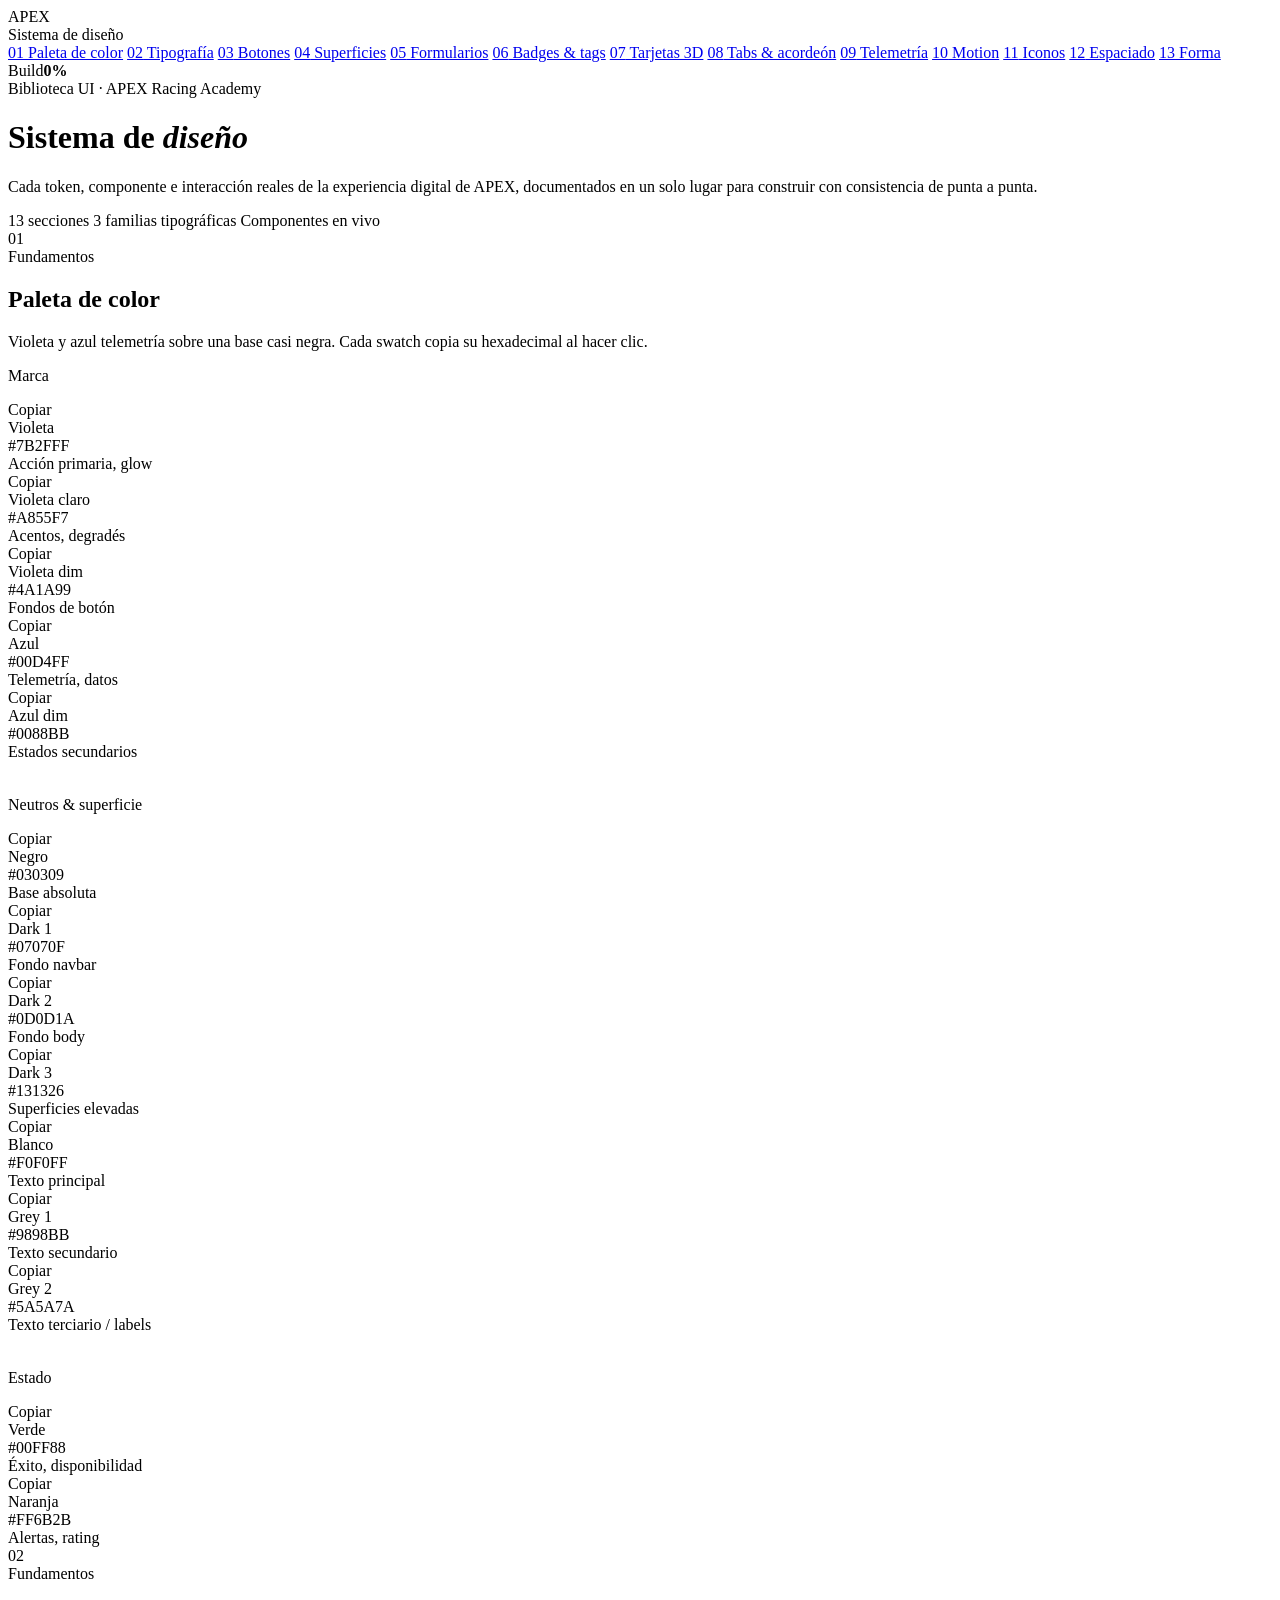
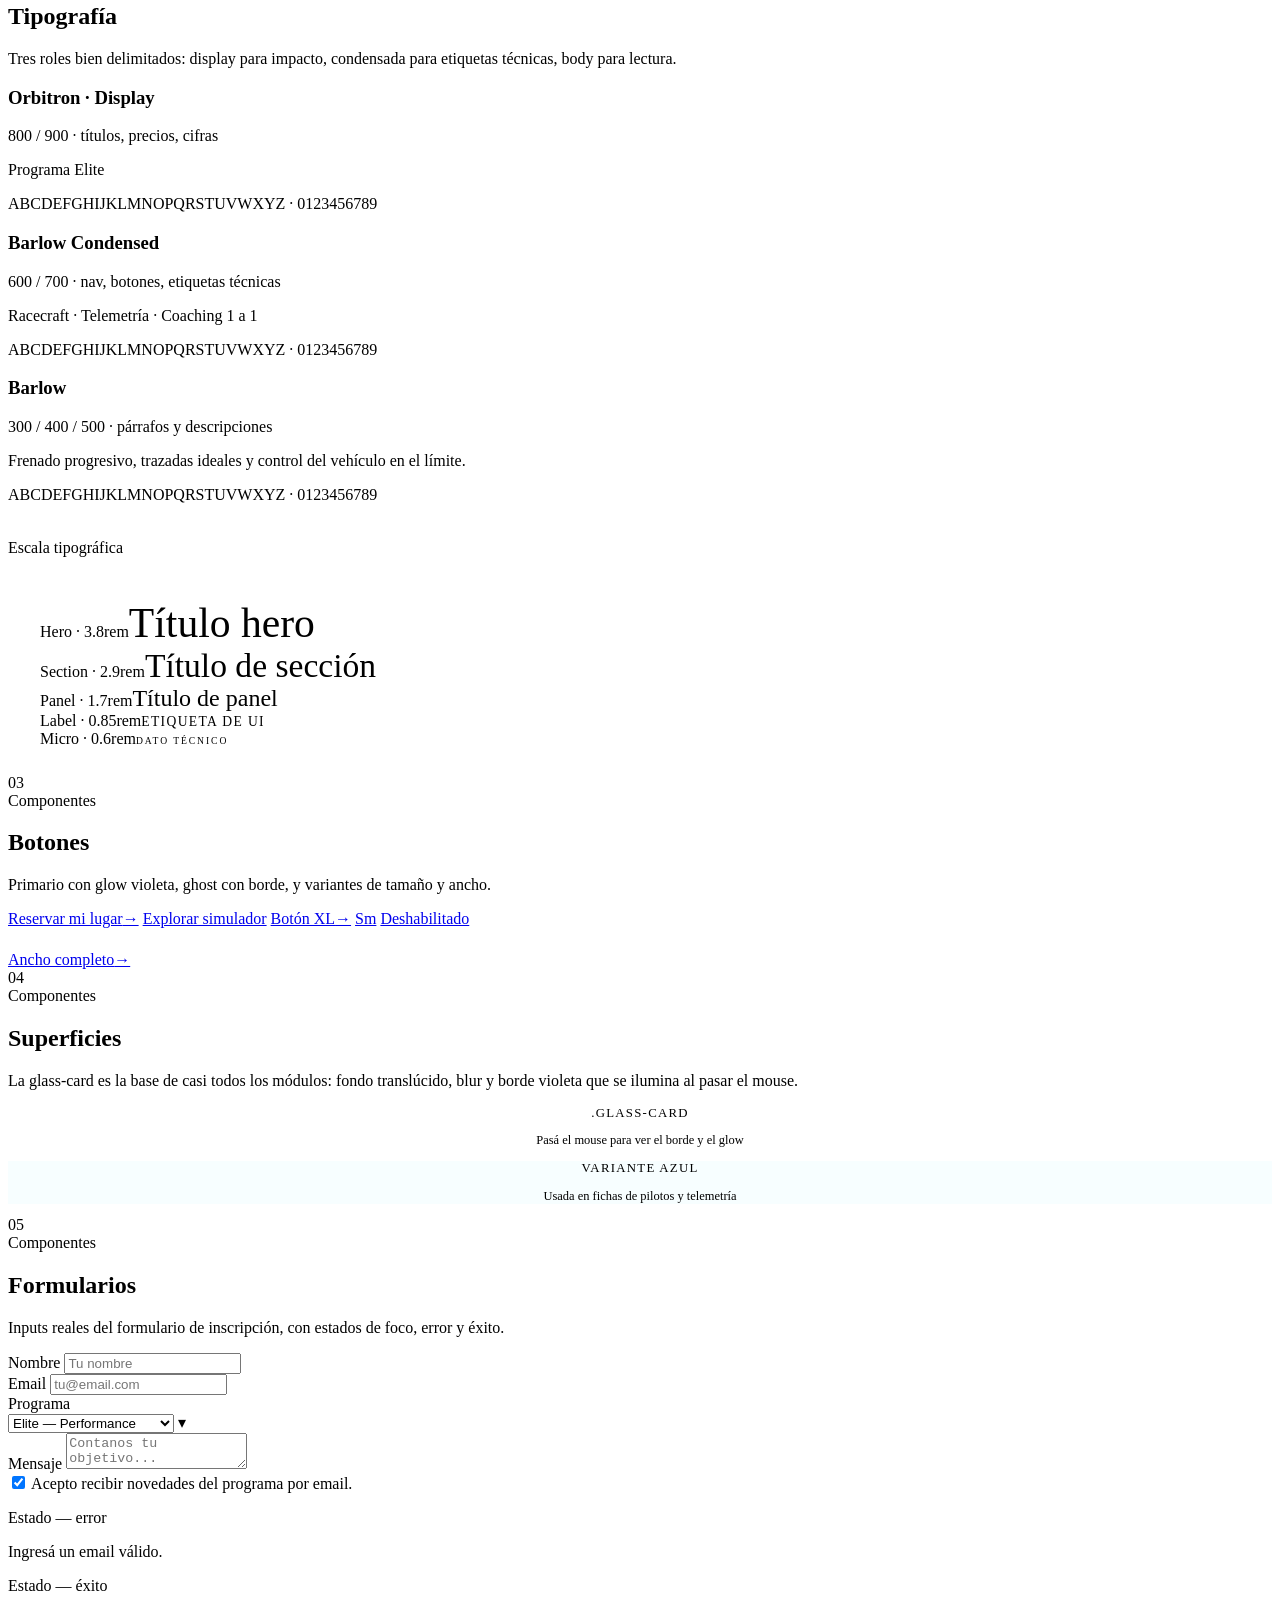
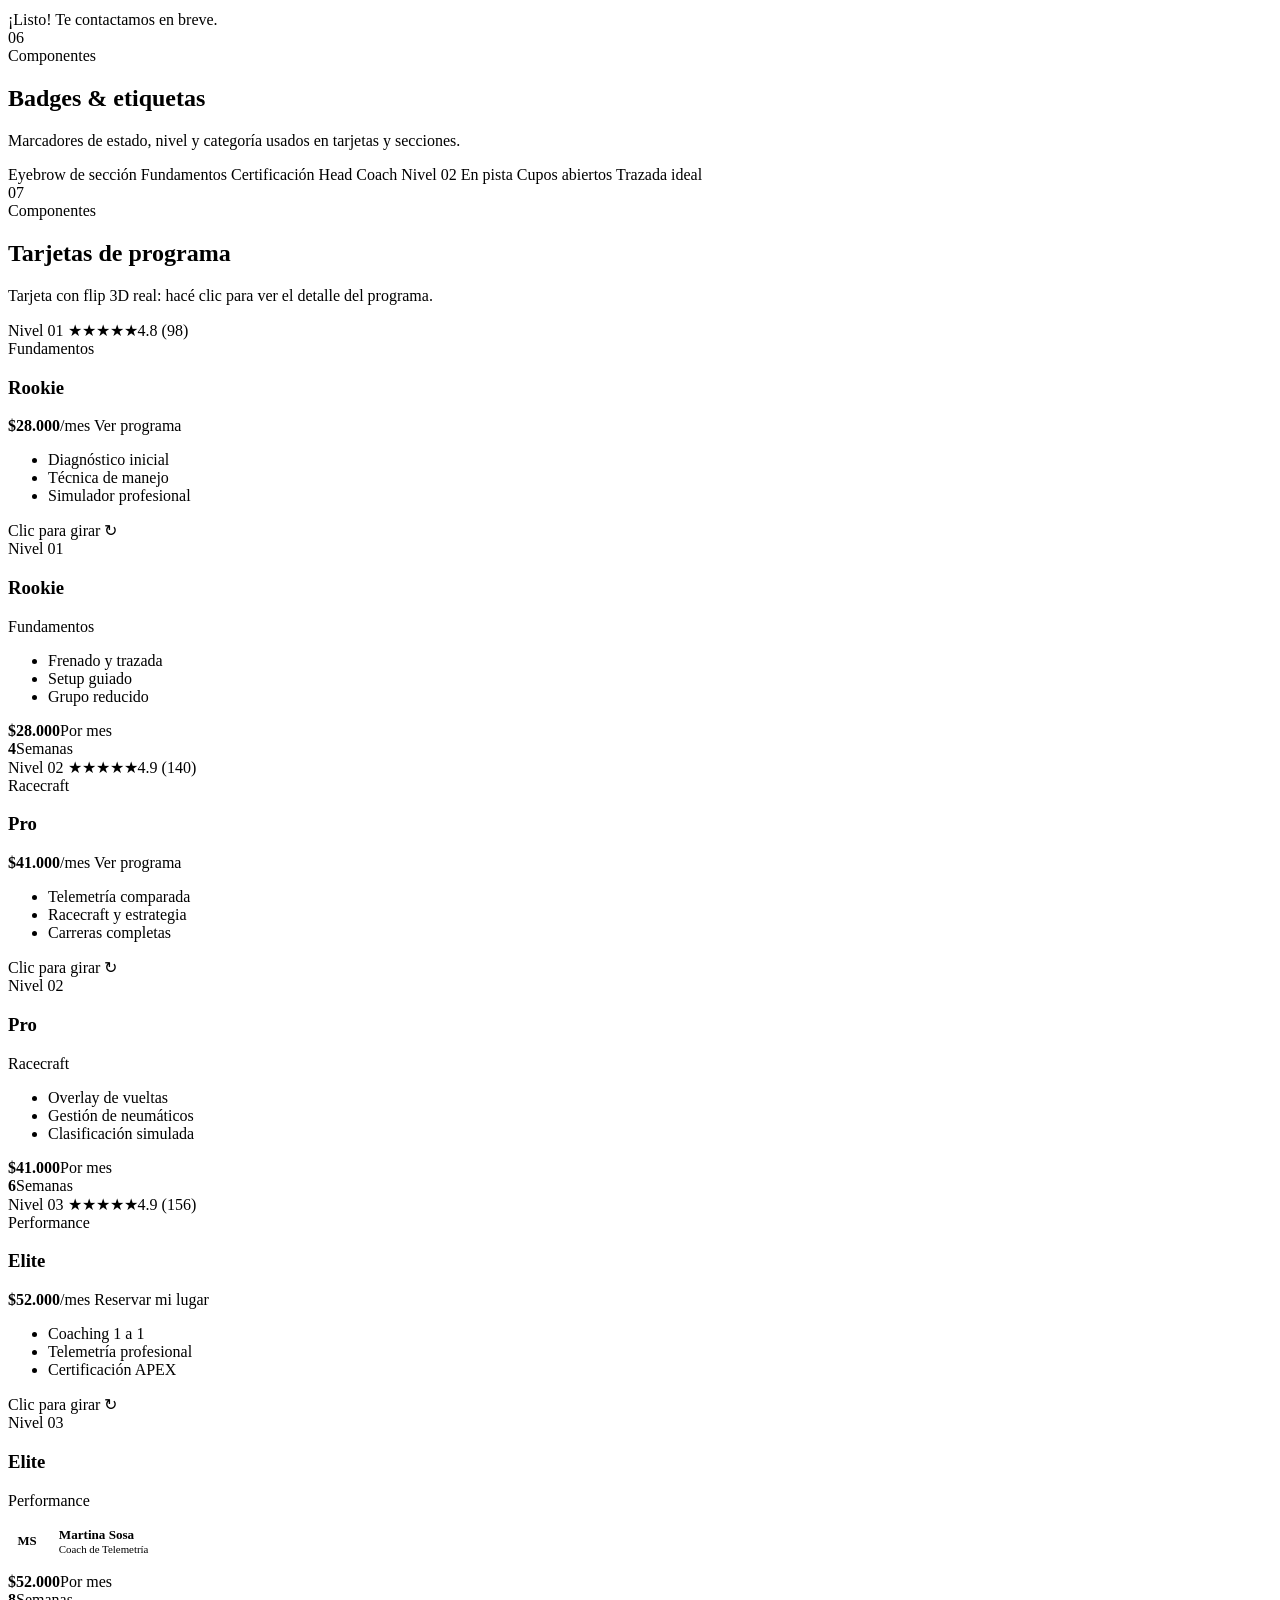
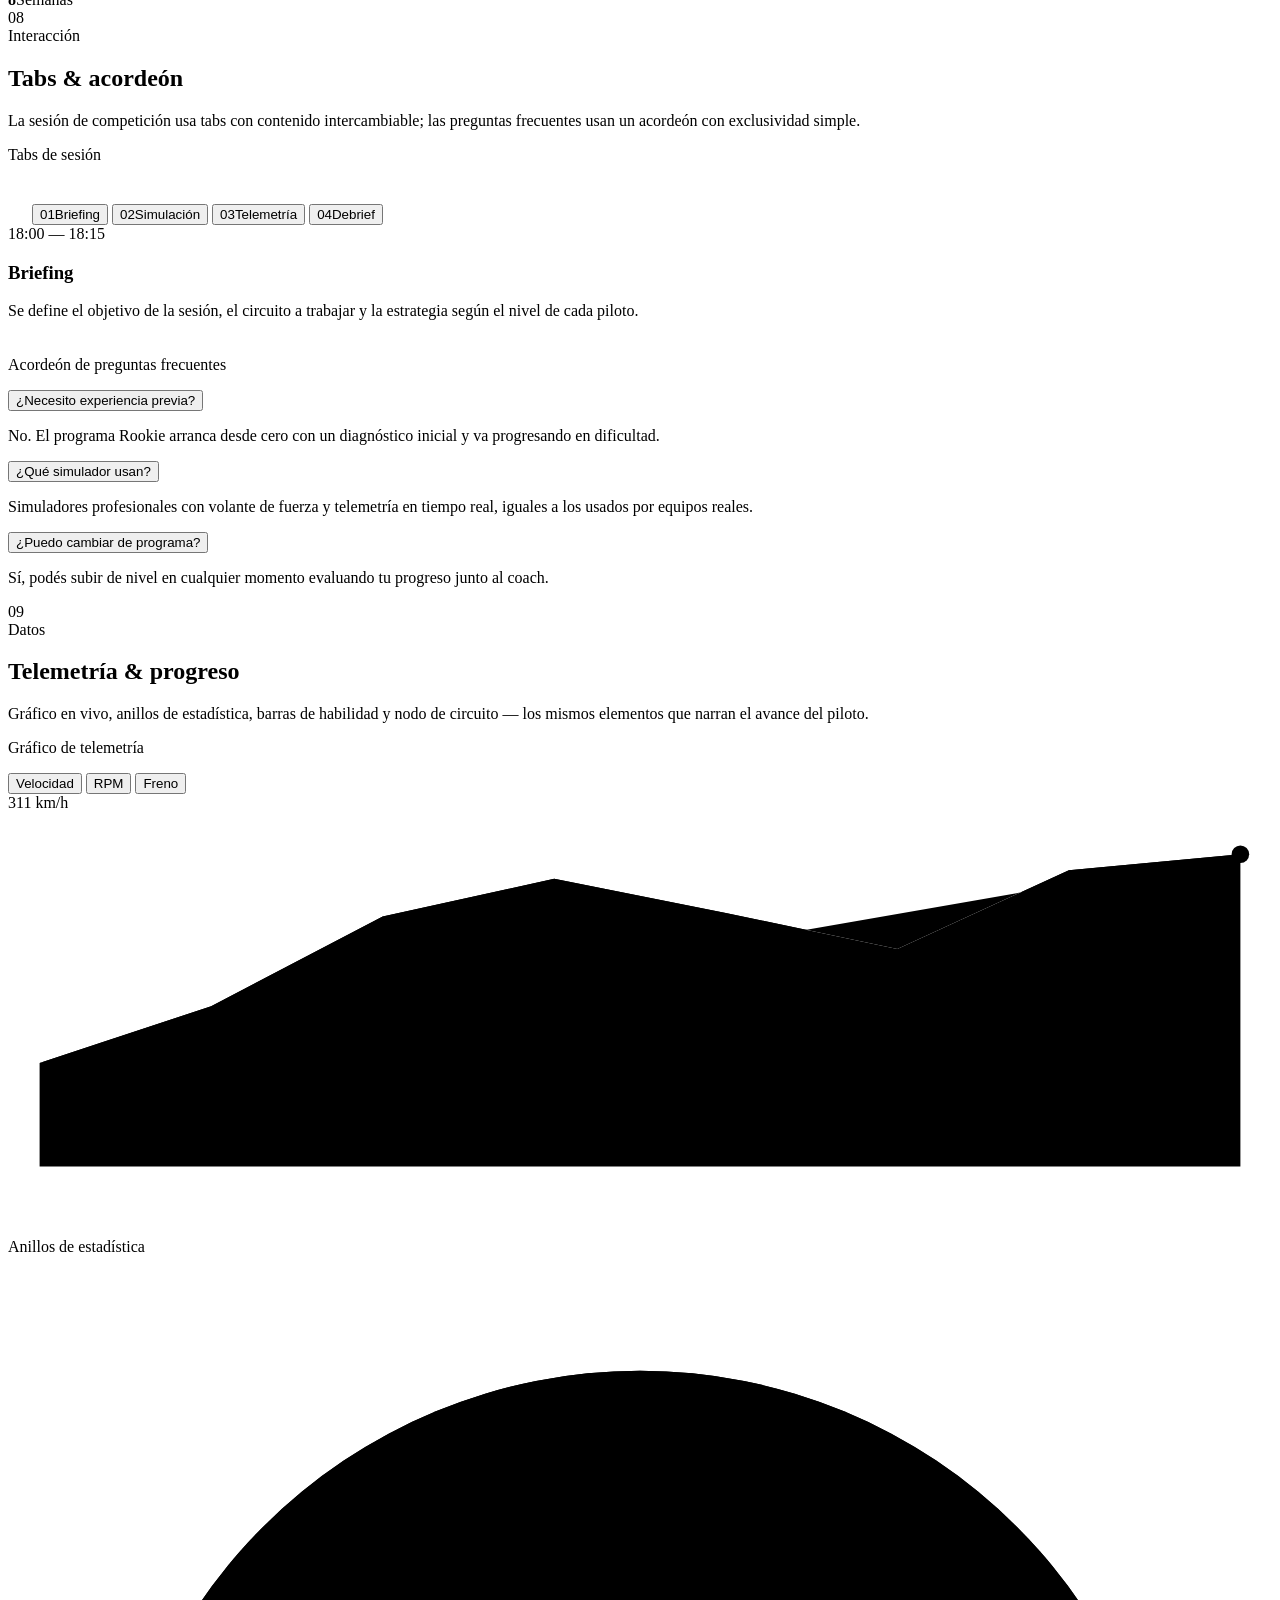
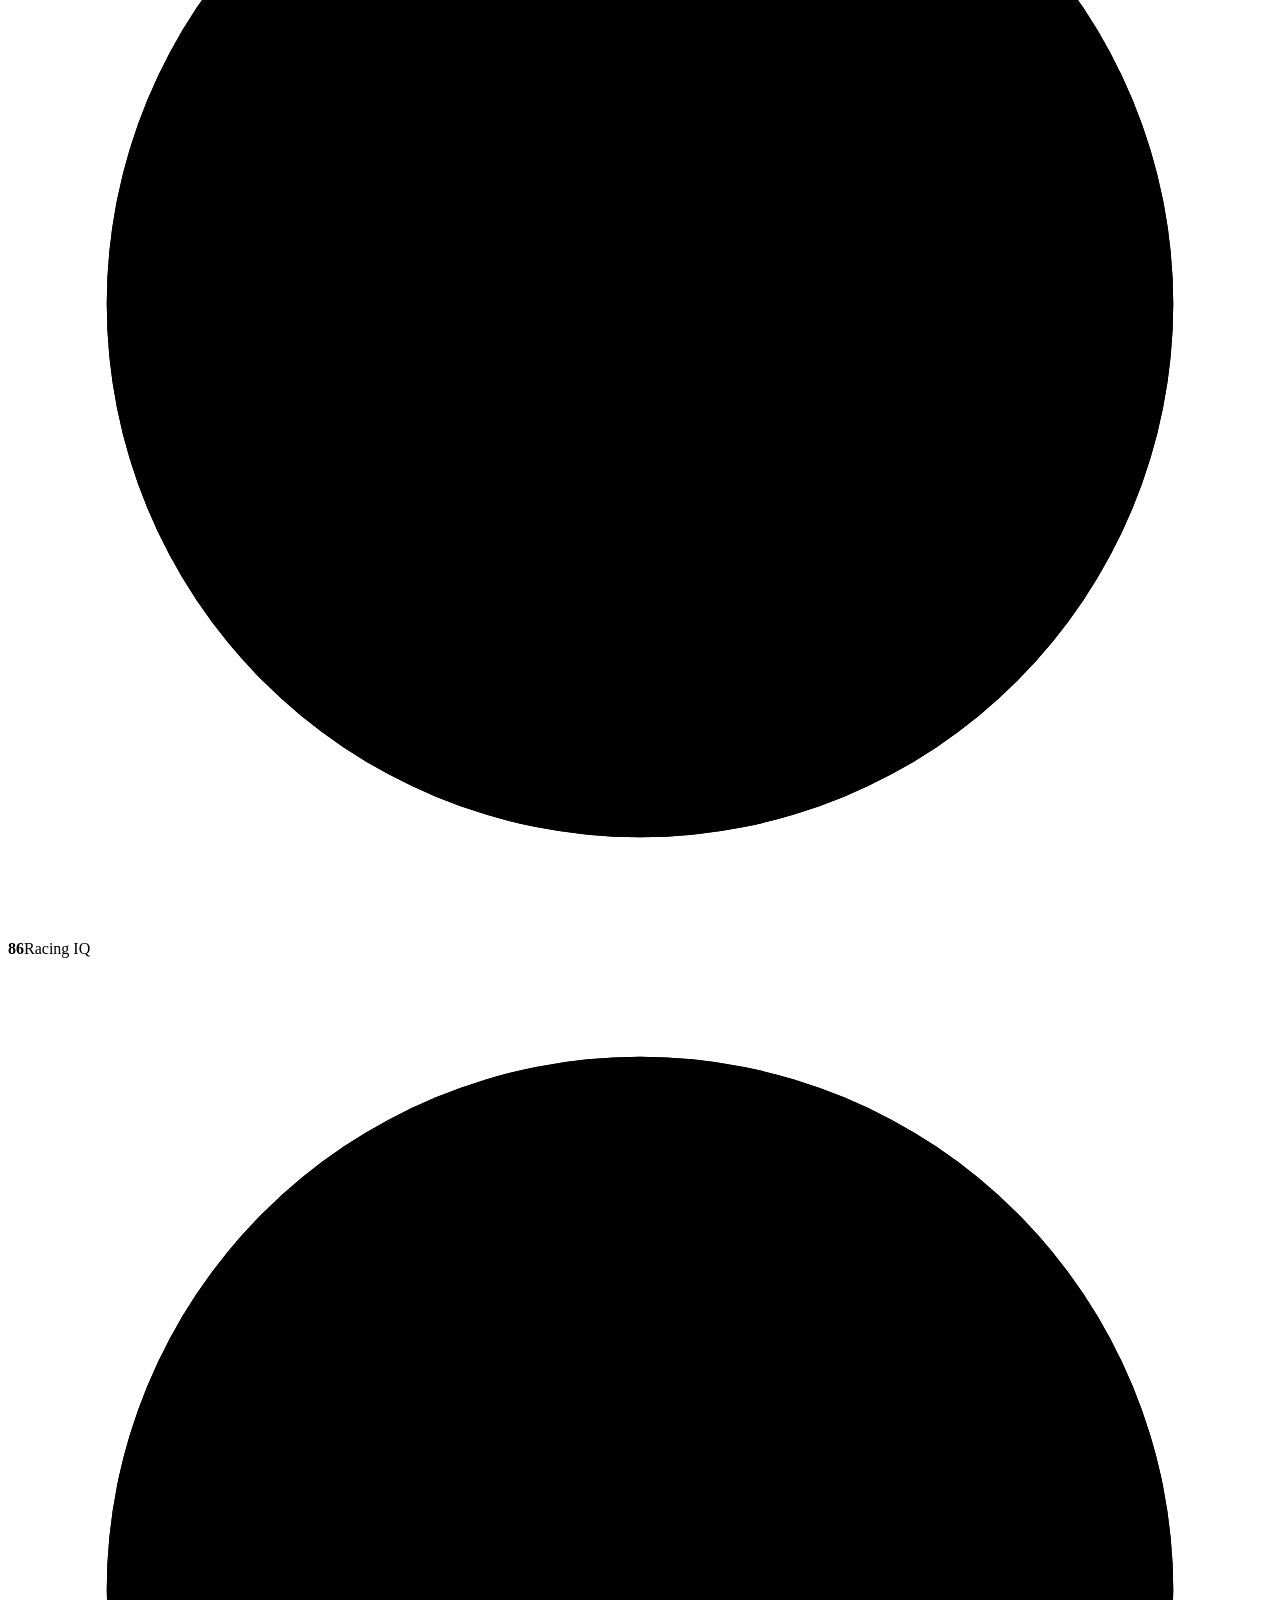
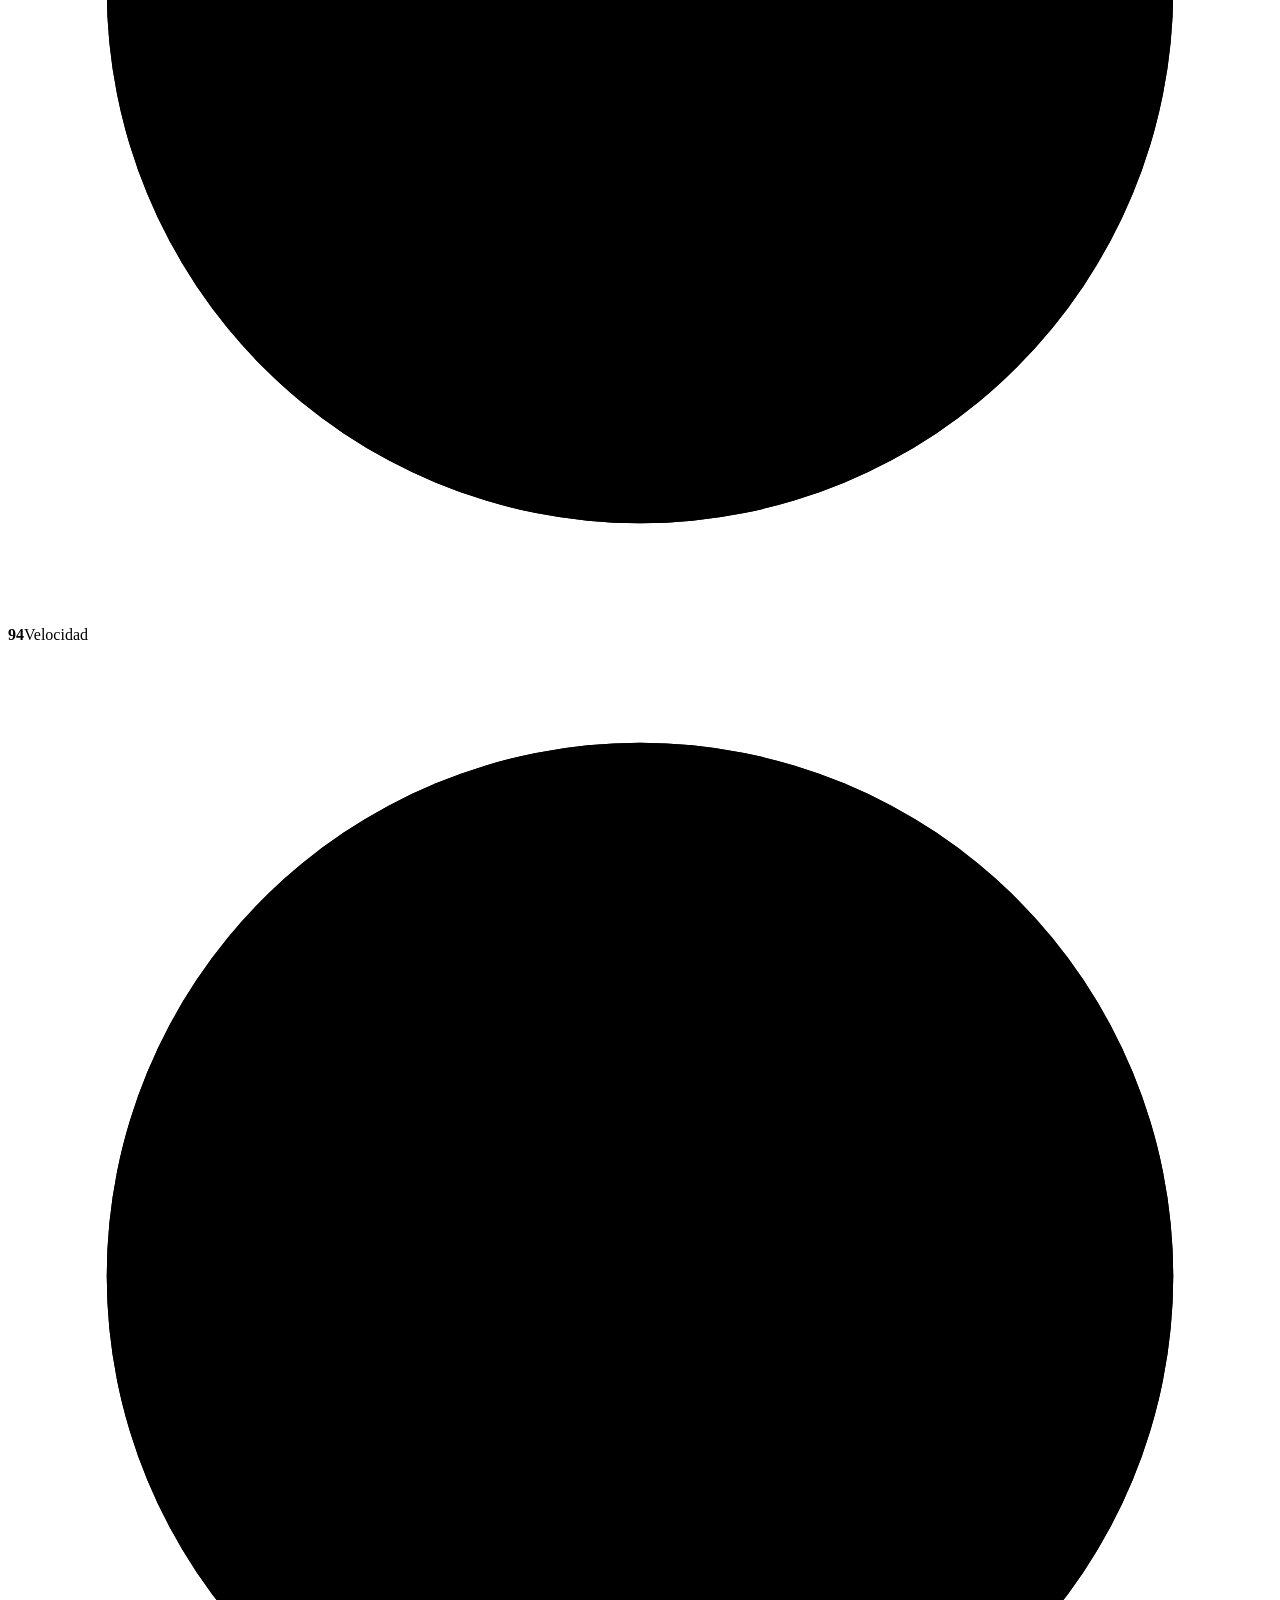
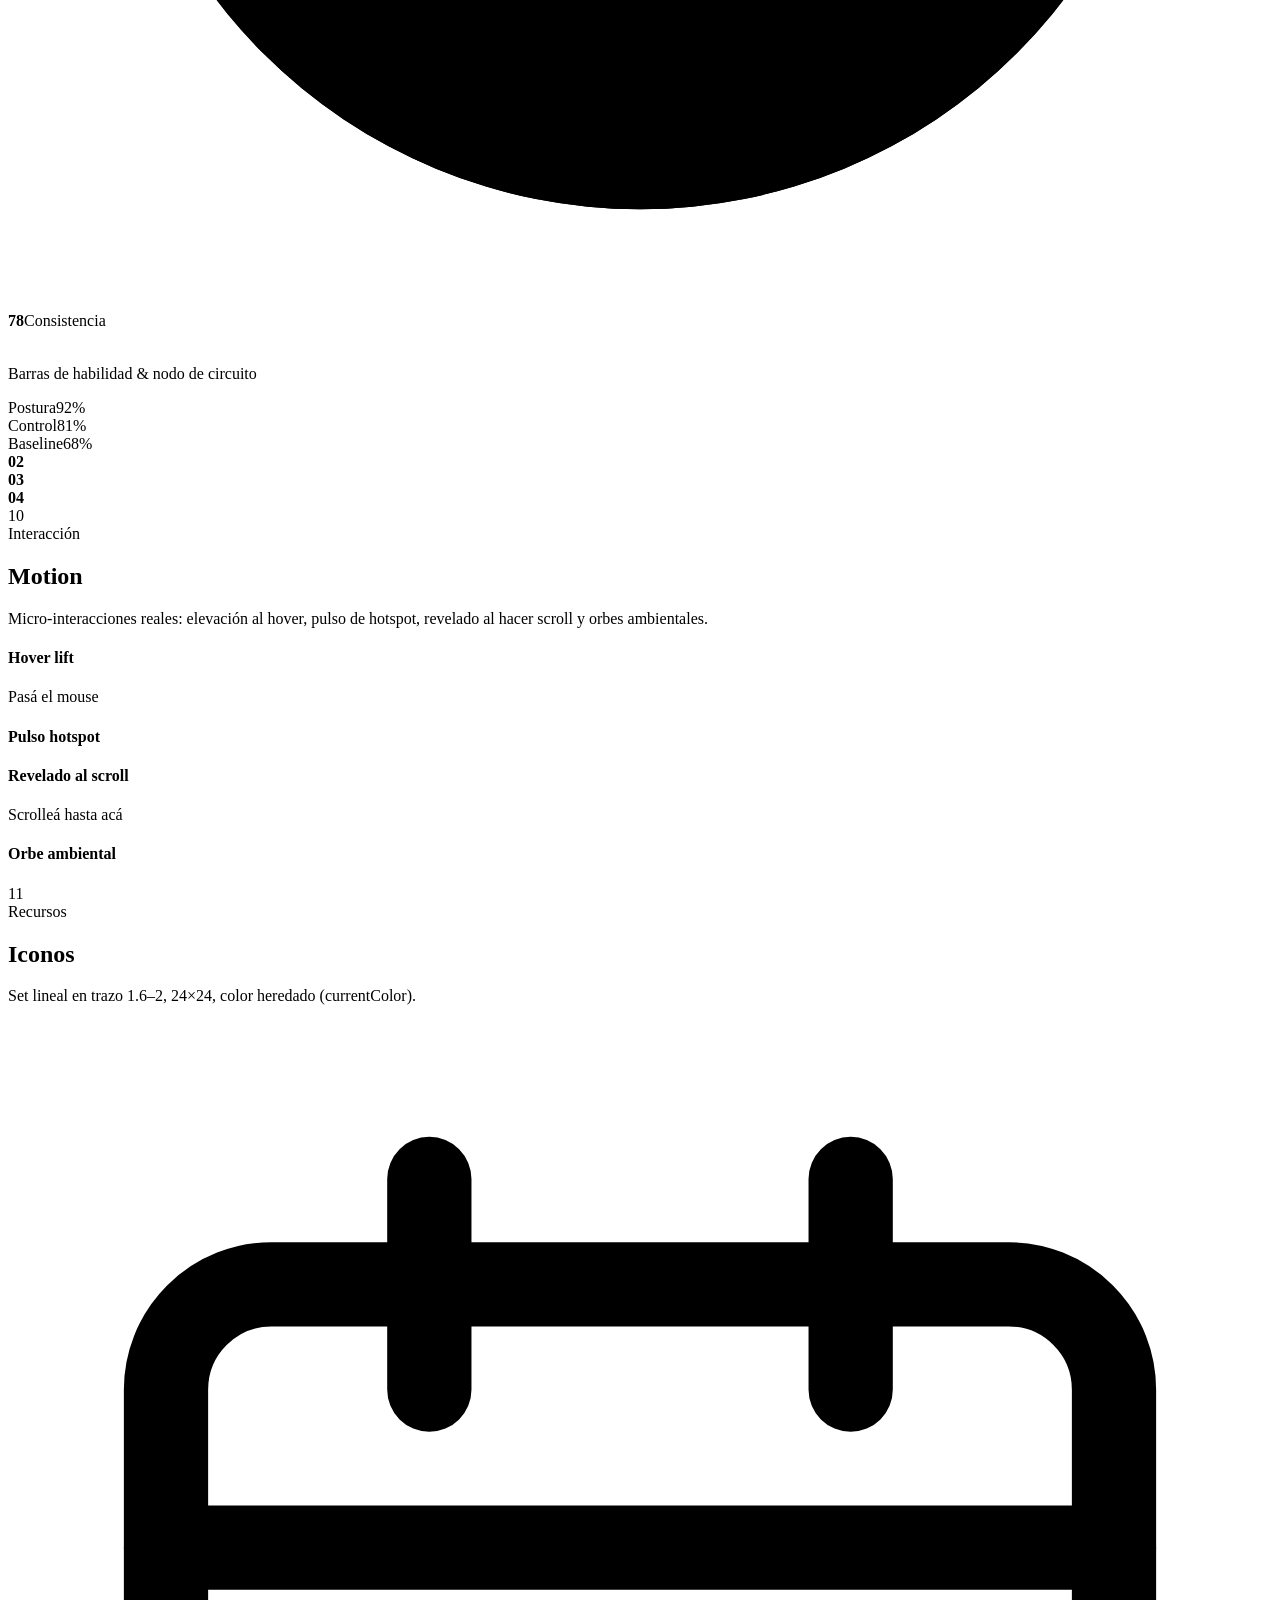
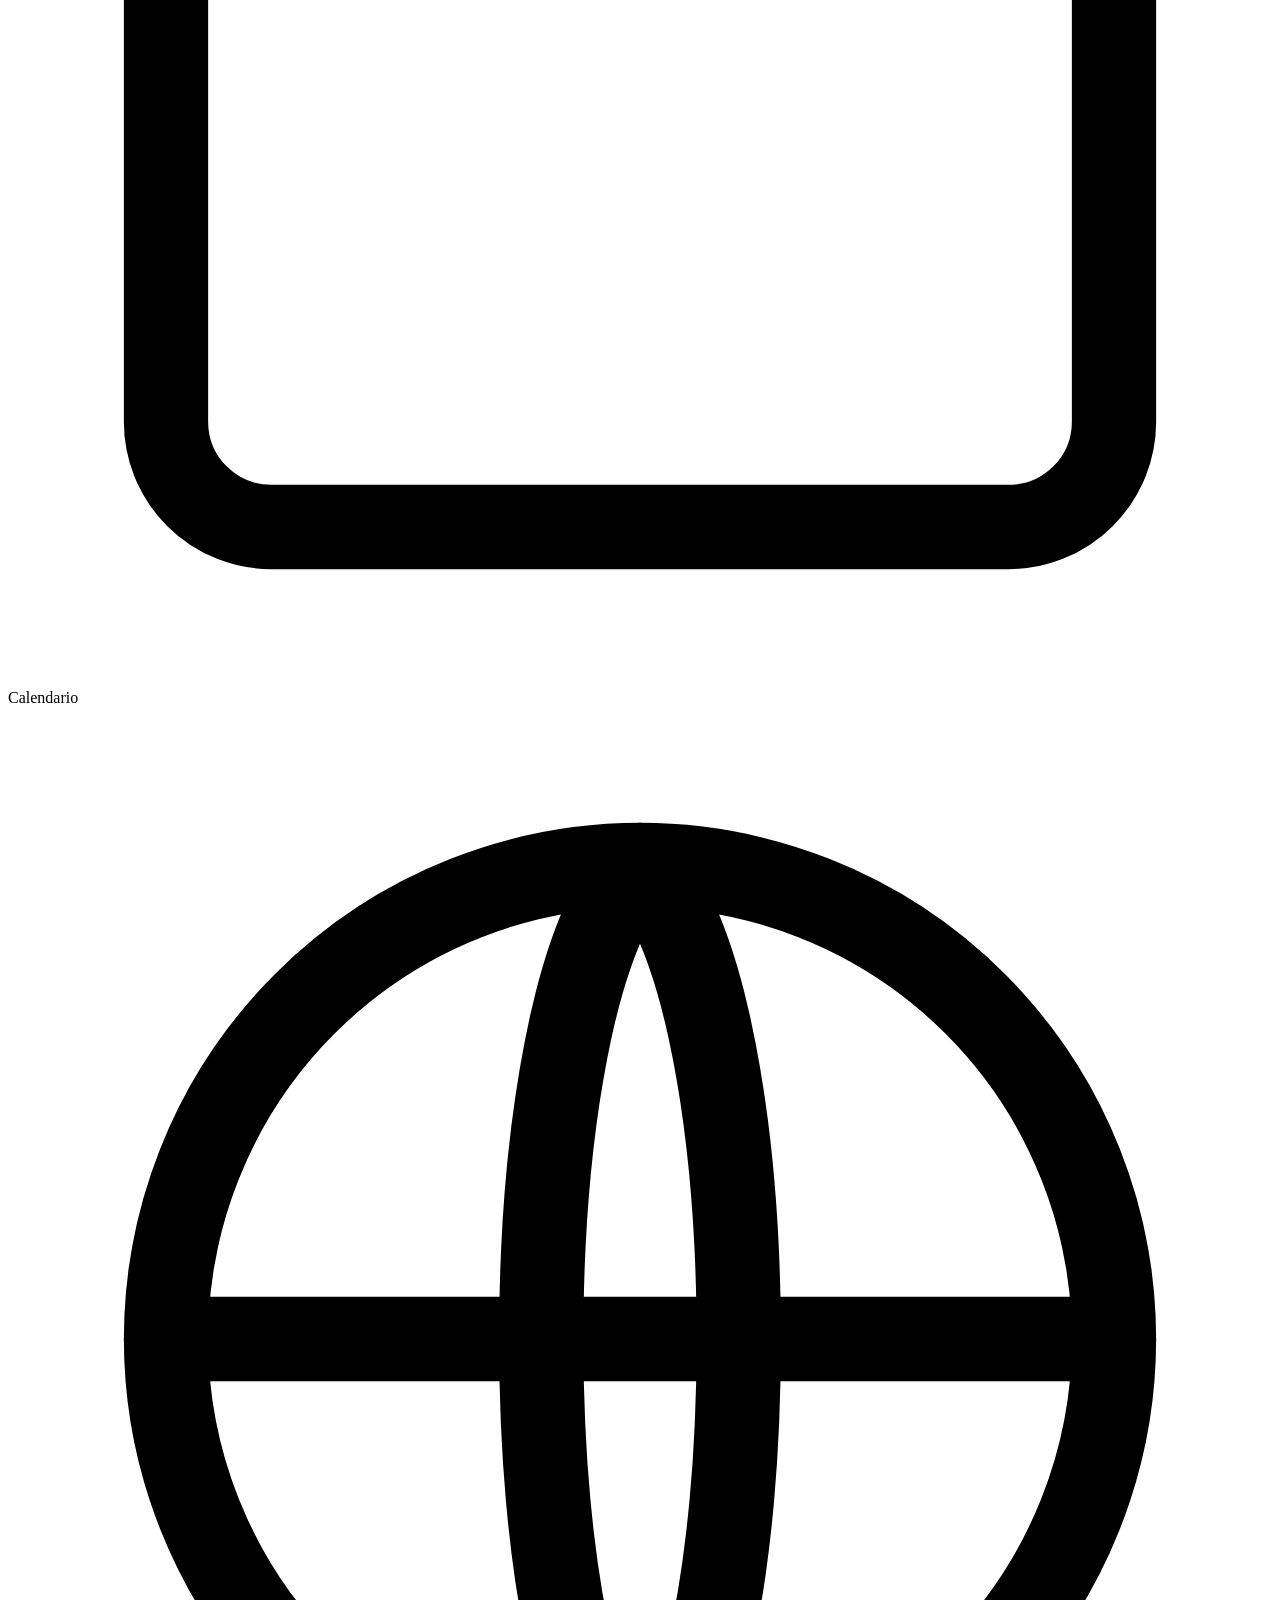
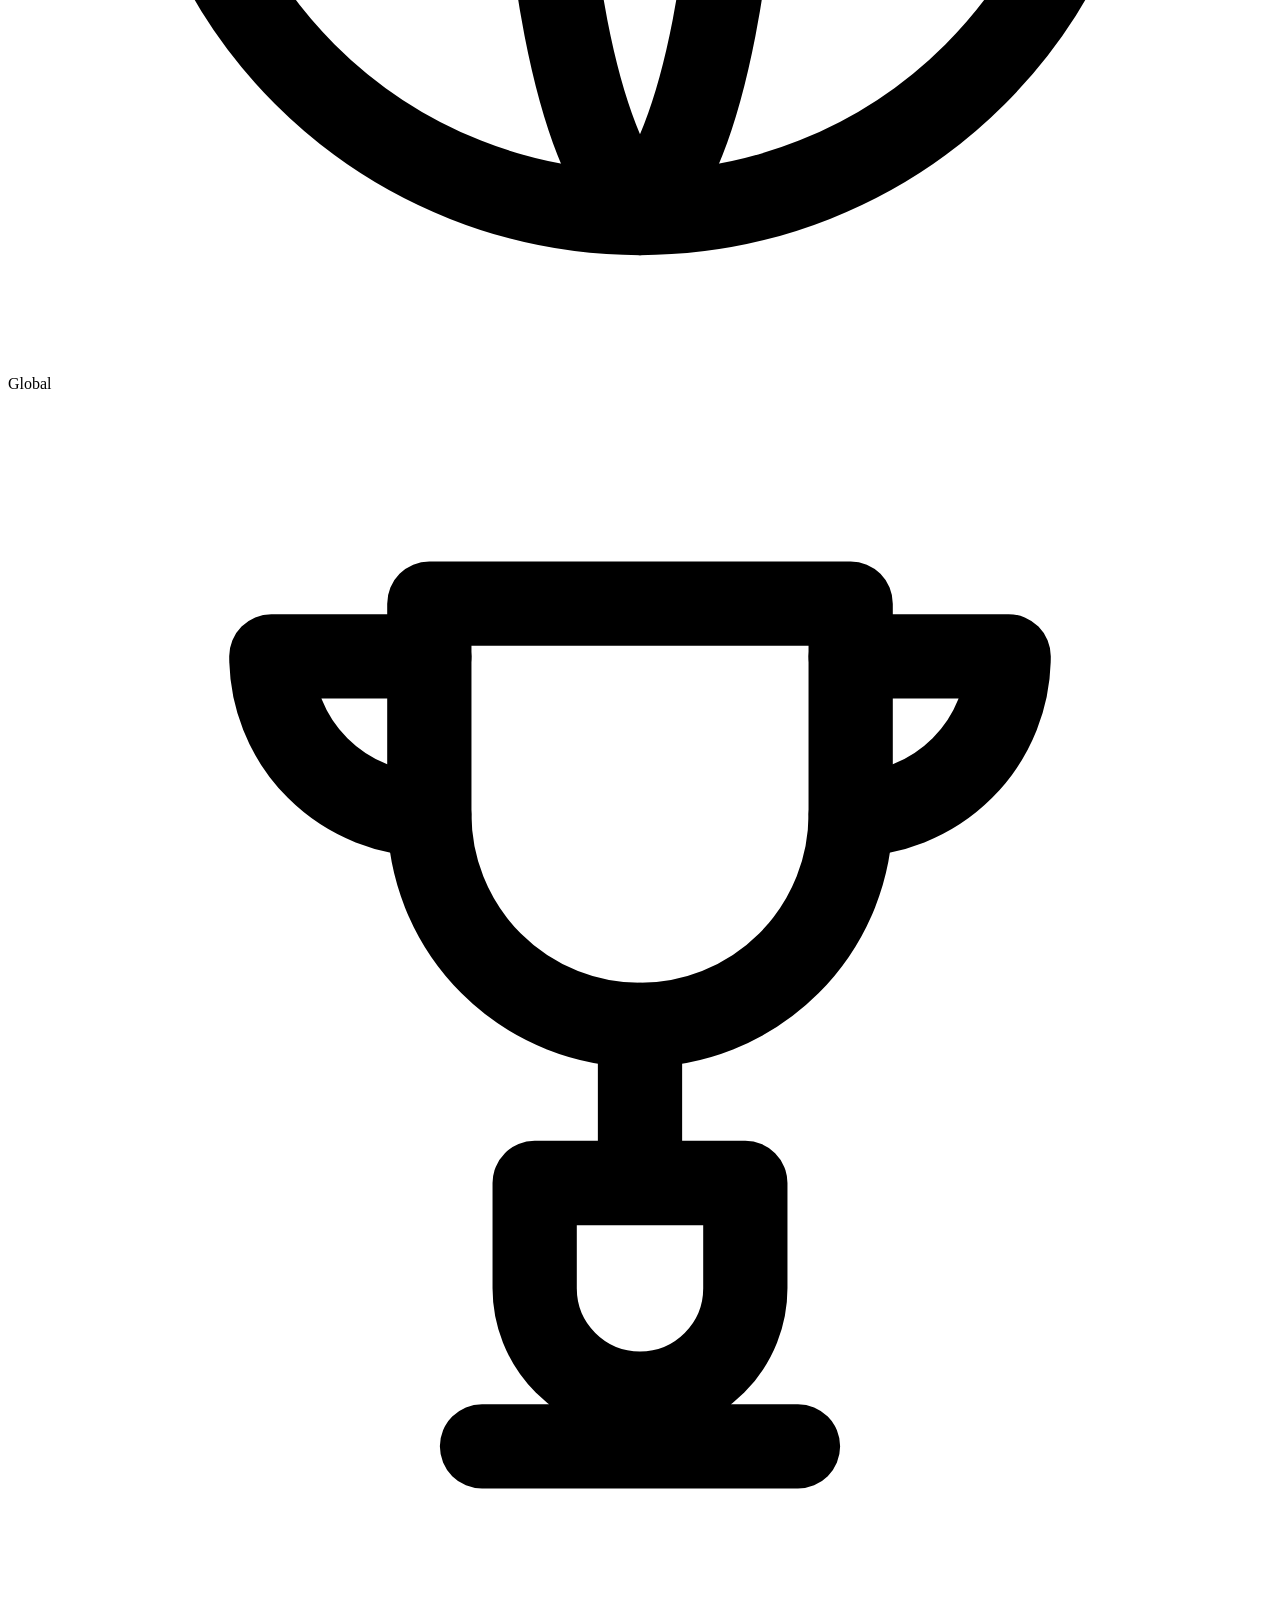
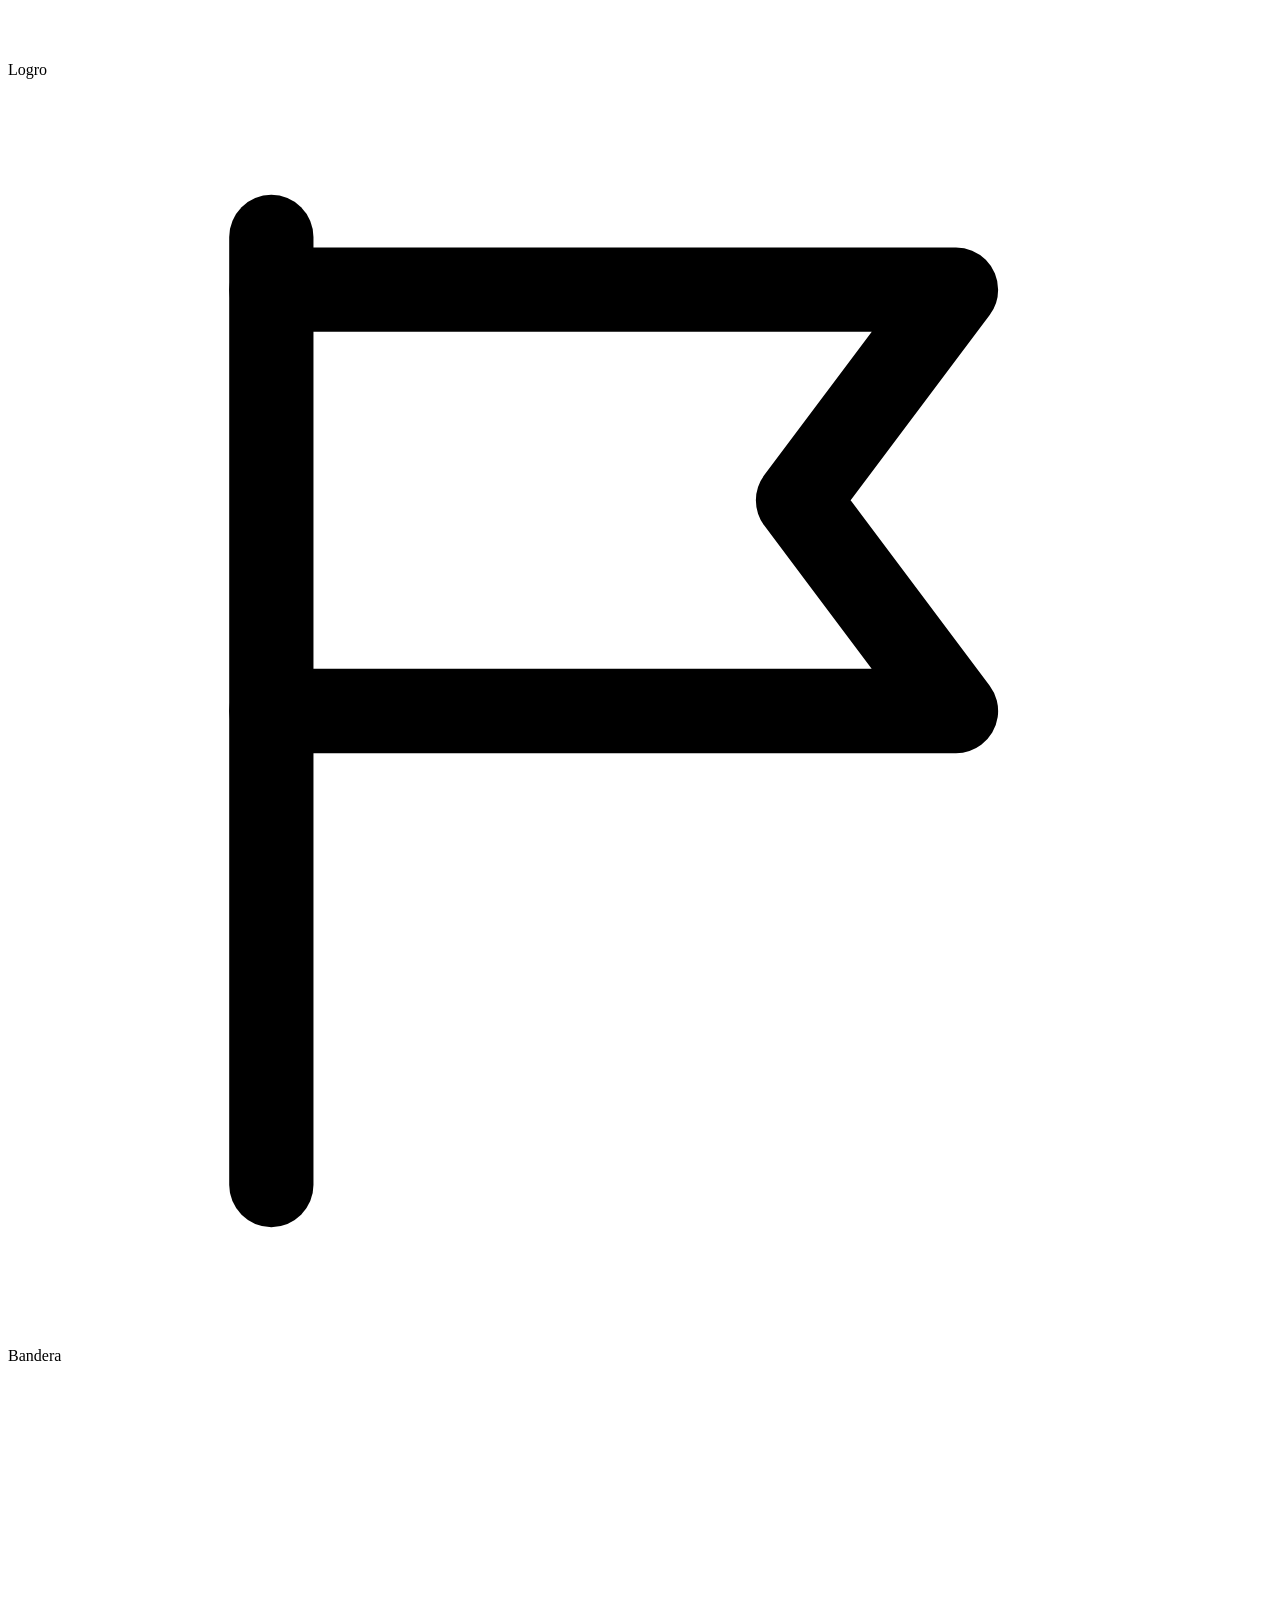
==== biblioteca.html @ 65dfd413 "BIBLIOTECA" ====
<!DOCTYPE html>
<html lang="es">
<head>
<meta charset="UTF-8">
<meta name="viewport" content="width=device-width, initial-scale=1.0">
<title>Biblioteca UI — APEX Racing Academy</title>
<link rel="preconnect" href="https://fonts.googleapis.com">
<link href="https://fonts.googleapis.com/css2?family=Orbitron:wght@700;800;900&family=Barlow+Condensed:wght@500;600;700&family=Barlow:wght@300;400;500;600&display=swap" rel="stylesheet">
<link rel="stylesheet" href="ui-kit.css">
</head>
<body>

<div class="kit">

  <!-- ============ SIDEBAR ============ -->
  <aside class="kit-sidebar">
    <div class="kit-logo">
      <span class="kit-logo-text">APEX</span>
      <span class="kit-logo-dot"></span>
    </div>
    <span class="kit-logo-sub">Sistema de diseño</span>

    <div class="kit-progress">
      <div class="kit-progress-spine">
        <div class="kit-progress-fill" id="kitProgressFill"></div>
        <div class="kit-progress-car" id="kitProgressCar"></div>
      </div>
      <nav class="kit-nav" id="kitNav">
        <a href="#paleta" class="kit-nav-link"><span class="kit-nav-num">01</span> Paleta de color</a>
        <a href="#tipografia" class="kit-nav-link"><span class="kit-nav-num">02</span> Tipografía</a>
        <a href="#botones" class="kit-nav-link"><span class="kit-nav-num">03</span> Botones</a>
        <a href="#superficies" class="kit-nav-link"><span class="kit-nav-num">04</span> Superficies</a>
        <a href="#formularios" class="kit-nav-link"><span class="kit-nav-num">05</span> Formularios</a>
        <a href="#badges" class="kit-nav-link"><span class="kit-nav-num">06</span> Badges &amp; tags</a>
        <a href="#programas" class="kit-nav-link"><span class="kit-nav-num">07</span> Tarjetas 3D</a>
        <a href="#navegacion" class="kit-nav-link"><span class="kit-nav-num">08</span> Tabs &amp; acordeón</a>
        <a href="#telemetria" class="kit-nav-link"><span class="kit-nav-num">09</span> Telemetría</a>
        <a href="#motion" class="kit-nav-link"><span class="kit-nav-num">10</span> Motion</a>
        <a href="#iconos" class="kit-nav-link"><span class="kit-nav-num">11</span> Iconos</a>
        <a href="#espaciado" class="kit-nav-link"><span class="kit-nav-num">12</span> Espaciado</a>
        <a href="#forma" class="kit-nav-link"><span class="kit-nav-num">13</span> Forma</a>
      </nav>
    </div>

    <div class="kit-sidebar-foot">
      <span>Build</span><strong id="kitPct">00%</strong>
    </div>
  </aside>

  <!-- ============ MAIN ============ -->
  <main class="kit-main">

    <header class="kit-hero">
      <span class="kit-kicker">Biblioteca UI · APEX Racing Academy</span>
      <h1>Sistema de <em>diseño</em></h1>
      <p>Cada token, componente e interacción reales de la experiencia digital de APEX, documentados en un solo lugar para construir con consistencia de punta a punta.</p>
      <div class="kit-hero-meta">
        <span class="kit-meta-chip">13 secciones</span>
        <span class="kit-meta-chip">3 familias tipográficas</span>
        <span class="kit-meta-chip">Componentes en vivo</span>
      </div>
    </header>

    <!-- ============ 01 · PALETA ============ -->
    <section class="kit-section" id="paleta">
      <div class="kit-section-head">
        <span class="kit-section-num">01</span>
        <div class="kit-section-headings">
          <span class="kit-section-eyebrow">Fundamentos</span>
          <h2 class="kit-section-title">Paleta de color</h2>
          <p class="kit-section-desc">Violeta y azul telemetría sobre una base casi negra. Cada swatch copia su hexadecimal al hacer clic.</p>
        </div>
      </div>

      <p class="kit-block-label">Marca</p>
      <div class="kit-swatch-grid" id="colorGridBrand"></div>

      <p class="kit-block-label" style="margin-top:2.2rem;">Neutros &amp; superficie</p>
      <div class="kit-swatch-grid" id="colorGridNeutral"></div>

      <p class="kit-block-label" style="margin-top:2.2rem;">Estado</p>
      <div class="kit-swatch-grid" id="colorGridState"></div>
    </section>

    <!-- ============ 02 · TIPOGRAFÍA ============ -->
    <section class="kit-section" id="tipografia">
      <div class="kit-section-head">
        <span class="kit-section-num">02</span>
        <div class="kit-section-headings">
          <span class="kit-section-eyebrow">Fundamentos</span>
          <h2 class="kit-section-title">Tipografía</h2>
          <p class="kit-section-desc">Tres roles bien delimitados: display para impacto, condensada para etiquetas técnicas, body para lectura.</p>
        </div>
      </div>

      <div class="type-card glass-card">
        <div class="type-card-head"><h3>Orbitron · Display</h3><span>800 / 900 · títulos, precios, cifras</span></div>
        <p class="type-sample-display">Programa Elite</p>
        <p class="type-charset">ABCDEFGHIJKLMNOPQRSTUVWXYZ · 0123456789</p>
      </div>

      <div class="type-card glass-card">
        <div class="type-card-head"><h3>Barlow Condensed</h3><span>600 / 700 · nav, botones, etiquetas técnicas</span></div>
        <p class="type-sample-condensed">Racecraft · Telemetría · Coaching 1 a 1</p>
        <p class="type-charset">ABCDEFGHIJKLMNOPQRSTUVWXYZ · 0123456789</p>
      </div>

      <div class="type-card glass-card">
        <div class="type-card-head"><h3>Barlow</h3><span>300 / 400 / 500 · párrafos y descripciones</span></div>
        <p class="type-sample-body">Frenado progresivo, trazadas ideales y control del vehículo en el límite.</p>
        <p class="type-charset">ABCDEFGHIJKLMNOPQRSTUVWXYZ · 0123456789</p>
      </div>

      <p class="kit-block-label" style="margin-top:2.2rem;">Escala tipográfica</p>
      <div class="glass-card kit-demo" style="padding:1.6rem 2rem;">
        <div class="scale-row"><span class="scale-label">Hero · 3.8rem</span><span class="scale-sample" style="font-size:2.6rem;">Título hero</span></div>
        <div class="scale-row"><span class="scale-label">Section · 2.9rem</span><span class="scale-sample" style="font-size:2.1rem;">Título de sección</span></div>
        <div class="scale-row"><span class="scale-label">Panel · 1.7rem</span><span class="scale-sample" style="font-size:1.5rem;">Título de panel</span></div>
        <div class="scale-row"><span class="scale-label">Label · 0.85rem</span><span class="scale-sample" style="font-size:.85rem; font-family:var(--font-condensed); letter-spacing:.1em; text-transform:uppercase;">Etiqueta de UI</span></div>
        <div class="scale-row"><span class="scale-label">Micro · 0.6rem</span><span class="scale-sample" style="font-size:.6rem; font-family:var(--font-condensed); letter-spacing:.2em; text-transform:uppercase; color:var(--apex-grey-2);">Dato técnico</span></div>
      </div>
    </section>

    <!-- ============ 03 · BOTONES ============ -->
    <section class="kit-section" id="botones">
      <div class="kit-section-head">
        <span class="kit-section-num">03</span>
        <div class="kit-section-headings">
          <span class="kit-section-eyebrow">Componentes</span>
          <h2 class="kit-section-title">Botones</h2>
          <p class="kit-section-desc">Primario con glow violeta, ghost con borde, y variantes de tamaño y ancho.</p>
        </div>
      </div>

      <div class="glass-card kit-demo">
        <div class="kit-row">
          <a class="btn btn--primary" href="#"><span class="btn-inner"><span class="btn-text">Reservar mi lugar</span><span class="btn-arrow">→</span></span><span class="btn-glow"></span></a>
          <a class="btn btn--ghost" href="#"><span class="btn-inner"><span class="btn-text">Explorar simulador</span></span></a>
          <a class="btn btn--primary btn--xl" href="#"><span class="btn-inner"><span class="btn-text">Botón XL</span><span class="btn-arrow">→</span></span><span class="btn-glow"></span></a>
          <a class="btn btn--ghost btn--sm" href="#"><span class="btn-inner"><span class="btn-text">Sm</span></span></a>
          <a class="btn btn--primary btn--disabled" href="#"><span class="btn-inner"><span class="btn-text">Deshabilitado</span></span></a>
        </div>
        <div style="max-width:340px; margin-top:1.4rem;">
          <a class="btn btn--primary btn--full" href="#"><span class="btn-inner"><span class="btn-text">Ancho completo</span><span class="btn-arrow">→</span></span><span class="btn-glow"></span></a>
        </div>
      </div>
    </section>

    <!-- ============ 04 · SUPERFICIES ============ -->
    <section class="kit-section" id="superficies">
      <div class="kit-section-head">
        <span class="kit-section-num">04</span>
        <div class="kit-section-headings">
          <span class="kit-section-eyebrow">Componentes</span>
          <h2 class="kit-section-title">Superficies</h2>
          <p class="kit-section-desc">La glass-card es la base de casi todos los módulos: fondo translúcido, blur y borde violeta que se ilumina al pasar el mouse.</p>
        </div>
      </div>
      <div class="kit-swatch-grid">
        <div class="glass-card kit-demo" style="text-align:center;">
          <p style="font-family:var(--font-condensed); letter-spacing:.1em; text-transform:uppercase; font-size:.8rem; color:var(--apex-grey-1);">.glass-card</p>
          <p style="font-size:.78rem; color:var(--apex-grey-2); margin-top:.4rem;">Pasá el mouse para ver el borde y el glow</p>
        </div>
        <div class="glass-card kit-demo" style="text-align:center; background:rgba(0,212,255,.03); border-color:rgba(0,212,255,.2);">
          <p style="font-family:var(--font-condensed); letter-spacing:.1em; text-transform:uppercase; font-size:.8rem; color:var(--apex-grey-1);">Variante azul</p>
          <p style="font-size:.78rem; color:var(--apex-grey-2); margin-top:.4rem;">Usada en fichas de pilotos y telemetría</p>
        </div>
      </div>
    </section>

    <!-- ============ 05 · FORMULARIOS ============ -->
    <section class="kit-section" id="formularios">
      <div class="kit-section-head">
        <span class="kit-section-num">05</span>
        <div class="kit-section-headings">
          <span class="kit-section-eyebrow">Componentes</span>
          <h2 class="kit-section-title">Formularios</h2>
          <p class="kit-section-desc">Inputs reales del formulario de inscripción, con estados de foco, error y éxito.</p>
        </div>
      </div>

      <div class="glass-card kit-demo">
        <form class="apex-form" onsubmit="return false">
          <div class="form-row--two">
            <div class="form-group">
              <label class="form-label">Nombre</label>
              <input class="form-input" type="text" placeholder="Tu nombre">
            </div>
            <div class="form-group">
              <label class="form-label">Email</label>
              <input class="form-input" type="email" placeholder="tu@email.com">
            </div>
          </div>
          <div class="form-group">
            <label class="form-label">Programa</label>
            <div class="select-wrap">
              <select class="form-select">
                <option>Elite — Performance</option>
                <option>Pro — Racecraft</option>
                <option>Rookie — Fundamentos</option>
              </select>
              <span class="select-arrow">▾</span>
            </div>
          </div>
          <div class="form-group">
            <label class="form-label">Mensaje</label>
            <textarea class="form-textarea" placeholder="Contanos tu objetivo..."></textarea>
          </div>
          <div class="insc-checks">
            <label class="insc-check"><input type="checkbox" checked> Acepto recibir novedades del programa por email.</label>
          </div>
          <div class="kit-row" style="gap:2rem;">
            <div>
              <p class="field-state-label">Estado — error</p>
              <span class="form-error">Ingresá un email válido.</span>
            </div>
            <div>
              <p class="field-state-label">Estado — éxito</p>
              <span class="form-success">¡Listo! Te contactamos en breve.</span>
            </div>
          </div>
        </form>
      </div>
    </section>

    <!-- ============ 06 · BADGES ============ -->
    <section class="kit-section" id="badges">
      <div class="kit-section-head">
        <span class="kit-section-num">06</span>
        <div class="kit-section-headings">
          <span class="kit-section-eyebrow">Componentes</span>
          <h2 class="kit-section-title">Badges &amp; etiquetas</h2>
          <p class="kit-section-desc">Marcadores de estado, nivel y categoría usados en tarjetas y secciones.</p>
        </div>
      </div>
      <div class="glass-card kit-demo">
        <div class="badge-row">
          <span class="section-eyebrow">Eyebrow de sección</span>
          <span class="elite-track-tag">Fundamentos</span>
          <span class="elite-track-tag elite-track-tag--gold">Certificación</span>
          <span class="coach-badge">Head Coach</span>
          <span class="program-level">Nivel 02</span>
          <span class="driver-badge">En pista</span>
          <span class="footer-badge"><span class="footer-badge-dot"></span> Cupos abiertos</span>
          <span class="rm-skill-chip">Trazada ideal</span>
        </div>
      </div>
    </section>

    <!-- ============ 07 · TARJETAS 3D ============ -->
    <section class="kit-section" id="programas">
      <div class="kit-section-head">
        <span class="kit-section-num">07</span>
        <div class="kit-section-headings">
          <span class="kit-section-eyebrow">Componentes</span>
          <h2 class="kit-section-title">Tarjetas de programa</h2>
          <p class="kit-section-desc">Tarjeta con flip 3D real: hacé clic para ver el detalle del programa.</p>
        </div>
      </div>

      <div class="program-grid">

        <div class="program-card" data-flip>
          <div class="program-card-inner">
            <div class="program-front">
              <div class="program-visual"><span class="program-visual-glow"></span></div>
              <div class="program-front-top">
                <span class="program-level">Nivel 01</span>
                <span class="program-rating program-rating--compact"><span class="program-rating-stars">★★★★★</span><span class="program-rating-text">4.8 (98)</span></span>
              </div>
              <span class="program-subtitle">Fundamentos</span>
              <h3 class="program-name">Rookie</h3>
              <span class="program-price"><strong>$28.000</strong><span>/mes</span></span>
              <span class="program-btn">Ver programa</span>
              <ul class="program-check-list"><li>Diagnóstico inicial</li><li>Técnica de manejo</li><li>Simulador profesional</li></ul>
              <span class="program-hint">Clic para girar ↻</span>
            </div>
            <div class="program-back">
              <span class="program-level">Nivel 01</span>
              <h3 class="program-back-title">Rookie</h3>
              <span class="program-back-subtitle">Fundamentos</span>
              <ul class="program-back-list"><li>Frenado y trazada</li><li>Setup guiado</li><li>Grupo reducido</li></ul>
              <div class="program-back-grid">
                <div class="program-back-grid-item"><strong>$28.000</strong><span>Por mes</span></div>
                <div class="program-back-grid-item"><strong>4</strong><span>Semanas</span></div>
              </div>
            </div>
          </div>
        </div>

        <div class="program-card program-card--pro" data-flip>
          <div class="program-card-inner">
            <div class="program-front">
              <div class="program-visual"><span class="program-visual-glow"></span></div>
              <div class="program-front-top">
                <span class="program-level">Nivel 02</span>
                <span class="program-rating program-rating--compact"><span class="program-rating-stars">★★★★★</span><span class="program-rating-text">4.9 (140)</span></span>
              </div>
              <span class="program-subtitle">Racecraft</span>
              <h3 class="program-name">Pro</h3>
              <span class="program-price"><strong>$41.000</strong><span>/mes</span></span>
              <span class="program-btn">Ver programa</span>
              <ul class="program-check-list"><li>Telemetría comparada</li><li>Racecraft y estrategia</li><li>Carreras completas</li></ul>
              <span class="program-hint">Clic para girar ↻</span>
            </div>
            <div class="program-back">
              <span class="program-level">Nivel 02</span>
              <h3 class="program-back-title">Pro</h3>
              <span class="program-back-subtitle">Racecraft</span>
              <ul class="program-back-list"><li>Overlay de vueltas</li><li>Gestión de neumáticos</li><li>Clasificación simulada</li></ul>
              <div class="program-back-grid">
                <div class="program-back-grid-item"><strong>$41.000</strong><span>Por mes</span></div>
                <div class="program-back-grid-item"><strong>6</strong><span>Semanas</span></div>
              </div>
            </div>
          </div>
        </div>

        <div class="program-card program-card--elite" data-flip>
          <div class="program-card-inner">
            <div class="program-front">
              <div class="program-visual"><span class="program-visual-glow"></span></div>
              <div class="program-front-top">
                <span class="program-level">Nivel 03</span>
                <span class="program-rating program-rating--compact"><span class="program-rating-stars">★★★★★</span><span class="program-rating-text">4.9 (156)</span></span>
              </div>
              <span class="program-subtitle">Performance</span>
              <h3 class="program-name">Elite</h3>
              <span class="program-price"><strong>$52.000</strong><span>/mes</span></span>
              <span class="program-btn">Reservar mi lugar</span>
              <ul class="program-check-list"><li>Coaching 1 a 1</li><li>Telemetría profesional</li><li>Certificación APEX</li></ul>
              <span class="program-hint">Clic para girar ↻</span>
            </div>
            <div class="program-back">
              <span class="program-level">Nivel 03</span>
              <h3 class="program-back-title">Elite</h3>
              <span class="program-back-subtitle">Performance</span>
              <div class="program-back-instructor" style="display:flex; align-items:center; gap:.8rem; margin:.8rem 0;">
                <span class="program-instructor-avatar" style="width:38px;height:38px;border-radius:50%;background:linear-gradient(135deg,var(--apex-violet),var(--apex-blue));display:flex;align-items:center;justify-content:center;font-family:var(--font-display);font-size:.8rem;font-weight:800;">MS</span>
                <span style="display:flex; flex-direction:column;">
                  <strong style="font-size:.82rem;">Martina Sosa</strong>
                  <span style="font-size:.68rem; color:var(--apex-grey-2);">Coach de Telemetría</span>
                </span>
              </div>
              <div class="program-back-grid">
                <div class="program-back-grid-item"><strong>$52.000</strong><span>Por mes</span></div>
                <div class="program-back-grid-item"><strong>8</strong><span>Semanas</span></div>
              </div>
            </div>
          </div>
        </div>

      </div>
    </section>

    <!-- ============ 08 · NAVEGACIÓN ============ -->
    <section class="kit-section" id="navegacion">
      <div class="kit-section-head">
        <span class="kit-section-num">08</span>
        <div class="kit-section-headings">
          <span class="kit-section-eyebrow">Interacción</span>
          <h2 class="kit-section-title">Tabs &amp; acordeón</h2>
          <p class="kit-section-desc">La sesión de competición usa tabs con contenido intercambiable; las preguntas frecuentes usan un acordeón con exclusividad simple.</p>
        </div>
      </div>

      <p class="kit-block-label">Tabs de sesión</p>
      <div class="glass-card">
        <div style="padding:1.5rem 1.5rem 0;">
          <div class="ss-tabs" id="ssTabs">
            <button class="ss-tab active" data-i="0"><span class="ss-tab-num">01</span>Briefing</button>
            <button class="ss-tab" data-i="1"><span class="ss-tab-num">02</span>Simulación</button>
            <button class="ss-tab" data-i="2"><span class="ss-tab-num">03</span>Telemetría</button>
            <button class="ss-tab" data-i="3"><span class="ss-tab-num">04</span>Debrief</button>
          </div>
        </div>
        <div class="ss-panel">
          <div class="ss-panel-inner" id="ssPanel">
            <span class="ss-panel-time" id="ssTime">18:00 — 18:15</span>
            <h3 class="ss-panel-title" id="ssTitle">Briefing</h3>
            <p class="ss-panel-desc" id="ssDesc">Se define el objetivo de la sesión, el circuito a trabajar y la estrategia según el nivel de cada piloto.</p>
          </div>
        </div>
      </div>

      <p class="kit-block-label" style="margin-top:2.2rem;">Acordeón de preguntas frecuentes</p>
      <div class="faq-list" id="faqList">
        <div class="faq-item active">
          <button class="faq-question">¿Necesito experiencia previa? <span class="faq-icon"></span></button>
          <div class="faq-answer"><p>No. El programa Rookie arranca desde cero con un diagnóstico inicial y va progresando en dificultad.</p></div>
        </div>
        <div class="faq-item">
          <button class="faq-question">¿Qué simulador usan? <span class="faq-icon"></span></button>
          <div class="faq-answer"><p>Simuladores profesionales con volante de fuerza y telemetría en tiempo real, iguales a los usados por equipos reales.</p></div>
        </div>
        <div class="faq-item">
          <button class="faq-question">¿Puedo cambiar de programa? <span class="faq-icon"></span></button>
          <div class="faq-answer"><p>Sí, podés subir de nivel en cualquier momento evaluando tu progreso junto al coach.</p></div>
        </div>
      </div>
    </section>

    <!-- ============ 09 · TELEMETRÍA ============ -->
    <section class="kit-section" id="telemetria">
      <div class="kit-section-head">
        <span class="kit-section-num">09</span>
        <div class="kit-section-headings">
          <span class="kit-section-eyebrow">Datos</span>
          <h2 class="kit-section-title">Telemetría &amp; progreso</h2>
          <p class="kit-section-desc">Gráfico en vivo, anillos de estadística, barras de habilidad y nodo de circuito — los mismos elementos que narran el avance del piloto.</p>
        </div>
      </div>

      <p class="kit-block-label">Gráfico de telemetría</p>
      <div class="glass-card tm-dashboard">
        <div class="tm-dashboard-head">
          <div class="tm-tabs" id="tmTabs">
            <button class="tm-tab active" data-metric="speed">Velocidad</button>
            <button class="tm-tab" data-metric="rpm">RPM</button>
            <button class="tm-tab" data-metric="brake">Freno</button>
          </div>
          <div class="tm-readout">
            <span class="tm-readout-value" id="tmValue">0</span>
            <span class="tm-readout-unit" id="tmUnit">km/h</span>
          </div>
        </div>
        <svg class="tm-chart" id="tmChart" viewBox="0 0 720 220" preserveAspectRatio="none">
          <defs>
            <linearGradient id="tmGrad" x1="0" y1="0" x2="0" y2="1">
              <stop offset="0%" stop-color="#00D4FF" stop-opacity=".45"/>
              <stop offset="100%" stop-color="#00D4FF" stop-opacity="0"/>
            </linearGradient>
          </defs>
          <g class="tm-grid-lines">
            <line x1="18" y1="55" x2="702" y2="55"/><line x1="18" y1="110" x2="702" y2="110"/><line x1="18" y1="165" x2="702" y2="165"/>
          </g>
          <polygon id="tmArea" points=""></polygon>
          <polyline id="tmLine" points=""></polyline>
          <circle id="tmDot" cx="0" cy="0" r="5"></circle>
        </svg>
      </div>

      <p class="kit-block-label" style="margin-top:2.2rem;">Anillos de estadística</p>
      <div class="glass-card kit-demo">
        <svg width="0" height="0" style="position:absolute;">
          <defs><linearGradient id="ringGrad" x1="0" y1="0" x2="1" y2="1"><stop offset="0%" stop-color="#7B2FFF"/><stop offset="100%" stop-color="#00D4FF"/></linearGradient></defs>
        </svg>
        <div class="ring-demo">
          <div class="ring-item">
            <svg viewBox="0 0 64 64"><circle class="ring-track" cx="32" cy="32" r="27"></circle><circle class="ring-fill" data-pct="86" cx="32" cy="32" r="27"></circle></svg>
            <strong>86</strong><span>Racing IQ</span>
          </div>
          <div class="ring-item">
            <svg viewBox="0 0 64 64"><circle class="ring-track" cx="32" cy="32" r="27"></circle><circle class="ring-fill" data-pct="94" cx="32" cy="32" r="27"></circle></svg>
            <strong>94</strong><span>Velocidad</span>
          </div>
          <div class="ring-item">
            <svg viewBox="0 0 64 64"><circle class="ring-track" cx="32" cy="32" r="27"></circle><circle class="ring-fill" data-pct="78" cx="32" cy="32" r="27"></circle></svg>
            <strong>78</strong><span>Consistencia</span>
          </div>
        </div>
      </div>

      <p class="kit-block-label" style="margin-top:2.2rem;">Barras de habilidad &amp; nodo de circuito</p>
      <div class="kit-swatch-grid" style="grid-template-columns:1.3fr 1fr;">
        <div class="glass-card kit-demo">
          <div class="bar-demo" id="barDemo">
            <div class="bar-row"><span class="bar-row-label"><span>Postura</span><span>92%</span></span><div class="bar-track"><div class="bar-fill" data-pct="92"></div></div></div>
            <div class="bar-row"><span class="bar-row-label"><span>Control</span><span>81%</span></span><div class="bar-track"><div class="bar-fill" data-pct="81"></div></div></div>
            <div class="bar-row"><span class="bar-row-label"><span>Baseline</span><span>68%</span></span><div class="bar-track"><div class="bar-fill" data-pct="68"></div></div></div>
          </div>
        </div>
        <div class="glass-card kit-demo">
          <div class="rm-mini">
            <div class="rm-node-demo"><span class="pulse"></span><strong>02</strong></div>
            <div class="rm-node-demo active"><span class="pulse"></span><strong>03</strong></div>
            <div class="rm-node-demo"><span class="pulse"></span><strong>04</strong></div>
          </div>
        </div>
      </div>
    </section>

    <!-- ============ 10 · MOTION ============ -->
    <section class="kit-section" id="motion">
      <div class="kit-section-head">
        <span class="kit-section-num">10</span>
        <div class="kit-section-headings">
          <span class="kit-section-eyebrow">Interacción</span>
          <h2 class="kit-section-title">Motion</h2>
          <p class="kit-section-desc">Micro-interacciones reales: elevación al hover, pulso de hotspot, revelado al hacer scroll y orbes ambientales.</p>
        </div>
      </div>
      <div class="motion-grid">
        <div class="glass-card motion-card">
          <h4>Hover lift</h4>
          <div class="motion-demo-box hover-lift-demo glass-card">Pasá el mouse</div>
        </div>
        <div class="glass-card motion-card">
          <h4>Pulso hotspot</h4>
          <div class="motion-demo-box"><span class="pulse-dot-demo"></span></div>
        </div>
        <div class="glass-card motion-card">
          <h4>Revelado al scroll</h4>
          <div class="motion-demo-box reveal-demo" id="revealDemo">Scrolleá hasta acá</div>
        </div>
        <div class="glass-card motion-card orb-demo-wrap">
          <h4>Orbe ambiental</h4>
          <div class="motion-demo-box"><span class="orb-demo"></span></div>
        </div>
      </div>
    </section>

    <!-- ============ 11 · ICONOS ============ -->
    <section class="kit-section" id="iconos">
      <div class="kit-section-head">
        <span class="kit-section-num">11</span>
        <div class="kit-section-headings">
          <span class="kit-section-eyebrow">Recursos</span>
          <h2 class="kit-section-title">Iconos</h2>
          <p class="kit-section-desc">Set lineal en trazo 1.6–2, 24×24, color heredado (currentColor).</p>
        </div>
      </div>
      <div class="icon-grid">
        <div class="glass-card icon-card"><svg viewBox="0 0 24 24" fill="none" stroke="currentColor" stroke-width="1.6" stroke-linecap="round" stroke-linejoin="round"><rect x="3" y="5" width="18" height="16" rx="2"></rect><path d="M3 10h18M8 3v4M16 3v4"></path></svg><span>Calendario</span></div>
        <div class="glass-card icon-card"><svg viewBox="0 0 24 24" fill="none" stroke="currentColor" stroke-width="1.6" stroke-linecap="round" stroke-linejoin="round"><circle cx="12" cy="12" r="9"></circle><path d="M3 12h18M12 3c2.5 2.5 2.5 15.5 0 18M12 3c-2.5 2.5-2.5 15.5 0 18"></path></svg><span>Global</span></div>
        <div class="glass-card icon-card"><svg viewBox="0 0 24 24" fill="none" stroke="currentColor" stroke-width="1.6" stroke-linecap="round" stroke-linejoin="round"><path d="M8 4h8v4a4 4 0 0 1-8 0V4z"></path><path d="M8 5H5a3 3 0 0 0 3 3"></path><path d="M16 5h3a3 3 0 0 1-3 3"></path><path d="M12 12v3M9 20h6M10 15h4v2a2 2 0 0 1-4 0v-2z"></path></svg><span>Logro</span></div>
        <div class="glass-card icon-card"><svg viewBox="0 0 24 24" fill="none" stroke="currentColor" stroke-width="1.6" stroke-linecap="round" stroke-linejoin="round"><path d="M5 3v18"></path><path d="M5 4h13l-3 4 3 4H5"></path></svg><span>Bandera</span></div>
        <div class="glass-card icon-card"><svg viewBox="0 0 24 24" fill="none" stroke="currentColor" stroke-width="2" stroke-linecap="round" stroke-linejoin="round"><path d="M15 6l-6 6 6 6"></path></svg><span>Anterior</span></div>
        <div class="glass-card icon-card"><svg viewBox="0 0 24 24" fill="none" stroke="currentColor" stroke-width="2" stroke-linecap="round" stroke-linejoin="round"><path d="M9 6l6 6-6 6"></path></svg><span>Siguiente</span></div>
        <div class="glass-card icon-card"><svg viewBox="0 0 24 24" fill="none" stroke="currentColor" stroke-width="1.6" stroke-linecap="round" stroke-linejoin="round"><path d="M4 12h16M12 4v16"></path></svg><span>Agregar</span></div>
        <div class="glass-card icon-card"><svg viewBox="0 0 24 24" fill="none" stroke="currentColor" stroke-width="1.6" stroke-linecap="round" stroke-linejoin="round"><path d="M6 6l12 12M18 6L6 18"></path></svg><span>Cerrar</span></div>
      </div>
    </section>

    <!-- ============ 12 · ESPACIADO ============ -->
    <section class="kit-section" id="espaciado">
      <div class="kit-section-head">
        <span class="kit-section-num">12</span>
        <div class="kit-section-headings">
          <span class="kit-section-eyebrow">Layout</span>
          <h2 class="kit-section-title">Espaciado</h2>
          <p class="kit-section-desc">Módulo base de 8px. Toda separación del sistema es múltiplo de esta unidad.</p>
        </div>
      </div>
      <div class="glass-card kit-demo">
        <div class="space-row"><span class="space-label">8px</span><div class="space-bar" style="width:8px;"></div><span class="space-use">Gap entre íconos y micro-elementos</span></div>
        <div class="space-row"><span class="space-label">16px</span><div class="space-bar" style="width:16px;"></div><span class="space-use">Padding interno de badges y chips</span></div>
        <div class="space-row"><span class="space-label">24px</span><div class="space-bar" style="width:24px;"></div><span class="space-use">Separación entre elementos de un grupo</span></div>
        <div class="space-row"><span class="space-label">32px</span><div class="space-bar" style="width:32px;"></div><span class="space-use">Padding de cards</span></div>
        <div class="space-row"><span class="space-label">48px</span><div class="space-bar" style="width:48px;"></div><span class="space-use">Separación entre bloques</span></div>
        <div class="space-row"><span class="space-label">96px</span><div class="space-bar" style="width:96px;"></div><span class="space-use">Padding vertical de sección</span></div>
      </div>
    </section>

    <!-- ============ 13 · FORMA ============ -->
    <section class="kit-section" id="forma">
      <div class="kit-section-head">
        <span class="kit-section-num">13</span>
        <div class="kit-section-headings">
          <span class="kit-section-eyebrow">Layout</span>
          <h2 class="kit-section-title">Forma</h2>
          <p class="kit-section-desc">Radios usados en botones, cards y módulos de datos.</p>
        </div>
      </div>
      <div class="shape-grid">
        <div class="glass-card shape-card"><div class="shape-swatch" style="border-radius:8px;"></div><strong>8px</strong><span>Botones, inputs</span></div>
        <div class="glass-card shape-card"><div class="shape-swatch" style="border-radius:14px;"></div><strong>14px</strong><span>Chips, badges grandes</span></div>
        <div class="glass-card shape-card"><div class="shape-swatch" style="border-radius:22px;"></div><strong>22px</strong><span>Glass-card estándar</span></div>
        <div class="glass-card shape-card"><div class="shape-swatch" style="border-radius:32px;"></div><strong>32px</strong><span>Paneles grandes / hero</span></div>
        <div class="glass-card shape-card"><div class="shape-swatch" style="border-radius:999px;"></div><strong>999px</strong><span>Pills, tabs, CTA circulares</span></div>
      </div>
    </section>

    <footer class="kit-footer">
      <p>⚡ Diseñado para rendir. <strong>Construido para ganar.</strong></p>
    </footer>

  </main>
</div>

<script>
document.addEventListener('DOMContentLoaded', () => {

  /* ---------- 1. Paleta: genera swatches + copiar al portapapeles ---------- */
  const palettes = {
    colorGridBrand: [
      {name:'Violeta', hex:'#7B2FFF', use:'Acción primaria, glow'},
      {name:'Violeta claro', hex:'#A855F7', use:'Acentos, degradés'},
      {name:'Violeta dim', hex:'#4A1A99', use:'Fondos de botón'},
      {name:'Azul', hex:'#00D4FF', use:'Telemetría, datos'},
      {name:'Azul dim', hex:'#0088BB', use:'Estados secundarios'},
    ],
    colorGridNeutral: [
      {name:'Negro', hex:'#030309', use:'Base absoluta'},
      {name:'Dark 1', hex:'#07070F', use:'Fondo navbar'},
      {name:'Dark 2', hex:'#0D0D1A', use:'Fondo body'},
      {name:'Dark 3', hex:'#131326', use:'Superficies elevadas'},
      {name:'Blanco', hex:'#F0F0FF', use:'Texto principal'},
      {name:'Grey 1', hex:'#9898BB', use:'Texto secundario'},
      {name:'Grey 2', hex:'#5A5A7A', use:'Texto terciario / labels'},
    ],
    colorGridState: [
      {name:'Verde', hex:'#00FF88', use:'Éxito, disponibilidad'},
      {name:'Naranja', hex:'#FF6B2B', use:'Alertas, rating'},
    ],
  };

  Object.entries(palettes).forEach(([gridId, colors]) => {
    const grid = document.getElementById(gridId);
    grid.innerHTML = colors.map(c => `
      <div class="color-card" data-hex="${c.hex}">
        <div class="color-swatch" style="background:${c.hex};"></div>
        <span class="color-copy-tip">Copiar</span>
        <div class="color-info">
          <div class="color-name">${c.name}</div>
          <div class="color-hex">${c.hex}</div>
          <div class="color-use">${c.use}</div>
        </div>
      </div>`).join('');
  });

  document.querySelectorAll('.color-card').forEach(card => {
    card.addEventListener('click', () => {
      const hex = card.dataset.hex;
      navigator.clipboard?.writeText(hex).catch(()=>{});
      const tip = card.querySelector('.color-copy-tip');
      tip.textContent = 'Copiado ✓';
      card.classList.add('copied');
      setTimeout(() => { tip.textContent = 'Copiar'; card.classList.remove('copied'); }, 1200);
    });
  });

  /* ---------- 2. Sidebar: scrollspy + pista de progreso ---------- */
  const sections = [...document.querySelectorAll('.kit-section')];
  const navLinks = [...document.querySelectorAll('.kit-nav-link')];
  const fill = document.getElementById('kitProgressFill');
  const car = document.getElementById('kitProgressCar');
  const pct = document.getElementById('kitPct');

  function onScroll(){
    const scrollTop = window.scrollY;
    const docH = document.documentElement.scrollHeight - window.innerHeight;
    const ratio = Math.min(1, Math.max(0, scrollTop / docH));
    fill.style.height = (ratio*100) + '%';
    car.style.top = (ratio*100) + '%';
    pct.textContent = Math.round(ratio*100) + '%';

    let current = sections[0];
    sections.forEach(s => { if (s.getBoundingClientRect().top - 140 <= 0) current = s; });
    navLinks.forEach(l => l.classList.toggle('active', l.getAttribute('href') === '#' + current.id));
  }
  document.addEventListener('scroll', onScroll, { passive:true });
  onScroll();

  /* ---------- 3. Tarjetas 3D: flip al clic ---------- */
  document.querySelectorAll('[data-flip]').forEach(card => {
    card.addEventListener('click', () => card.classList.toggle('flipped'));
  });

  /* ---------- 4. Tabs de sesión ---------- */
  (function(){
    const tabs = document.querySelectorAll('#ssTabs .ss-tab');
    const panel = document.getElementById('ssPanel');
    const timeEl = document.getElementById('ssTime');
    const titleEl = document.getElementById('ssTitle');
    const descEl = document.getElementById('ssDesc');
    const data = [
      {time:'18:00 — 18:15', title:'Briefing', desc:'Se define el objetivo de la sesión, el circuito a trabajar y la estrategia según el nivel de cada piloto.'},
      {time:'18:15 — 19:00', title:'Simulación', desc:'Trabajo en pista sobre el objetivo definido: técnica, ritmo o carrera completa.'},
      {time:'19:00 — 19:20', title:'Telemetría', desc:'Se analizan los datos de la sesión: sectores donde se pierde tiempo y patrones a corregir.'},
      {time:'19:20 — 20:00', title:'Debrief', desc:'Cierre con un plan de trabajo concreto para la próxima clase.'},
    ];
    tabs.forEach(tab => tab.addEventListener('click', () => {
      tabs.forEach(t => t.classList.remove('active'));
      tab.classList.add('active');
      const d = data[+tab.dataset.i];
      panel.classList.add('is-swapping');
      setTimeout(() => {
        timeEl.textContent = d.time; titleEl.textContent = d.title; descEl.textContent = d.desc;
        panel.classList.remove('is-swapping');
      }, 180);
    }));
  })();

  /* ---------- 5. FAQ acordeón ---------- */
  document.querySelectorAll('#faqList .faq-item').forEach(item => {
    item.querySelector('.faq-question').addEventListener('click', () => {
      const isActive = item.classList.contains('active');
      document.querySelectorAll('#faqList .faq-item').forEach(i => i.classList.remove('active'));
      if (!isActive) item.classList.add('active');
    });
  });

  /* ---------- 6. Telemetría en vivo ---------- */
  (function(){
    const tabs = document.querySelectorAll('#tmTabs .tm-tab');
    const lineEl = document.getElementById('tmLine');
    const areaEl = document.getElementById('tmArea');
    const dotEl = document.getElementById('tmDot');
    const valueEl = document.getElementById('tmValue');
    const unitEl = document.getElementById('tmUnit');
    const W=720,H=220,PAD=18;
    const metrics = {
      speed:{unit:'km/h', min:60, max:320, base:[140,180,260,300,270,230,290,312]},
      rpm:{unit:'rpm', min:2000, max:9000, base:[4200,5600,7800,8600,7200,6000,8200,8900]},
      brake:{unit:'%', min:0, max:100, base:[10,0,0,85,60,15,0,95]},
    };
    let current='speed', phase=0;
    function genPoints(metric, seed){
      const m = metrics[metric], n = m.base.length, pts=[];
      for(let i=0;i<n;i++){
        const noise = Math.sin(seed*0.7+i*1.3)*(m.max-m.min)*0.035;
        let v = Math.max(m.min, Math.min(m.max, m.base[i]+noise));
        const x = PAD + (i/(n-1))*(W-PAD*2);
        const y = H-PAD - ((v-m.min)/(m.max-m.min))*(H-PAD*2);
        pts.push([x,y,v]);
      }
      return pts;
    }
    function draw(){
      phase += 0.045;
      const pts = genPoints(current, phase);
      const lineStr = pts.map(p=>p[0]+','+p[1]).join(' ');
      lineEl.setAttribute('points', lineStr);
      areaEl.setAttribute('points', `${PAD},${H-PAD} `+lineStr+` ${W-PAD},${H-PAD}`);
      const last = pts[pts.length-1];
      dotEl.setAttribute('cx', last[0]); dotEl.setAttribute('cy', last[1]);
      valueEl.textContent = Math.round(last[2]).toLocaleString('es-AR');
      requestAnimationFrame(draw);
    }
    tabs.forEach(tab => tab.addEventListener('click', () => {
      tabs.forEach(t=>t.classList.remove('active')); tab.classList.add('active');
      current = tab.dataset.metric; unitEl.textContent = metrics[current].unit;
    }));
    unitEl.textContent = metrics[current].unit;
    draw();
  })();

  /* ---------- 7. Anillos y barras: animan al entrar en viewport ---------- */
  const ringObs = new IntersectionObserver((entries) => {
    entries.forEach(e => {
      if(!e.isIntersecting) return;
      e.target.querySelectorAll('.ring-fill').forEach(ring => {
        const r = 27, circ = 2*Math.PI*r, pct = +ring.dataset.pct;
        ring.style.strokeDasharray = circ;
        ring.style.strokeDashoffset = circ;
        requestAnimationFrame(() => { ring.style.strokeDashoffset = circ - (pct/100)*circ; });
      });
      e.target.querySelectorAll('.bar-fill').forEach(bar => {
        requestAnimationFrame(() => { bar.style.width = bar.dataset.pct + '%'; });
      });
      ringObs.unobserve(e.target);
    });
  }, {threshold:.35});
  document.querySelectorAll('.ring-demo, #barDemo').forEach(el => ringObs.observe(el));

  /* ---------- 8. Reveal-on-scroll demo ---------- */
  const revealObs = new IntersectionObserver((entries) => {
    entries.forEach(e => { if(e.isIntersecting){ e.target.classList.add('visible'); revealObs.unobserve(e.target); } });
  }, {threshold:.4});
  const revealDemo = document.getElementById('revealDemo');
  if (revealDemo) revealObs.observe(revealDemo);

  /* ---------- 9. Nodo de circuito: ciclo activo ---------- */
  const nodes = document.querySelectorAll('.rm-node-demo');
  let ni = 1;
  setInterval(() => {
    nodes.forEach(n => n.classList.remove('active'));
    nodes[ni % nodes.length].classList.add('active');
    ni++;
  }, 2200);

});
</script>

</body>
</html>
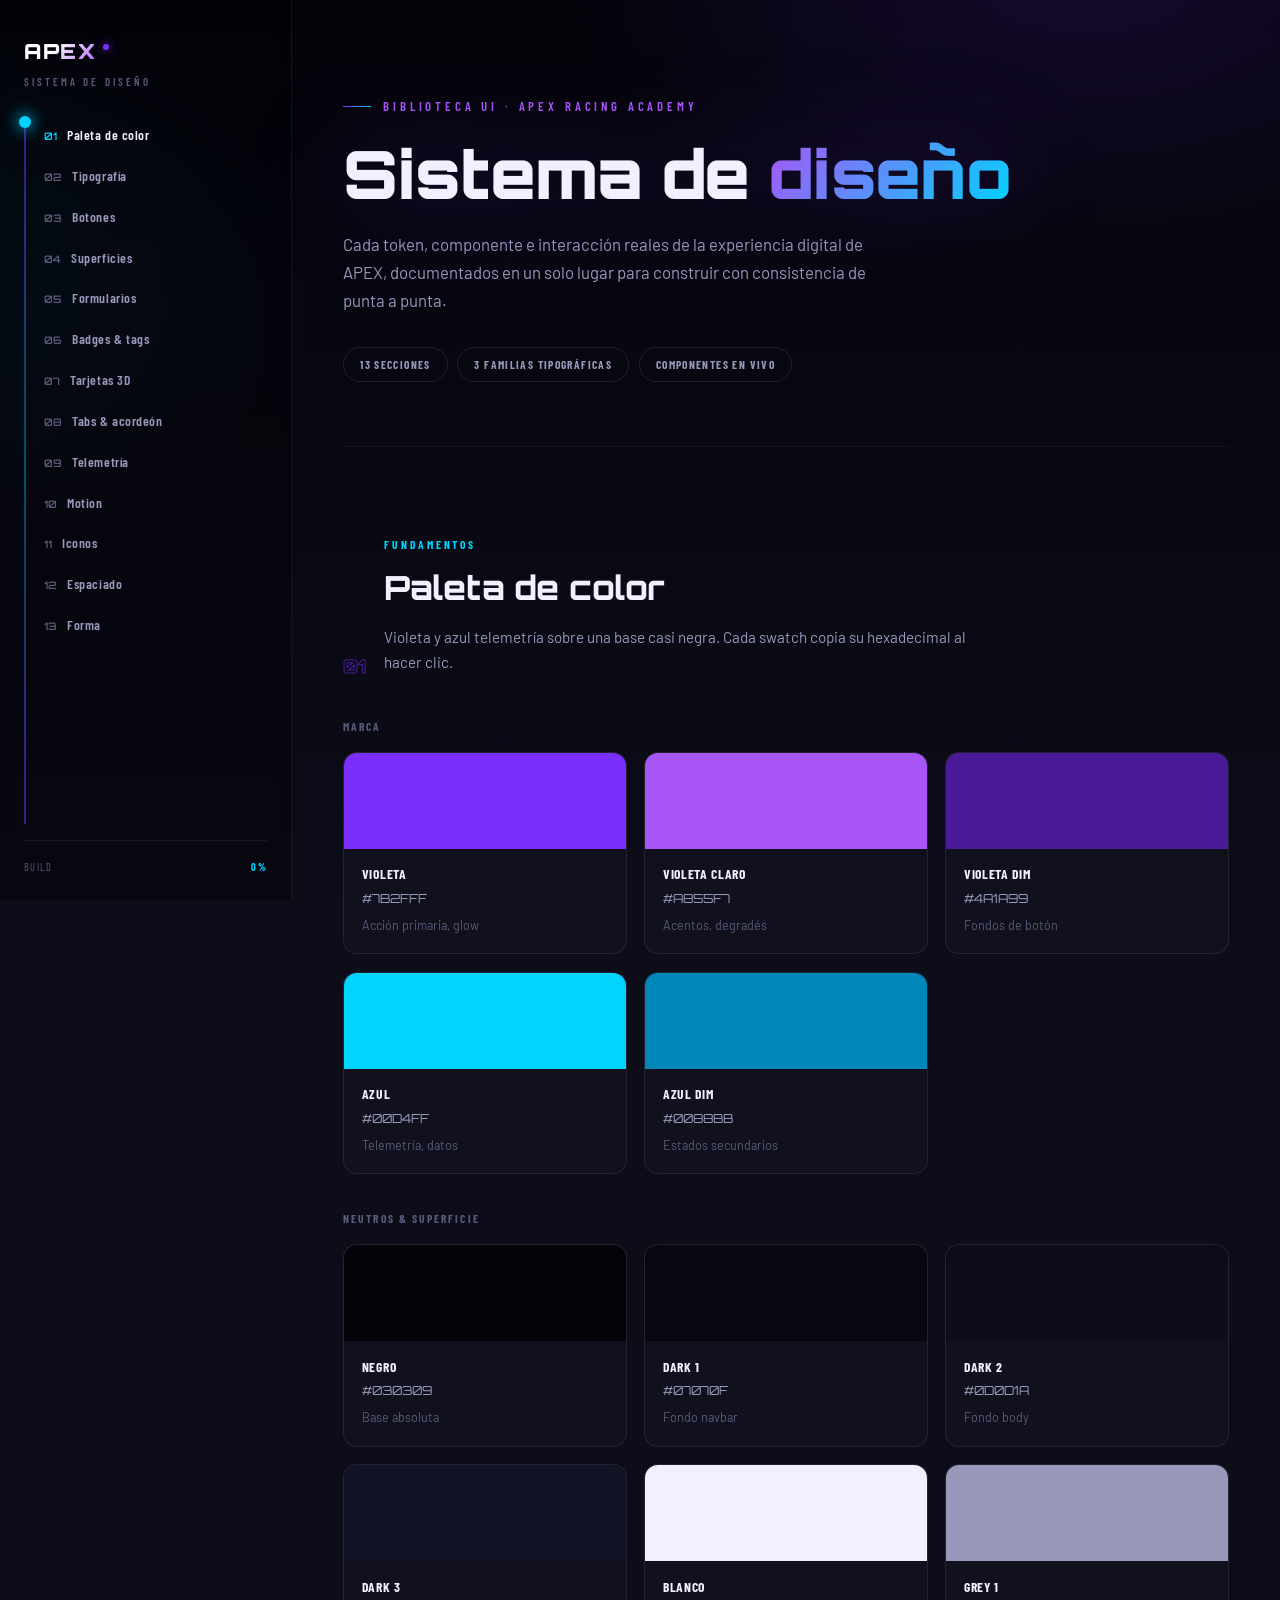
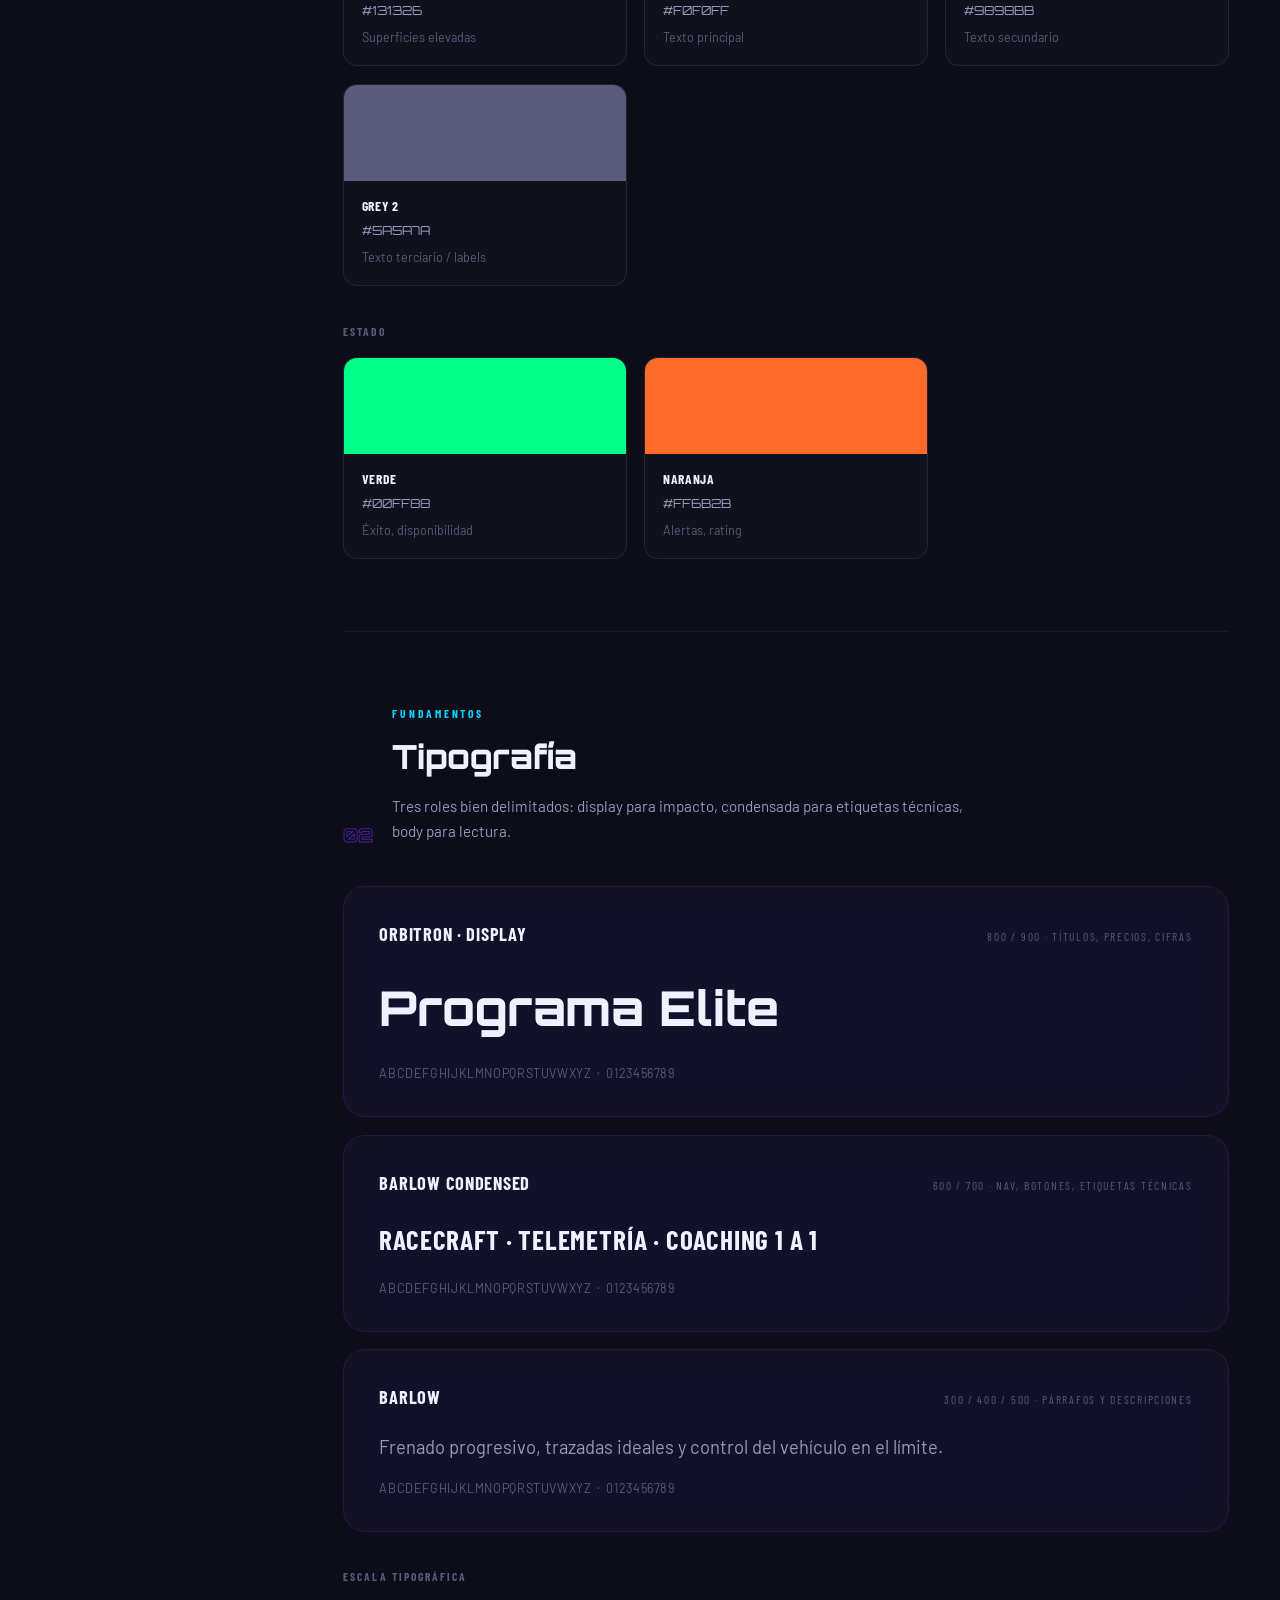
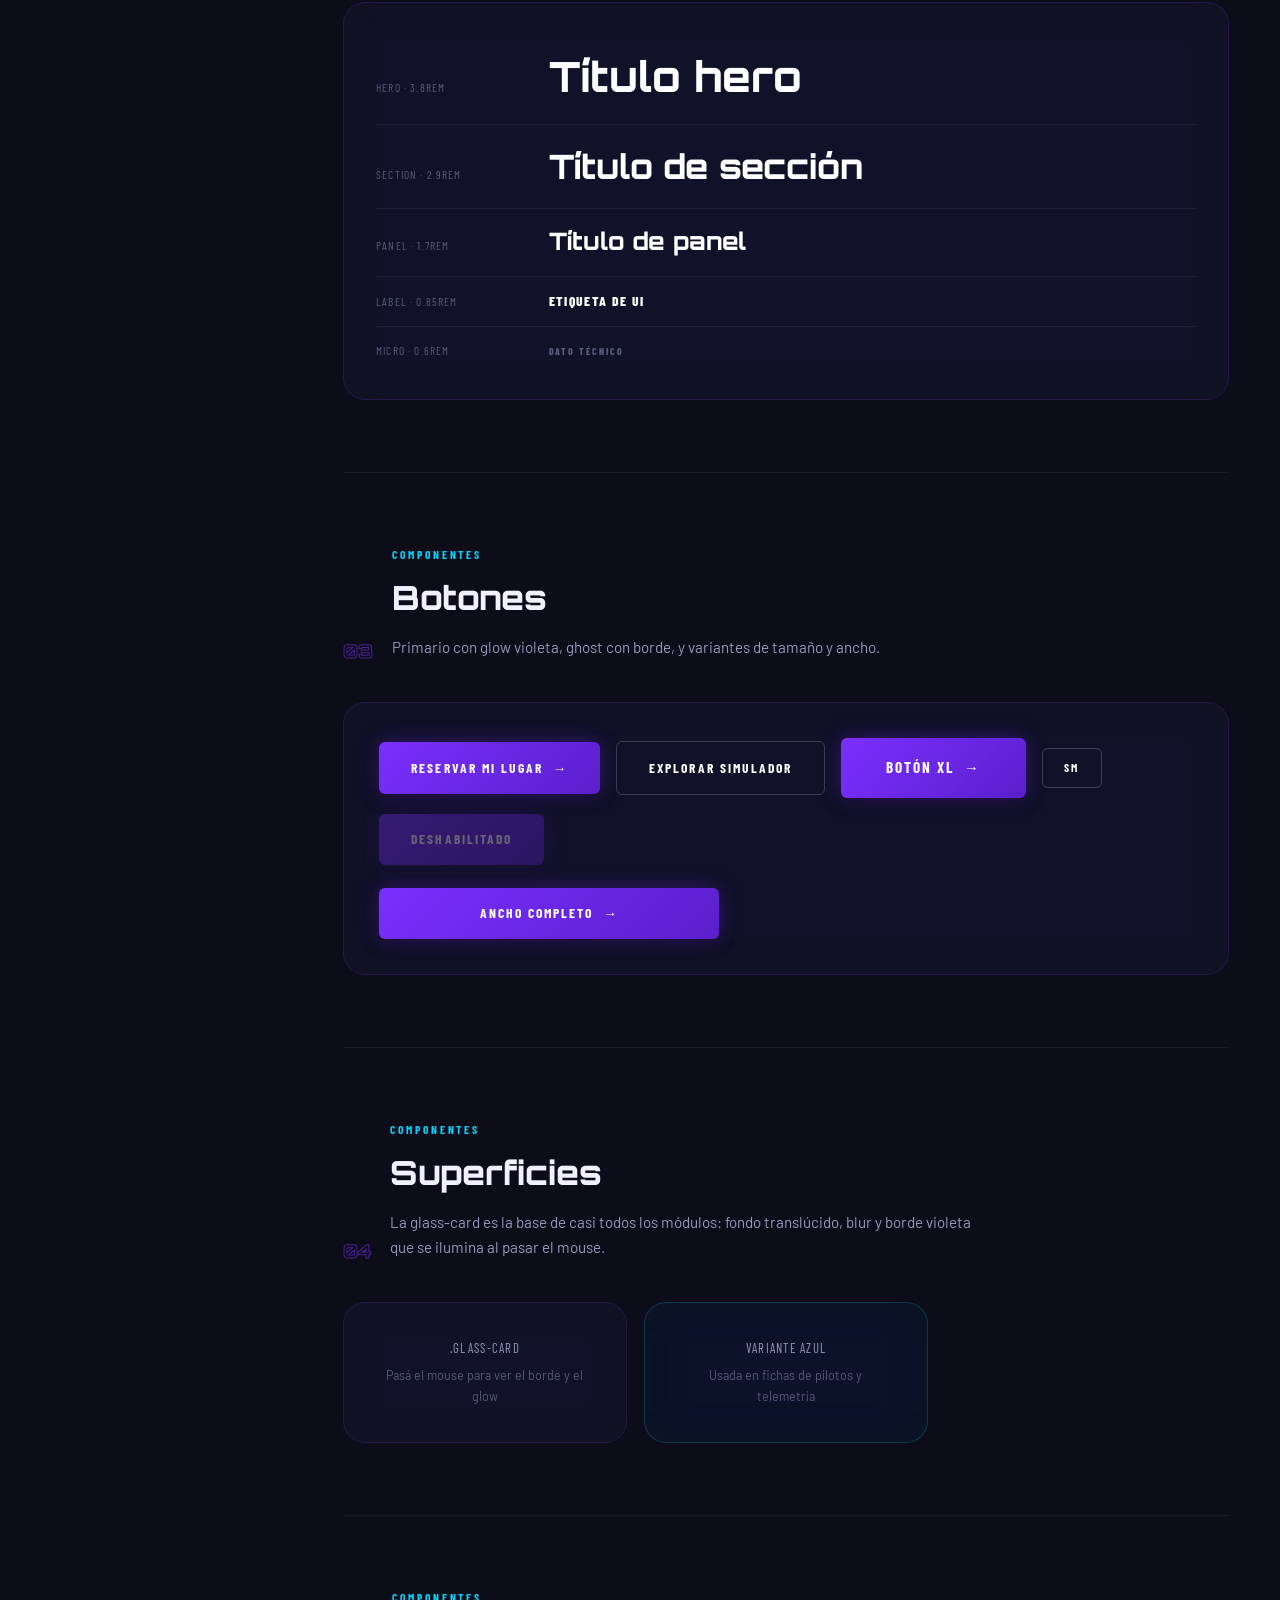
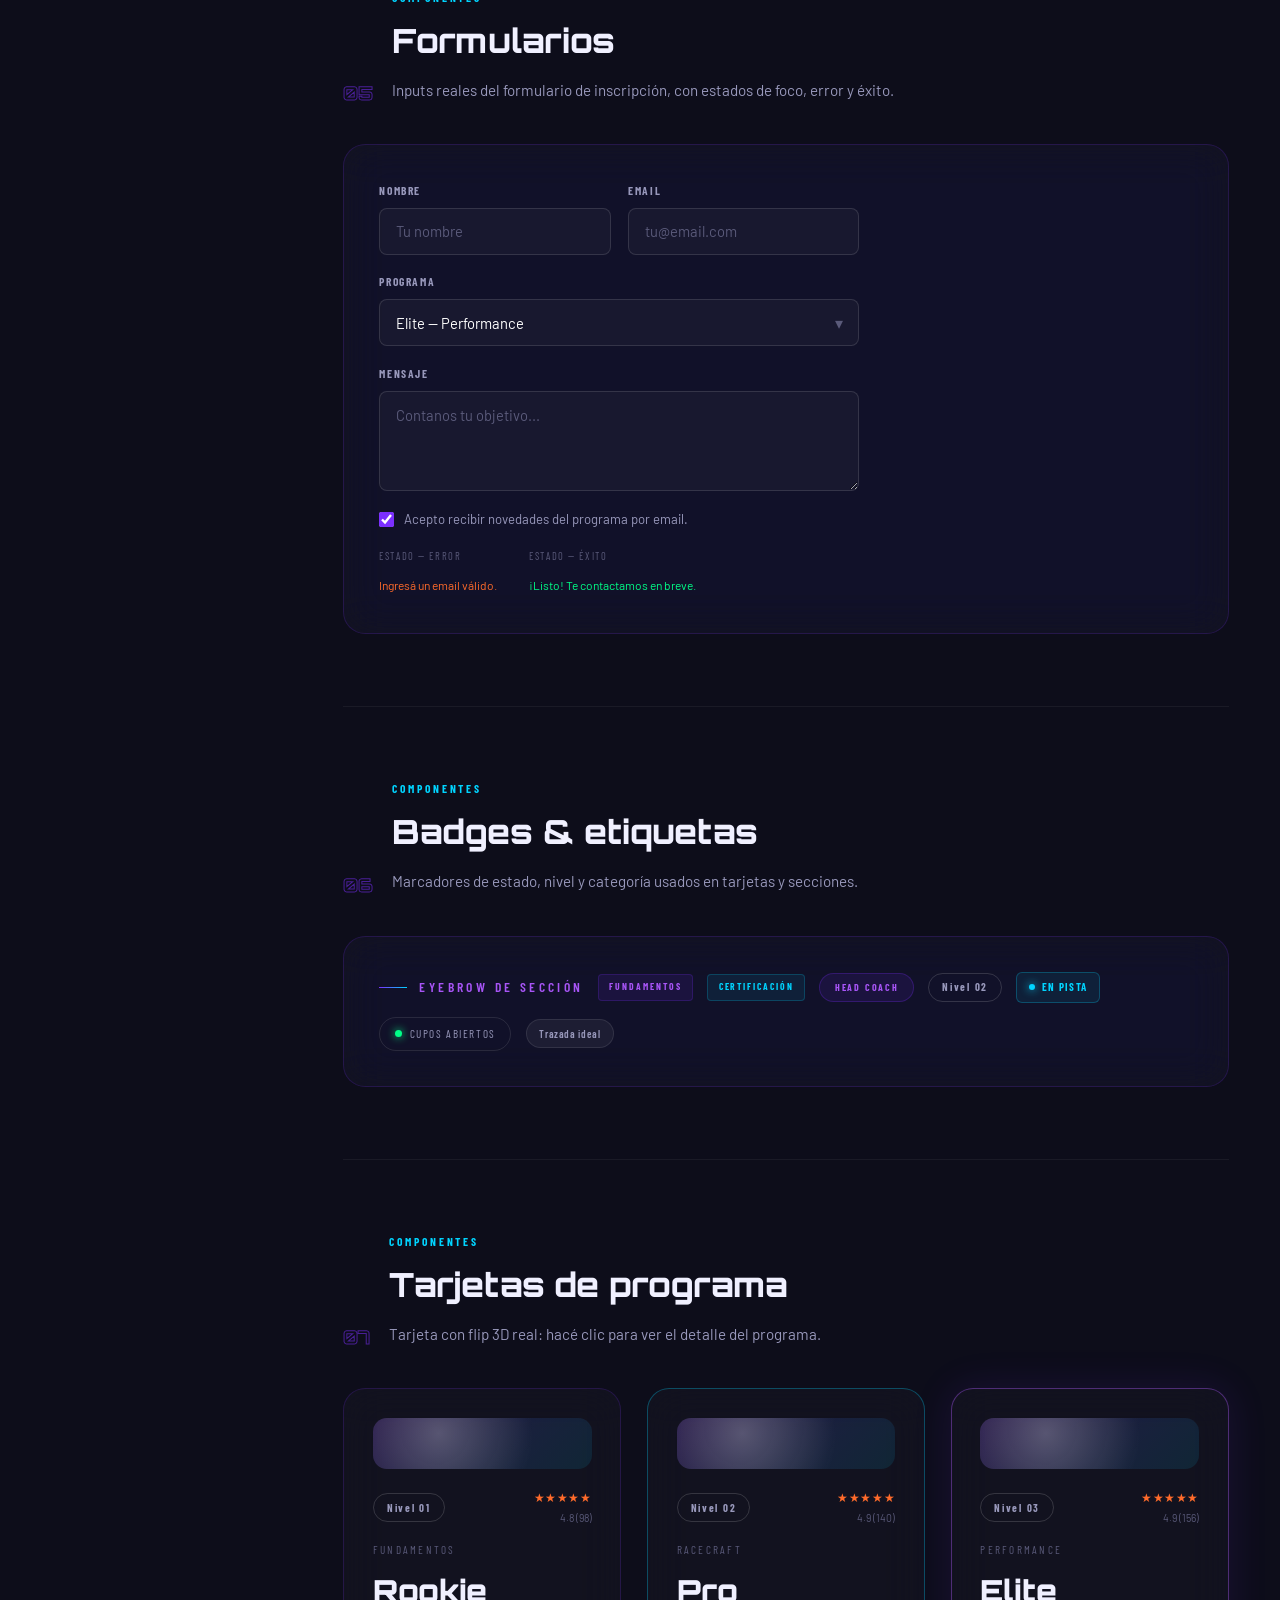
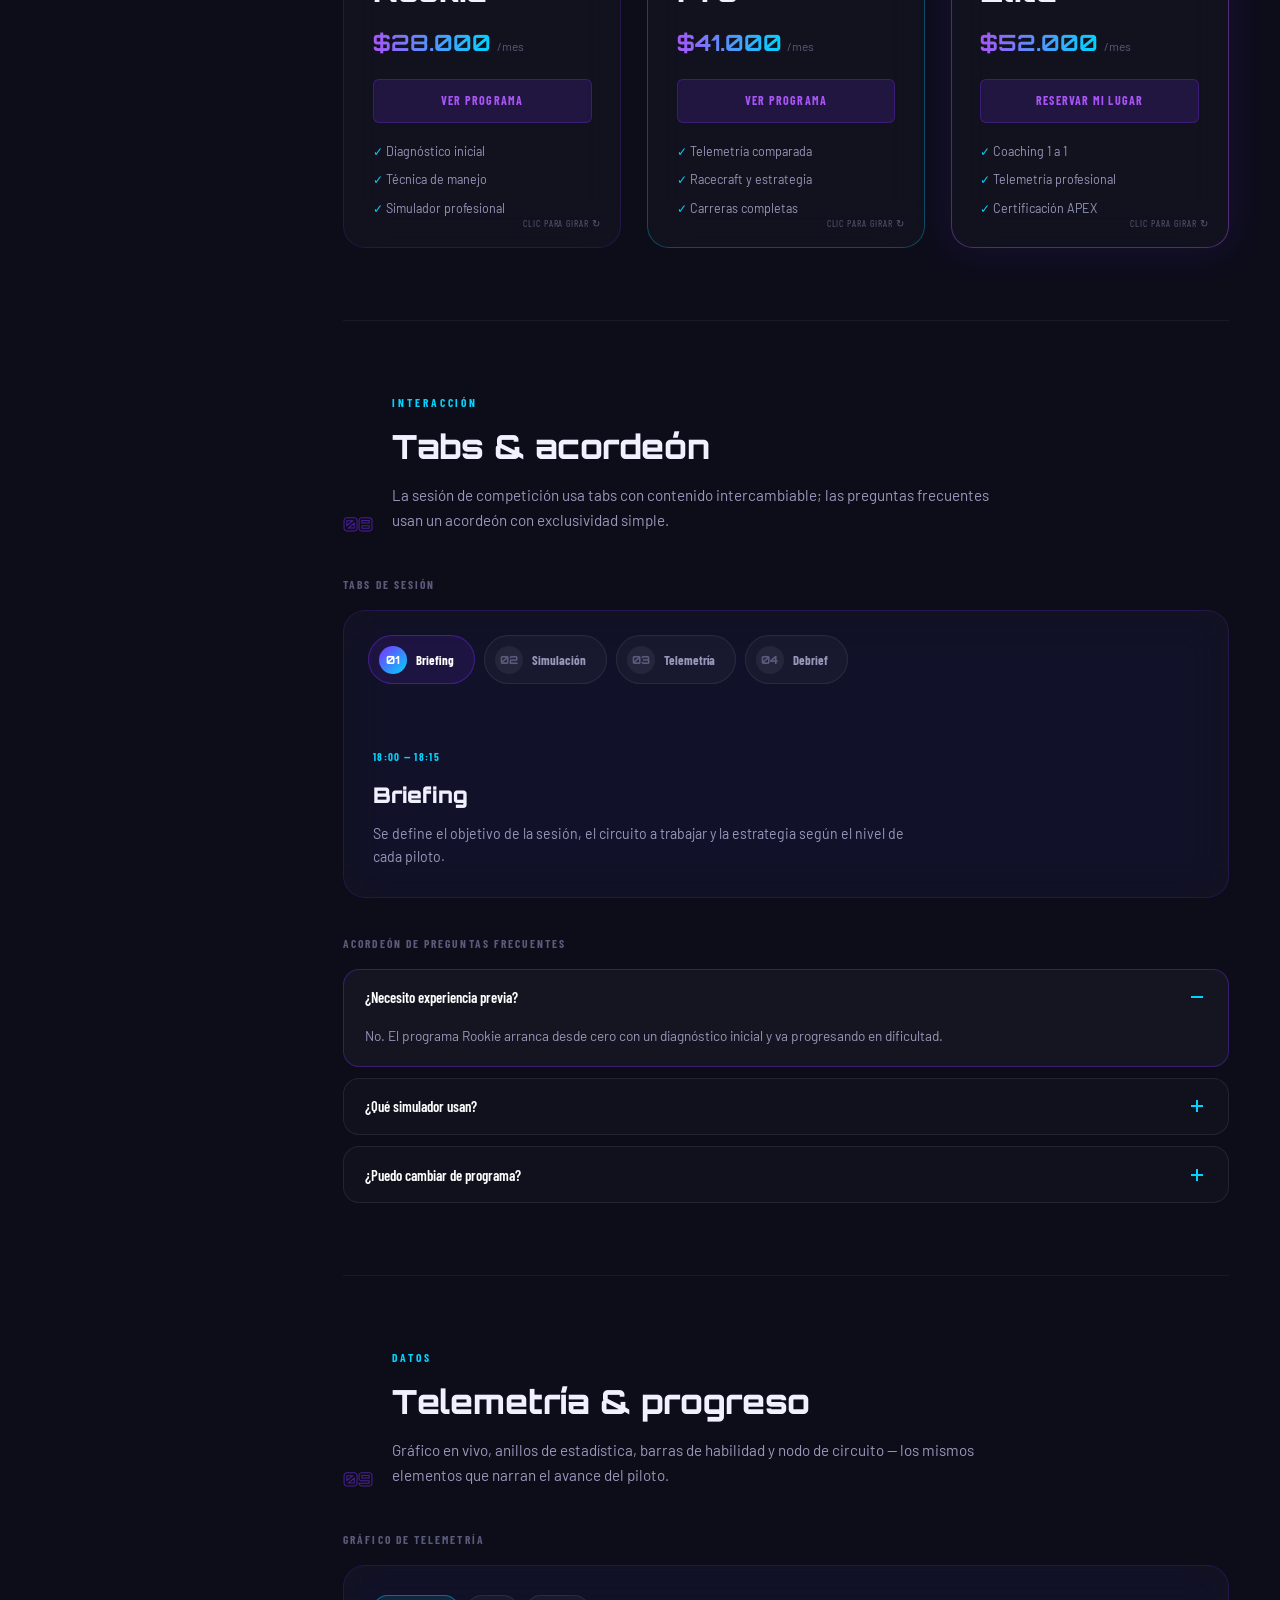
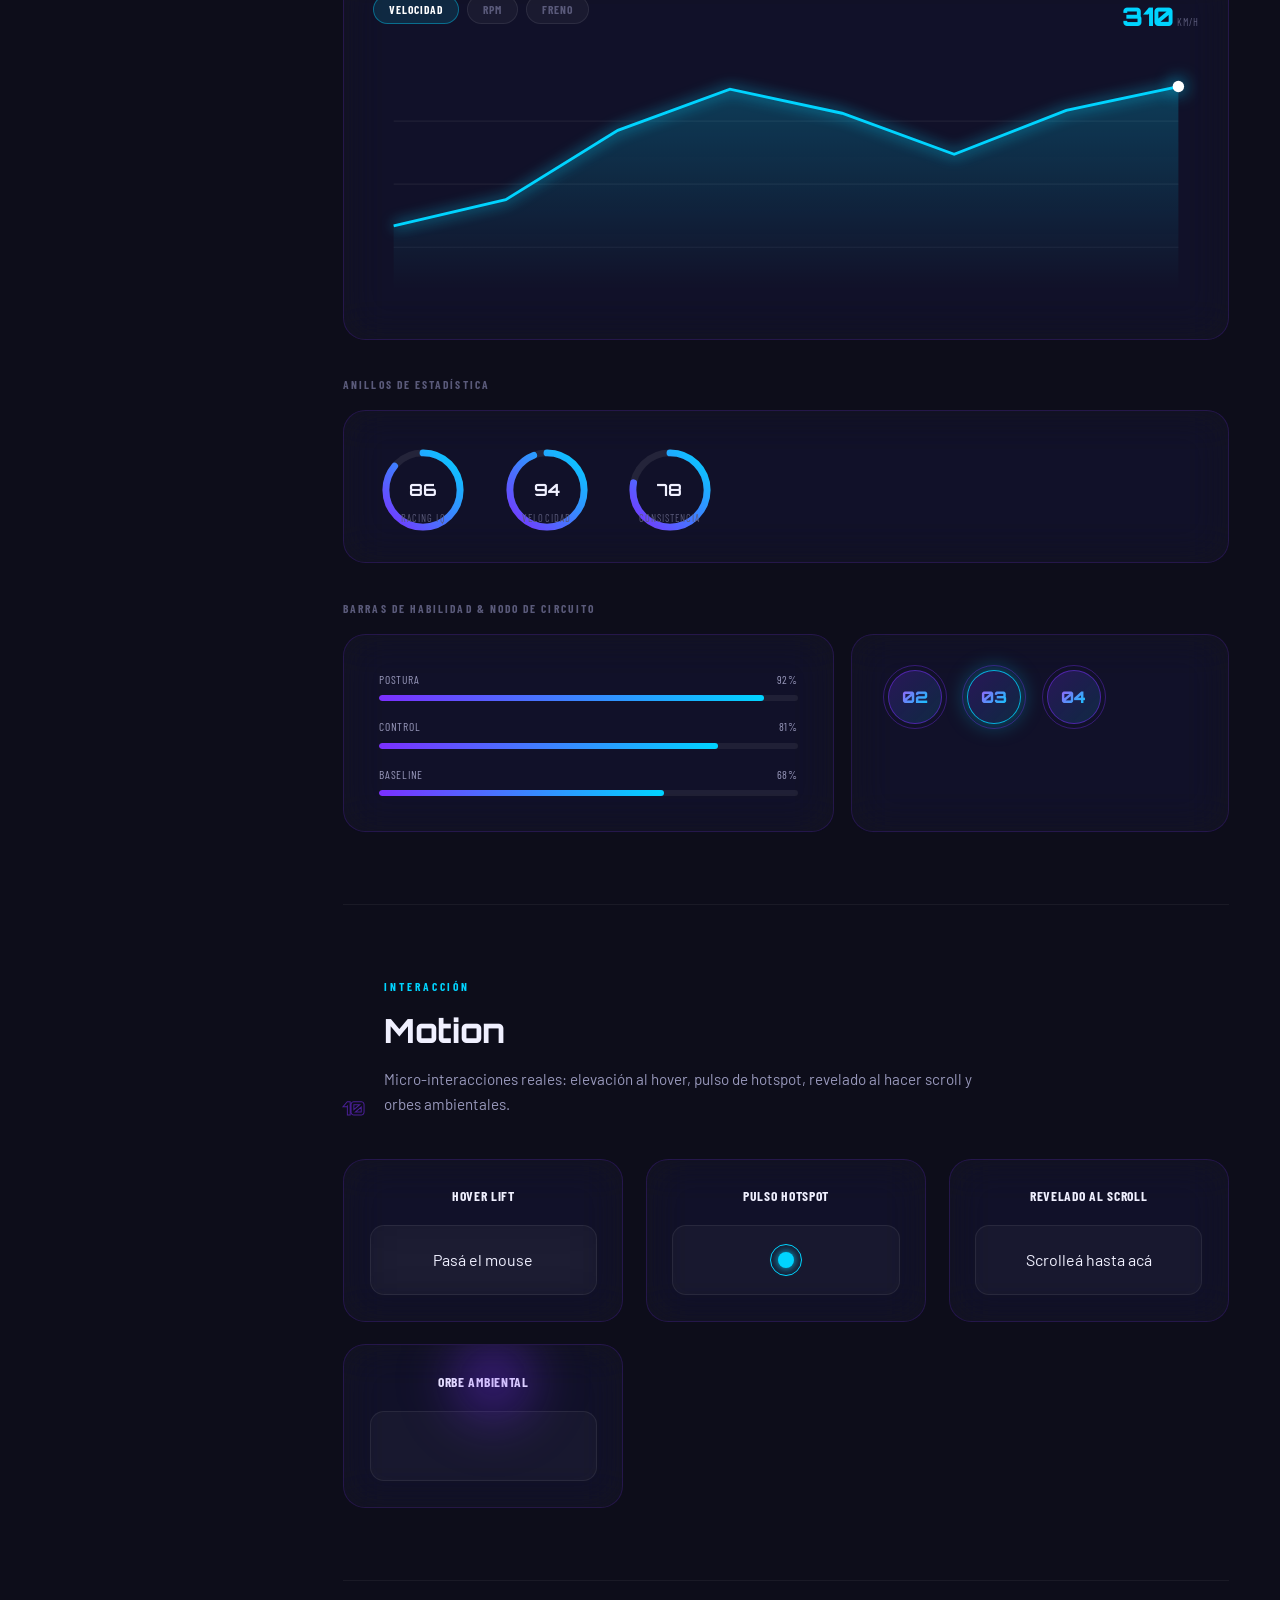
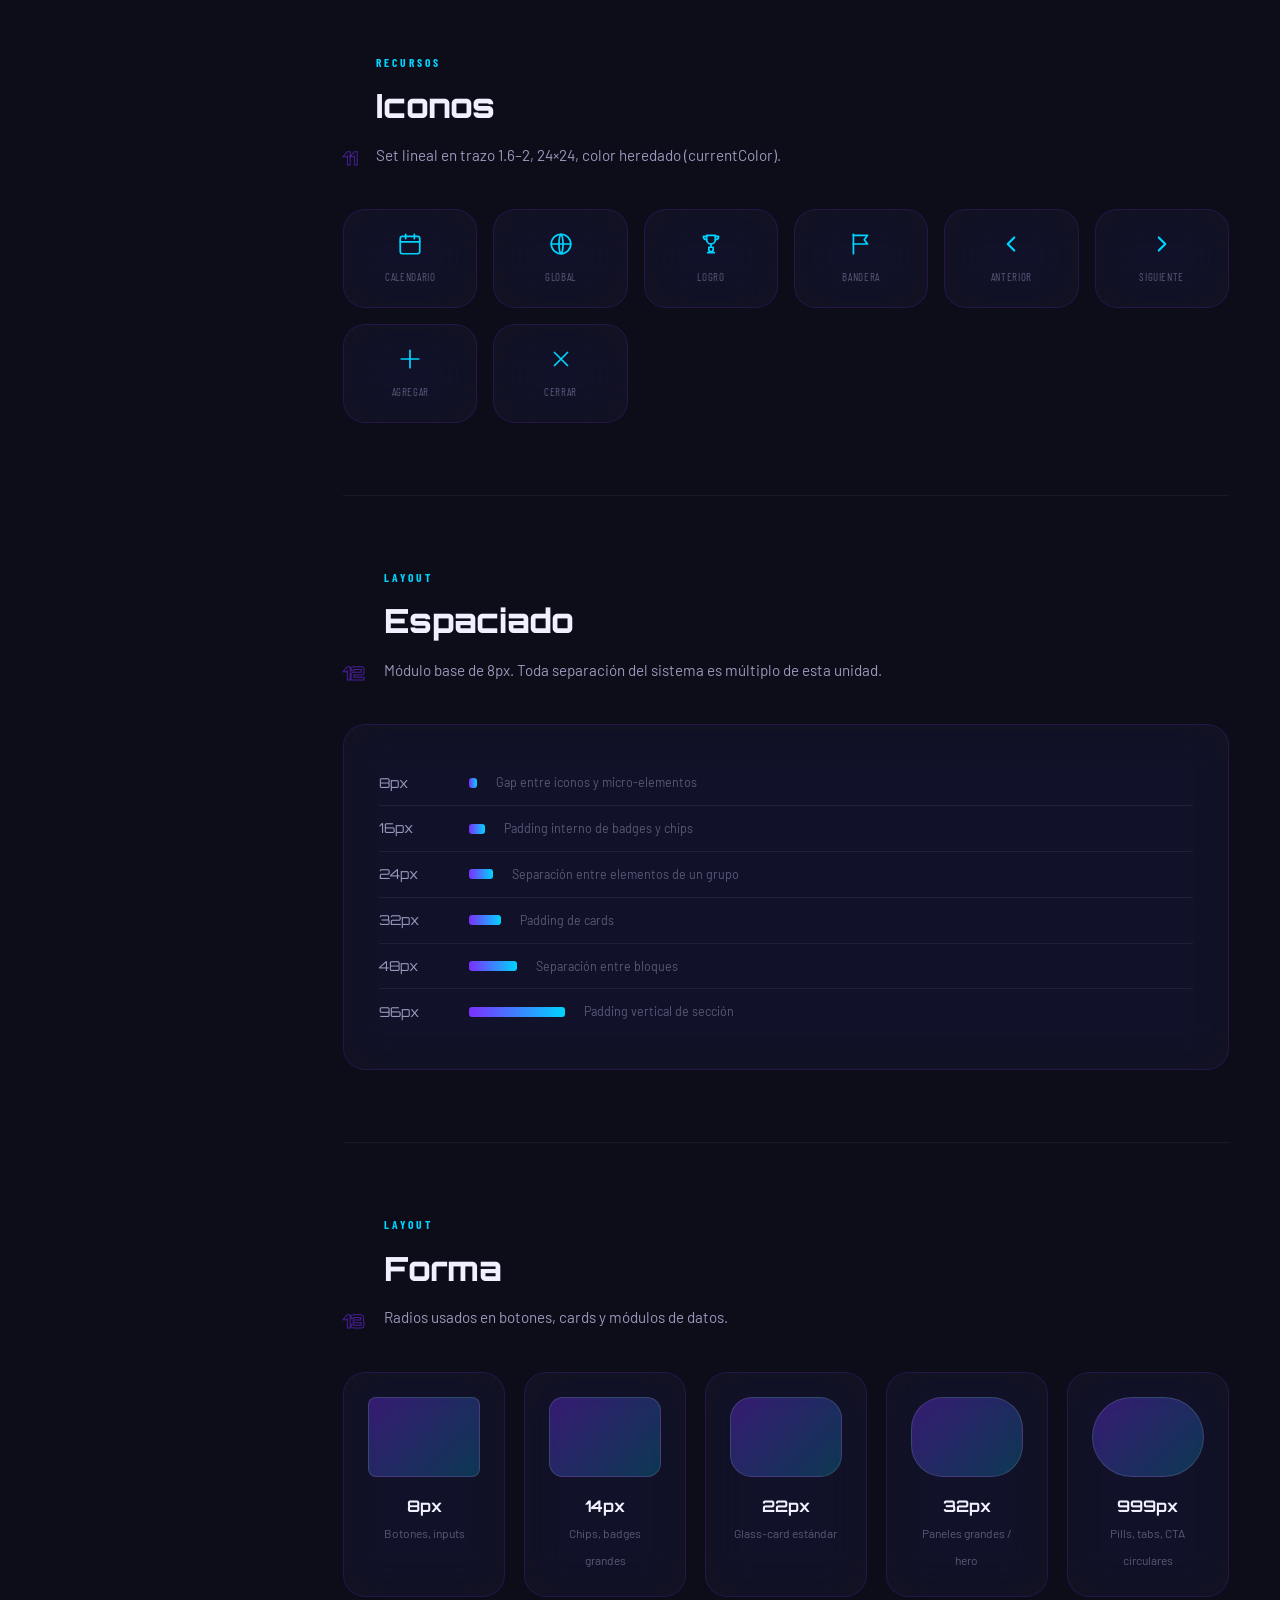
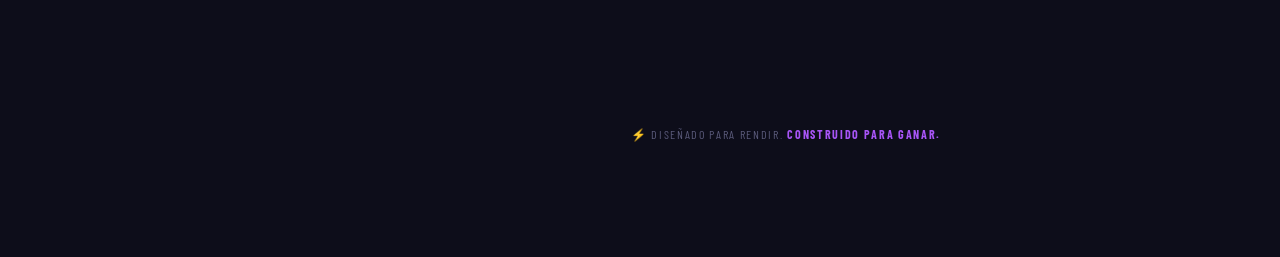
==== commit d416e089: "BIBLIOTECA CORRECION" ====
--- a/biblioteca.html
+++ b/biblioteca.html
@@ -6,7 +6,7 @@
 <title>Biblioteca UI — APEX Racing Academy</title>
 <link rel="preconnect" href="https://fonts.googleapis.com">
 <link href="https://fonts.googleapis.com/css2?family=Orbitron:wght@700;800;900&family=Barlow+Condensed:wght@500;600;700&family=Barlow:wght@300;400;500;600&display=swap" rel="stylesheet">
-<link rel="stylesheet" href="ui-kit.css">
+<link rel="stylesheet" href="biblioteca.css">
 </head>
 <body>
 
--- a/biblioteca.css
+++ b/biblioteca.css
@@ -0,0 +1,504 @@
+/* =====================================================
+   APEX RACING ACADEMY — BIBLIOTECA UI
+   ui-kit.css
+   Documentación viva del sistema de diseño real del sitio.
+   ===================================================== */
+
+/* ── 1. TOKENS ─────────────────────────────────────── */
+:root{
+  --apex-black:        #030309;
+  --apex-dark-1:       #07070F;
+  --apex-dark-2:       #0D0D1A;
+  --apex-dark-3:       #131326;
+  --apex-violet:       #7B2FFF;
+  --apex-violet-light: #A855F7;
+  --apex-violet-dim:   #4A1A99;
+  --apex-blue:         #00D4FF;
+  --apex-blue-dim:     #0088BB;
+  --apex-white:        #F0F0FF;
+  --apex-grey-1:       #9898BB;
+  --apex-grey-2:       #5A5A7A;
+  --apex-green:        #00FF88;
+  --apex-orange:       #FF6B2B;
+
+  --glow-violet:       rgba(123, 47, 255, 0.5);
+  --glow-blue:         rgba(0, 212, 255, 0.5);
+  --glass-bg:          rgba(255, 255, 255, 0.024);
+  --glass-bg-hover:    rgba(255, 255, 255, 0.045);
+  --glass-border:      rgba(123, 47, 255, 0.18);
+  --glass-border-hover:rgba(123, 47, 255, 0.55);
+  --glass-blur:        20px;
+
+  --font-display:   'Orbitron', monospace;
+  --font-condensed: 'Barlow Condensed', sans-serif;
+  --font-body:      'Barlow', sans-serif;
+
+  --radius-sm:  8px;
+  --radius-md:  14px;
+  --radius-lg:  22px;
+  --radius-xl:  32px;
+
+  --ease-out:    cubic-bezier(0.16, 1, 0.3, 1);
+  --ease-in-out: cubic-bezier(0.4, 0, 0.2, 1);
+  --t-fast: 0.2s;
+  --t-med:  0.4s;
+  --t-slow: 0.7s;
+
+  --sb-w: 292px;
+}
+
+/* ── 2. RESET / BASE ───────────────────────────────── */
+*,*::before,*::after{ box-sizing:border-box; margin:0; padding:0; }
+html{ scroll-behavior:smooth; font-size:16px; }
+body{
+  background:var(--apex-dark-2);
+  color:var(--apex-white);
+  font-family:var(--font-body);
+  line-height:1.65;
+  overflow-x:hidden;
+}
+img,svg{ display:block; max-width:100%; }
+ul{ list-style:none; }
+a{ text-decoration:none; color:inherit; }
+button{ border:none; background:none; font-family:inherit; cursor:pointer; color:inherit; }
+input,select,textarea{ font-family:inherit; font-size:inherit; }
+::selection{ background:var(--apex-violet); color:#fff; }
+:focus-visible{ outline:2px solid var(--apex-violet); outline-offset:3px; border-radius:4px; }
+code{ font-family:'SFMono-Regular',Consolas,monospace; }
+
+/* Textura de fondo global: grilla + ruido sutil de telemetría */
+body::before{
+  content:'';
+  position:fixed; inset:0; z-index:-2;
+  background:
+    radial-gradient(ellipse 900px 500px at 85% -5%, rgba(123,47,255,.16), transparent 60%),
+    radial-gradient(ellipse 700px 500px at -5% 30%, rgba(0,212,255,.09), transparent 55%),
+    linear-gradient(180deg, var(--apex-black) 0%, var(--apex-dark-2) 100%);
+}
+body::after{
+  content:'';
+  position:fixed; inset:0; z-index:-1; pointer-events:none; opacity:.35;
+  background-image:
+    linear-gradient(rgba(255,255,255,.025) 1px, transparent 1px),
+    linear-gradient(90deg, rgba(255,255,255,.025) 1px, transparent 1px);
+  background-size:42px 42px;
+  mask-image:radial-gradient(ellipse 80% 60% at 50% 0%, #000 0%, transparent 75%);
+}
+
+@media (prefers-reduced-motion: reduce){
+  *,*::before,*::after{ animation-duration:.01ms !important; transition-duration:.01ms !important; }
+}
+
+/* ── 3. LAYOUT GENERAL ─────────────────────────────── */
+.kit{
+  display:grid;
+  grid-template-columns:var(--sb-w) 1fr;
+  min-height:100vh;
+}
+
+.kit-main{
+  min-width:0;
+  padding:0 clamp(1.5rem,4vw,4.5rem) 6rem;
+}
+
+/* ── 4. SIDEBAR ────────────────────────────────────── */
+.kit-sidebar{
+  position:sticky; top:0;
+  height:100vh;
+  border-right:1px solid rgba(255,255,255,.06);
+  padding:2.1rem 1.5rem 1.5rem;
+  display:flex; flex-direction:column;
+  background:rgba(3,3,9,.5);
+  backdrop-filter:blur(6px);
+}
+
+.kit-logo{ display:flex; align-items:center; gap:.4rem; margin-bottom:.3rem; }
+.kit-logo-text{
+  font-family:var(--font-display);
+  font-size:1.3rem; font-weight:900; letter-spacing:.08em;
+  background:linear-gradient(135deg,#fff 40%, var(--apex-violet-light) 100%);
+  -webkit-background-clip:text; background-clip:text; -webkit-text-fill-color:transparent;
+}
+.kit-logo-dot{ width:6px; height:6px; border-radius:50%; background:var(--apex-violet); box-shadow:0 0 10px var(--apex-violet); margin-top:-.5rem; }
+.kit-logo-sub{
+  font-family:var(--font-condensed); font-size:.68rem; font-weight:600;
+  letter-spacing:.28em; text-transform:uppercase; color:var(--apex-grey-2);
+  margin-bottom:1.6rem;
+}
+
+/* Pista de progreso: reinterpreta el roadmap del programa Elite
+   como indicador de avance de lectura de la biblioteca */
+.kit-progress{
+  position:relative;
+  display:flex;
+  flex:1;
+  min-height:0;
+}
+.kit-progress-spine{
+  position:relative;
+  width:2px;
+  margin-right:1rem;
+  background:linear-gradient(180deg, rgba(123,47,255,.5), rgba(0,212,255,.35) 50%, rgba(123,47,255,.5));
+  border-radius:2px;
+  flex-shrink:0;
+}
+.kit-progress-fill{
+  position:absolute; left:-2px; top:0; width:6px; margin-left:0;
+  background:linear-gradient(180deg, var(--apex-blue), var(--apex-violet-light));
+  border-radius:3px; height:0%;
+  box-shadow:0 0 12px var(--glow-blue);
+  transition:height .12s linear;
+}
+.kit-progress-car{
+  position:absolute; left:-5px; width:12px; height:12px; border-radius:50%;
+  background:var(--apex-blue); box-shadow:0 0 14px 4px var(--glow-blue);
+  top:0%; transition:top .12s linear;
+}
+
+.kit-nav{ display:flex; flex-direction:column; gap:.15rem; overflow-y:auto; flex:1; }
+.kit-nav-link{
+  display:flex; align-items:baseline; gap:.6rem;
+  font-family:var(--font-condensed); font-size:.85rem; font-weight:600;
+  letter-spacing:.04em; color:var(--apex-grey-1);
+  padding:.5rem .1rem; border-radius:6px;
+  transition:color var(--t-fast) ease, transform var(--t-fast) ease;
+}
+.kit-nav-num{ font-family:var(--font-display); font-size:.65rem; color:var(--apex-grey-2); transition:color var(--t-fast) ease; }
+.kit-nav-link:hover{ color:var(--apex-white); transform:translateX(2px); }
+.kit-nav-link.active{ color:var(--apex-white); }
+.kit-nav-link.active .kit-nav-num{ color:var(--apex-blue); }
+
+.kit-sidebar-foot{
+  padding-top:1.1rem; margin-top:1rem;
+  border-top:1px solid rgba(255,255,255,.07);
+  font-family:var(--font-condensed); font-size:.65rem; letter-spacing:.14em;
+  color:var(--apex-grey-2); text-transform:uppercase;
+  display:flex; justify-content:space-between;
+}
+.kit-sidebar-foot strong{ color:var(--apex-blue); }
+
+/* ── 5. SECCIONES / CABECERAS ──────────────────────── */
+.kit-hero{
+  padding:5.5rem 0 4rem;
+  border-bottom:1px solid rgba(255,255,255,.06);
+  margin-bottom:1rem;
+}
+.kit-kicker{
+  display:inline-flex; align-items:center; gap:.75rem;
+  font-family:var(--font-condensed); font-size:.8rem; font-weight:600;
+  letter-spacing:.3em; text-transform:uppercase; color:var(--apex-violet-light);
+  margin-bottom:1.4rem;
+}
+.kit-kicker::before{ content:''; width:28px; height:1.5px; background:linear-gradient(90deg,var(--apex-violet),var(--apex-blue)); }
+.kit-hero h1{
+  font-family:var(--font-display); font-weight:900;
+  font-size:clamp(2.4rem,5.2vw,4.4rem); line-height:1.05; letter-spacing:-.01em;
+  margin-bottom:1.4rem;
+  filter:drop-shadow(0 0 50px rgba(123,47,255,.3));
+}
+.kit-hero h1 em{
+  font-style:normal;
+  background:linear-gradient(125deg,var(--apex-violet-light),var(--apex-blue));
+  -webkit-background-clip:text; background-clip:text; -webkit-text-fill-color:transparent;
+}
+.kit-hero p{ font-size:1.05rem; color:var(--apex-grey-1); max-width:560px; margin-bottom:2rem; }
+.kit-hero-meta{ display:flex; flex-wrap:wrap; gap:.6rem; }
+.kit-meta-chip{
+  font-family:var(--font-condensed); font-size:.72rem; font-weight:700; letter-spacing:.12em;
+  text-transform:uppercase; color:var(--apex-grey-1);
+  border:1px solid rgba(255,255,255,.1); border-radius:999px; padding:.45rem 1rem;
+}
+
+.kit-section{ padding:4.5rem 0; scroll-margin-top:2rem; border-bottom:1px solid rgba(255,255,255,.055); }
+.kit-section:last-of-type{ border-bottom:none; }
+.kit-section-head{ display:flex; align-items:flex-end; gap:1.2rem; margin-bottom:2.6rem; }
+.kit-section-num{
+  font-family:var(--font-display); font-weight:900; font-size:1.15rem;
+  color:transparent; -webkit-text-stroke:1px rgba(123,47,255,.55);
+  line-height:1;
+}
+.kit-section-headings{ flex:1; min-width:0; }
+.kit-section-eyebrow{
+  font-family:var(--font-condensed); font-size:.72rem; font-weight:700; letter-spacing:.25em;
+  text-transform:uppercase; color:var(--apex-blue); margin-bottom:.4rem; display:block;
+}
+.kit-section-title{
+  font-family:var(--font-display); font-size:clamp(1.5rem,2.6vw,2.1rem); font-weight:800;
+}
+.kit-section-desc{ color:var(--apex-grey-1); font-size:.95rem; max-width:600px; margin-top:.6rem; }
+
+.kit-block-label{
+  font-family:var(--font-condensed); font-size:.72rem; font-weight:700; letter-spacing:.18em;
+  text-transform:uppercase; color:var(--apex-grey-2); margin-bottom:1rem;
+}
+
+/* ── 6. GLASS CARD (real) ──────────────────────────── */
+.glass-card{
+  background:var(--glass-bg);
+  border:1px solid var(--glass-border);
+  border-radius:var(--radius-lg);
+  backdrop-filter:blur(var(--glass-blur)) saturate(180%);
+  -webkit-backdrop-filter:blur(var(--glass-blur)) saturate(180%);
+  transition:border-color var(--t-med) var(--ease-out), box-shadow var(--t-med) var(--ease-out), background var(--t-med) var(--ease-out);
+}
+.glass-card:hover{
+  border-color:var(--glass-border-hover);
+  background:var(--glass-bg-hover);
+  box-shadow:0 0 40px rgba(123,47,255,.12), 0 20px 60px rgba(0,0,0,.4), inset 0 1px 0 rgba(255,255,255,.06);
+}
+
+/* ── 7. BOTONES (real) ─────────────────────────────── */
+.btn{
+  position:relative; display:inline-flex; align-items:center; justify-content:center;
+  overflow:hidden; border-radius:6px;
+  font-family:var(--font-condensed); font-size:.85rem; font-weight:700; letter-spacing:.15em;
+  text-transform:uppercase;
+  transition:transform var(--t-fast) var(--ease-out), box-shadow var(--t-med) var(--ease-out);
+  white-space:nowrap; user-select:none;
+}
+.btn-inner{ position:relative; z-index:2; display:inline-flex; align-items:center; gap:.6rem; padding:.9rem 2rem; }
+.btn-arrow{ transition:transform var(--t-fast) var(--ease-out); }
+.btn:hover .btn-arrow{ transform:translateX(4px); }
+.btn--primary{ background:linear-gradient(135deg,var(--apex-violet) 0%,#5A1FCC 100%); color:#fff; box-shadow:0 0 20px rgba(123,47,255,.35), 0 4px 15px rgba(0,0,0,.4); }
+.btn--primary:hover{ transform:translateY(-2px); box-shadow:0 0 40px rgba(123,47,255,.65), 0 8px 25px rgba(0,0,0,.5); }
+.btn--ghost{ background:transparent; color:#fff; border:1px solid rgba(240,240,255,.2); }
+.btn--ghost:hover{ border-color:var(--apex-violet); box-shadow:0 0 20px rgba(123,47,255,.2); transform:translateY(-2px); }
+.btn--full{ width:100%; } .btn--full .btn-inner{ width:100%; justify-content:center; }
+.btn--xl .btn-inner{ padding:1.1rem 2.8rem; font-size:.95rem; }
+.btn--sm .btn-inner{ padding:.62rem 1.35rem; font-size:.72rem; }
+.btn--disabled{ opacity:.35; pointer-events:none; }
+.btn-glow{ position:absolute; inset:0; background:radial-gradient(circle at center, rgba(255,255,255,.18) 0%, transparent 70%); opacity:0; transition:opacity var(--t-med) ease; pointer-events:none; z-index:1; }
+.btn--primary:hover .btn-glow{ opacity:1; }
+
+.kit-row{ display:flex; flex-wrap:wrap; gap:1rem; align-items:center; }
+.kit-swatch-grid{ display:grid; grid-template-columns:repeat(auto-fill,minmax(240px,1fr)); gap:1.1rem; }
+.kit-demo{ padding:2.2rem; border-radius:var(--radius-lg); }
+.kit-demo--dark{ background:rgba(0,0,0,.28); border:1px dashed rgba(255,255,255,.1); }
+
+/* ── 8. PALETA DE COLOR ────────────────────────────── */
+.color-card{ border-radius:var(--radius-md); overflow:hidden; border:1px solid rgba(255,255,255,.08); background:rgba(255,255,255,.02); cursor:pointer; transition:transform var(--t-fast) var(--ease-out), border-color var(--t-fast) ease; position:relative; }
+.color-card:hover{ transform:translateY(-4px); border-color:rgba(255,255,255,.2); }
+.color-swatch{ height:96px; position:relative; }
+.color-info{ padding:.9rem 1.1rem 1.1rem; }
+.color-name{ font-family:var(--font-condensed); font-weight:700; letter-spacing:.05em; text-transform:uppercase; font-size:.85rem; margin-bottom:.15rem; }
+.color-hex{ font-family:var(--font-display); font-size:.78rem; color:var(--apex-grey-1); }
+.color-use{ font-size:.78rem; color:var(--apex-grey-2); margin-top:.4rem; }
+.color-copy-tip{
+  position:absolute; top:.6rem; right:.7rem;
+  font-family:var(--font-condensed); font-size:.6rem; letter-spacing:.1em; text-transform:uppercase;
+  background:rgba(0,0,0,.5); color:#fff; padding:.25rem .55rem; border-radius:999px;
+  opacity:0; transition:opacity .2s ease;
+}
+.color-card:hover .color-copy-tip{ opacity:1; }
+.color-card.copied .color-copy-tip{ opacity:1; background:var(--apex-green); color:#04250f; }
+
+/* ── 9. TIPOGRAFÍA ─────────────────────────────────── */
+.type-card{ padding:2rem 2.2rem; border-radius:var(--radius-lg); margin-bottom:1.1rem; }
+.type-card-head{ display:flex; justify-content:space-between; align-items:baseline; margin-bottom:1.2rem; flex-wrap:wrap; gap:.5rem; }
+.type-card-head h3{ font-size:1.15rem; font-family:var(--font-condensed); text-transform:uppercase; letter-spacing:.04em; }
+.type-card-head span{ font-family:var(--font-condensed); font-size:.72rem; letter-spacing:.15em; color:var(--apex-grey-2); text-transform:uppercase; }
+.type-sample-display{ font-family:var(--font-display); font-weight:800; font-size:clamp(1.9rem,4vw,3rem); }
+.type-sample-condensed{ font-family:var(--font-condensed); font-weight:700; font-size:1.7rem; text-transform:uppercase; letter-spacing:.03em; }
+.type-sample-body{ font-family:var(--font-body); font-size:1.15rem; color:var(--apex-grey-1); }
+.type-charset{ margin-top:1rem; font-size:.78rem; letter-spacing:.05em; color:var(--apex-grey-2); word-spacing:2px; }
+
+.scale-row{ display:flex; align-items:baseline; gap:1.4rem; padding:.85rem 0; border-bottom:1px solid rgba(255,255,255,.06); }
+.scale-row:last-child{ border-bottom:none; }
+.scale-label{ width:150px; flex-shrink:0; font-family:var(--font-condensed); font-size:.72rem; letter-spacing:.1em; text-transform:uppercase; color:var(--apex-grey-2); }
+.scale-sample{ font-family:var(--font-display); font-weight:800; color:#fff; }
+
+/* ── 10. FORMULARIOS (real) ────────────────────────── */
+.apex-form{ display:flex; flex-direction:column; gap:1.1rem; max-width:480px; }
+.form-row--two{ display:grid; grid-template-columns:1fr 1fr; gap:1.1rem; }
+.form-group{ display:flex; flex-direction:column; gap:.5rem; }
+.form-label{ font-family:var(--font-condensed); font-size:.72rem; font-weight:700; letter-spacing:.14em; text-transform:uppercase; color:var(--apex-grey-1); }
+.form-input,.form-select,.form-textarea{
+  background:rgba(255,255,255,.03); border:1px solid rgba(255,255,255,.12); border-radius:var(--radius-sm);
+  padding:.85rem 1rem; color:#fff; font-size:.92rem; transition:border-color var(--t-fast) ease, background var(--t-fast) ease;
+}
+.form-input::placeholder,.form-textarea::placeholder{ color:var(--apex-grey-2); }
+.form-input:focus,.form-select:focus,.form-textarea:focus{ outline:none; border-color:var(--apex-violet); background:rgba(123,47,255,.06); }
+.form-textarea{ resize:vertical; min-height:100px; }
+.select-wrap{ position:relative; }
+.form-select{ width:100%; appearance:none; }
+.select-arrow{ position:absolute; right:1rem; top:50%; transform:translateY(-50%); pointer-events:none; color:var(--apex-grey-2); }
+.form-error{ font-size:.75rem; color:var(--apex-orange); }
+.form-success{ font-size:.75rem; color:var(--apex-green); }
+.insc-checks{ display:flex; flex-direction:column; gap:.6rem; }
+.insc-check{ display:flex; align-items:flex-start; gap:.6rem; font-size:.82rem; color:var(--apex-grey-1); }
+.insc-check input{ margin-top:.2rem; accent-color:var(--apex-violet); width:15px; height:15px; }
+.field-state-label{ font-family:var(--font-condensed); font-size:.65rem; letter-spacing:.15em; text-transform:uppercase; color:var(--apex-grey-2); margin-bottom:.4rem; }
+
+/* ── 11. BADGES / ETIQUETAS ────────────────────────── */
+.badge-row{ display:flex; flex-wrap:wrap; gap:.9rem; align-items:center; }
+.section-eyebrow{ display:inline-flex; align-items:center; gap:.75rem; font-family:var(--font-condensed); font-size:.85rem; font-weight:600; letter-spacing:.25em; color:var(--apex-violet-light); text-transform:uppercase; }
+.section-eyebrow::before{ content:''; width:28px; height:1.5px; background:linear-gradient(90deg,var(--apex-violet),var(--apex-blue)); }
+.elite-track-tag{ display:inline-flex; align-items:center; gap:.4rem; font-family:var(--font-condensed); font-size:.6rem; font-weight:700; letter-spacing:.2em; text-transform:uppercase; color:var(--apex-violet-light); background:rgba(123,47,255,.1); border:1px solid rgba(123,47,255,.2); border-radius:4px; padding:.28rem .65rem; }
+.elite-track-tag--gold{ color:var(--apex-blue); background:rgba(0,212,255,.08); border-color:rgba(0,212,255,.2); }
+.coach-badge{ display:inline-block; font-family:var(--font-condensed); font-size:.62rem; font-weight:700; letter-spacing:.18em; color:var(--apex-violet-light); background:rgba(123,47,255,.1); border:1px solid rgba(123,47,255,.25); border-radius:999px; padding:.35rem .9rem; text-transform:uppercase; }
+.program-level{ font-family:var(--font-condensed); font-size:.68rem; font-weight:700; letter-spacing:.16em; color:var(--apex-grey-1); border:1px solid rgba(255,255,255,.15); border-radius:999px; padding:.3rem .8rem; }
+.driver-badge{ display:inline-flex; align-items:center; gap:.4rem; font-family:var(--font-condensed); font-size:.68rem; font-weight:700; letter-spacing:.12em; color:var(--apex-blue); background:rgba(0,212,255,.08); border:1px solid rgba(0,212,255,.25); border-radius:6px; padding:.35rem .75rem; text-transform:uppercase; }
+.driver-badge::before{ content:''; width:6px; height:6px; border-radius:50%; background:var(--apex-blue); box-shadow:0 0 8px var(--apex-blue); }
+.footer-badge{ display:inline-flex; align-items:center; gap:.5rem; font-family:var(--font-condensed); font-size:.7rem; letter-spacing:.14em; text-transform:uppercase; color:var(--apex-grey-1); border:1px solid rgba(255,255,255,.1); border-radius:999px; padding:.4rem .9rem; }
+.footer-badge-dot{ width:7px; height:7px; border-radius:50%; background:var(--apex-green); box-shadow:0 0 8px var(--apex-green); }
+.rm-skill-chip{ display:inline-block; font-family:var(--font-condensed); font-size:.66rem; font-weight:600; letter-spacing:.06em; color:var(--apex-grey-1); background:rgba(255,255,255,.05); border:1px solid rgba(255,255,255,.09); border-radius:999px; padding:.3rem .8rem; }
+
+/* ── 12. TARJETAS DE PROGRAMA (flip real) ──────────── */
+.program-grid{ display:grid; grid-template-columns:repeat(auto-fit,minmax(270px,1fr)); gap:1.6rem; perspective:1800px; }
+.program-card{ height:460px; cursor:pointer; }
+.program-card-inner{ position:relative; width:100%; height:100%; transition:transform .7s var(--ease-in-out); transform-style:preserve-3d; border-radius:var(--radius-lg); }
+.program-card.flipped .program-card-inner{ transform:rotateY(180deg); }
+.program-front,.program-back{
+  position:absolute; inset:0; backface-visibility:hidden; border-radius:var(--radius-lg);
+  border:1px solid var(--glass-border); background:var(--glass-bg); backdrop-filter:blur(var(--glass-blur));
+  padding:1.8rem; display:flex; flex-direction:column; overflow:hidden;
+}
+.program-back{ transform:rotateY(180deg); justify-content:center; }
+.program-card--pro .program-front,.program-card--pro .program-back{ border-color:rgba(0,212,255,.3); }
+.program-card--elite .program-front,.program-card--elite .program-back{ border-color:rgba(168,85,247,.4); box-shadow:0 0 40px rgba(123,47,255,.12); }
+.program-visual{ height:90px; border-radius:var(--radius-md); margin-bottom:1.2rem; position:relative; overflow:hidden; background:linear-gradient(135deg, rgba(123,47,255,.18), rgba(0,212,255,.1)); }
+.program-visual-glow{ position:absolute; inset:0; background:radial-gradient(circle at 30% 30%, rgba(255,255,255,.25), transparent 60%); }
+.program-front-top{ display:flex; justify-content:space-between; align-items:center; margin-bottom:.9rem; }
+.program-rating{ display:flex; flex-direction:column; align-items:flex-end; gap:.1rem; }
+.program-rating-stars{ color:var(--apex-orange); font-size:.75rem; letter-spacing:.05em; }
+.program-rating-text{ font-size:.65rem; color:var(--apex-grey-2); }
+.program-subtitle{ display:block; font-family:var(--font-condensed); font-size:.7rem; letter-spacing:.2em; color:var(--apex-grey-2); text-transform:uppercase; margin-bottom:.3rem; }
+.program-name{ font-family:var(--font-display); font-size:1.9rem; font-weight:900; margin-bottom:.6rem; }
+.program-price{ display:flex; align-items:baseline; gap:.35rem; margin-bottom:1.1rem; }
+.program-price strong{ font-family:var(--font-display); font-size:1.4rem; background:linear-gradient(90deg,var(--apex-violet-light),var(--apex-blue)); -webkit-background-clip:text; background-clip:text; -webkit-text-fill-color:transparent; }
+.program-price span{ font-size:.75rem; color:var(--apex-grey-2); }
+.program-btn{ display:inline-flex; align-items:center; justify-content:center; gap:.5rem; font-family:var(--font-condensed); font-size:.75rem; font-weight:700; letter-spacing:.1em; text-transform:uppercase; padding:.7rem 1rem; border-radius:6px; margin-bottom:1.1rem; background:rgba(123,47,255,.15); border:1px solid rgba(123,47,255,.3); color:var(--apex-violet-light); position:relative; z-index:5; }
+.program-check-list{ display:flex; flex-direction:column; gap:.5rem; font-size:.78rem; color:var(--apex-grey-1); }
+.program-check-list li::before{ content:'✓ '; color:var(--apex-blue); }
+.program-back-title{ font-family:var(--font-display); font-size:1.6rem; margin:.5rem 0 .2rem; }
+.program-back-subtitle{ font-family:var(--font-condensed); font-size:.7rem; letter-spacing:.18em; color:var(--apex-grey-2); text-transform:uppercase; }
+.program-back-list{ margin:1.1rem 0; display:flex; flex-direction:column; gap:.4rem; font-size:.78rem; color:var(--apex-grey-1); }
+.program-back-list li::before{ content:'— '; color:var(--apex-violet-light); }
+.program-back-grid{ display:grid; grid-template-columns:1fr 1fr; gap:.7rem; margin-bottom:1.2rem; }
+.program-back-grid-item{ background:rgba(255,255,255,.03); border-radius:10px; padding:.6rem; text-align:center; }
+.program-back-grid-item strong{ display:block; font-family:var(--font-display); font-size:1rem; }
+.program-back-grid-item span{ font-size:.62rem; color:var(--apex-grey-2); text-transform:uppercase; letter-spacing:.08em; }
+.program-hint{ position:absolute; bottom:1rem; right:1.2rem; font-family:var(--font-condensed); font-size:.6rem; letter-spacing:.1em; color:var(--apex-grey-2); text-transform:uppercase; }
+
+/* ── 13. TABS (Sesión / Telemetría) ────────────────── */
+.ss-tabs{ display:flex; gap:.6rem; overflow-x:auto; padding-bottom:.5rem; margin-bottom:1.3rem; scrollbar-width:none; }
+.ss-tabs::-webkit-scrollbar{ display:none; }
+.ss-tab{ flex-shrink:0; display:flex; align-items:center; gap:.6rem; font-family:var(--font-condensed); font-size:.8rem; font-weight:700; color:var(--apex-grey-1); background:rgba(255,255,255,.03); border:1px solid rgba(255,255,255,.08); border-radius:999px; padding:.6rem 1.2rem .6rem .6rem; transition:all .3s ease; }
+.ss-tab-num{ display:flex; align-items:center; justify-content:center; width:28px; height:28px; border-radius:50%; background:rgba(255,255,255,.06); font-family:var(--font-display); font-size:.7rem; font-weight:800; color:var(--apex-grey-2); transition:all .3s ease; }
+.ss-tab:hover{ border-color:rgba(123,47,255,.3); color:#fff; }
+.ss-tab.active{ background:rgba(123,47,255,.12); border-color:rgba(123,47,255,.4); color:#fff; }
+.ss-tab.active .ss-tab-num{ background:linear-gradient(135deg,var(--apex-violet),var(--apex-blue)); color:#fff; }
+.ss-panel{ padding:1.8rem; min-height:150px; }
+.ss-panel-inner{ transition:opacity .2s ease, transform .2s ease; }
+.ss-panel-inner.is-swapping{ opacity:0; transform:translateY(6px); }
+.ss-panel-time{ display:inline-block; font-family:var(--font-condensed); font-size:.68rem; font-weight:700; letter-spacing:.12em; color:var(--apex-blue); margin-bottom:.7rem; }
+.ss-panel-title{ font-family:var(--font-display); font-size:1.35rem; font-weight:900; margin-bottom:.6rem; }
+.ss-panel-desc{ font-size:.88rem; color:var(--apex-grey-1); max-width:560px; }
+
+/* ── 14. FAQ ACCORDION (real) ──────────────────────── */
+.faq-list{ display:flex; flex-direction:column; gap:.7rem; }
+.faq-item{ border:1px solid rgba(255,255,255,.08); border-radius:16px; background:rgba(255,255,255,.02); overflow:hidden; transition:border-color .3s ease, background .3s ease; }
+.faq-item.active{ border-color:rgba(123,47,255,.35); background:rgba(255,255,255,.035); }
+.faq-question{ width:100%; display:flex; align-items:center; justify-content:space-between; gap:1rem; padding:1.1rem 1.3rem; text-align:left; font-family:var(--font-condensed); font-size:.92rem; font-weight:600; color:#fff; }
+.faq-icon{ position:relative; flex-shrink:0; width:20px; height:20px; }
+.faq-icon::before,.faq-icon::after{ content:''; position:absolute; top:50%; left:50%; background:var(--apex-blue); transform:translate(-50%,-50%); transition:transform .3s ease, opacity .3s ease; }
+.faq-icon::before{ width:12px; height:2px; }
+.faq-icon::after{ width:2px; height:12px; }
+.faq-item.active .faq-icon::after{ transform:translate(-50%,-50%) rotate(90deg); opacity:0; }
+.faq-answer{ display:grid; grid-template-rows:0fr; overflow:hidden; transition:grid-template-rows .35s ease; }
+.faq-answer p{ min-height:0; padding:0 1.3rem; font-size:.85rem; line-height:1.6; color:var(--apex-grey-1); }
+.faq-item.active .faq-answer{ grid-template-rows:1fr; }
+.faq-item.active .faq-answer p{ padding:0 1.3rem 1.2rem; }
+
+/* ── 15. TELEMETRÍA (chart real) ───────────────────── */
+.tm-dashboard{ padding:1.8rem; }
+.tm-dashboard-head{ display:flex; justify-content:space-between; align-items:flex-start; margin-bottom:1.3rem; gap:1rem; flex-wrap:wrap; }
+.tm-tabs{ display:flex; gap:.5rem; }
+.tm-tab{ font-family:var(--font-condensed); font-size:.72rem; font-weight:700; letter-spacing:.08em; text-transform:uppercase; color:var(--apex-grey-2); background:rgba(255,255,255,.04); border:1px solid rgba(255,255,255,.08); border-radius:999px; padding:.4rem .95rem; transition:all .25s ease; }
+.tm-tab.active{ color:#fff; background:rgba(0,212,255,.12); border-color:rgba(0,212,255,.4); }
+.tm-readout{ text-align:right; }
+.tm-readout-value{ font-family:var(--font-display); font-size:1.6rem; font-weight:900; color:var(--apex-blue); }
+.tm-readout-unit{ font-family:var(--font-condensed); font-size:.65rem; color:var(--apex-grey-2); text-transform:uppercase; letter-spacing:.1em; }
+.tm-chart{ width:100%; height:auto; overflow:visible; }
+.tm-grid-lines line{ stroke:rgba(255,255,255,.06); }
+#tmArea{ fill:url(#tmGrad); opacity:.5; }
+#tmLine{ fill:none; stroke:var(--apex-blue); stroke-width:2.5; filter:drop-shadow(0 0 6px var(--apex-blue)); }
+#tmDot{ fill:#fff; r:5; filter:drop-shadow(0 0 8px var(--apex-blue)); }
+
+/* Roadmap node mini demo */
+.rm-mini{ display:flex; align-items:center; gap:1.6rem; flex-wrap:wrap; }
+.rm-node-demo{ position:relative; width:54px; height:54px; border-radius:50%; display:flex; align-items:center; justify-content:center; background:linear-gradient(135deg, rgba(123,47,255,.22), rgba(0,212,255,.12)); border:1.5px solid rgba(123,47,255,.5); }
+.rm-node-demo strong{ font-family:var(--font-display); font-weight:900; background:linear-gradient(135deg,var(--apex-violet-light),var(--apex-blue)); -webkit-background-clip:text; background-clip:text; -webkit-text-fill-color:transparent; }
+.rm-node-demo.active{ border-color:rgba(0,212,255,.8); box-shadow:0 0 22px rgba(0,212,255,.4); }
+.rm-node-demo .pulse{ position:absolute; inset:-6px; border-radius:50%; border:1px solid rgba(123,47,255,.35); animation:step-pulse 3s ease-in-out infinite; }
+
+/* Stat ring */
+.ring-demo{ display:flex; gap:2.2rem; flex-wrap:wrap; }
+.ring-item{ text-align:center; }
+.ring-item svg{ width:88px; height:88px; }
+.ring-track{ fill:none; stroke:rgba(255,255,255,.08); stroke-width:5; }
+.ring-fill{ fill:none; stroke:url(#ringGrad); stroke-width:5; stroke-linecap:round; transform:rotate(-90deg); transform-origin:32px 32px; transition:stroke-dashoffset 1.4s var(--ease-out); }
+.ring-item strong{ display:block; margin-top:-58px; font-family:var(--font-display); font-size:1.05rem; }
+.ring-item span{ display:block; margin-top:6px; font-family:var(--font-condensed); font-size:.65rem; letter-spacing:.1em; text-transform:uppercase; color:var(--apex-grey-2); }
+
+.bar-demo{ display:flex; flex-direction:column; gap:1rem; max-width:420px; }
+.bar-row{ display:flex; flex-direction:column; gap:.4rem; }
+.bar-row-label{ display:flex; justify-content:space-between; font-family:var(--font-condensed); font-size:.72rem; letter-spacing:.06em; text-transform:uppercase; color:var(--apex-grey-1); }
+.bar-track{ height:6px; border-radius:99px; background:rgba(255,255,255,.06); overflow:hidden; }
+.bar-fill{ height:100%; border-radius:99px; background:linear-gradient(90deg,var(--apex-violet),var(--apex-blue)); width:0%; transition:width 1.2s var(--ease-out); }
+
+/* ── 16. MOTION ─────────────────────────────────────── */
+.motion-grid{ display:grid; grid-template-columns:repeat(auto-fit,minmax(220px,1fr)); gap:1.4rem; }
+.motion-card{ padding:1.6rem; text-align:center; }
+.motion-card h4{ font-family:var(--font-condensed); font-size:.85rem; letter-spacing:.05em; text-transform:uppercase; margin-bottom:1.1rem; }
+.motion-demo-box{ height:70px; display:flex; align-items:center; justify-content:center; border-radius:var(--radius-md); background:rgba(255,255,255,.03); border:1px solid rgba(255,255,255,.07); }
+.hover-lift-demo{ transition:transform var(--t-fast) var(--ease-out), box-shadow var(--t-med) ease; cursor:pointer; }
+.hover-lift-demo:hover{ transform:translateY(-8px); box-shadow:0 20px 40px rgba(0,0,0,.4), 0 0 25px rgba(123,47,255,.25); }
+.pulse-dot-demo{ width:16px; height:16px; border-radius:50%; background:var(--apex-blue); position:relative; box-shadow:0 0 10px var(--apex-blue); }
+.pulse-dot-demo::after{ content:''; position:absolute; inset:-8px; border-radius:50%; border:1px solid var(--apex-blue); animation:step-pulse 2s ease-in-out infinite; }
+.reveal-demo{ opacity:0; transform:translateY(30px); transition:opacity .8s ease, transform .8s ease; }
+.reveal-demo.visible{ opacity:1; transform:translateY(0); }
+.orb-demo-wrap{ position:relative; overflow:hidden; }
+.orb-demo{ position:absolute; width:130px; height:130px; border-radius:50%; background:radial-gradient(circle, rgba(123,47,255,.5), transparent 65%); filter:blur(24px); top:-30px; left:30%; animation:orb-pulse 6s ease-in-out infinite; }
+
+@keyframes step-pulse{ 0%,100%{ transform:scale(1); opacity:.6; } 50%{ transform:scale(1.35); opacity:0; } }
+@keyframes orb-pulse{ 0%,100%{ transform:scale(1); opacity:.7; } 50%{ transform:scale(1.25); opacity:1; } }
+@keyframes track-flow{ 0%{ top:-25%; } 100%{ top:100%; } }
+
+/* ── 17. ICONOS ─────────────────────────────────────── */
+.icon-grid{ display:grid; grid-template-columns:repeat(auto-fill,minmax(120px,1fr)); gap:1rem; }
+.icon-card{ display:flex; flex-direction:column; align-items:center; gap:.7rem; padding:1.3rem .8rem; text-align:center; }
+.icon-card svg{ width:26px; height:26px; color:var(--apex-blue); }
+.icon-card span{ font-family:var(--font-condensed); font-size:.68rem; letter-spacing:.06em; color:var(--apex-grey-2); text-transform:uppercase; }
+
+/* ── 18. ESPACIADO / FORMA ─────────────────────────── */
+.space-row{ display:flex; align-items:center; gap:1.2rem; padding:.7rem 0; border-bottom:1px solid rgba(255,255,255,.06); }
+.space-row:last-child{ border-bottom:none; }
+.space-bar{ height:10px; background:linear-gradient(90deg,var(--apex-violet),var(--apex-blue)); border-radius:3px; }
+.space-label{ width:70px; flex-shrink:0; font-family:var(--font-display); font-size:.85rem; color:var(--apex-grey-1); }
+.space-use{ font-size:.78rem; color:var(--apex-grey-2); }
+
+.shape-grid{ display:grid; grid-template-columns:repeat(auto-fit,minmax(150px,1fr)); gap:1.2rem; }
+.shape-card{ padding:1.5rem; text-align:center; }
+.shape-swatch{ height:80px; margin-bottom:1rem; background:linear-gradient(135deg, rgba(123,47,255,.35), rgba(0,212,255,.2)); border:1px solid rgba(255,255,255,.12); }
+.shape-card strong{ display:block; font-family:var(--font-display); }
+.shape-card span{ font-size:.75rem; color:var(--apex-grey-2); }
+
+/* ── 19. FOOTER ─────────────────────────────────────── */
+.kit-footer{ padding:3.5rem 0 1rem; text-align:center; }
+.kit-footer p{ font-family:var(--font-condensed); font-size:.75rem; letter-spacing:.14em; text-transform:uppercase; color:var(--apex-grey-2); }
+.kit-footer strong{ color:var(--apex-violet-light); }
+
+/* ── 20. RESPONSIVE ─────────────────────────────────── */
+@media (max-width:980px){
+  .kit{ grid-template-columns:1fr; }
+  .kit-sidebar{ position:relative; height:auto; flex-direction:row; align-items:center; overflow-x:auto; border-right:none; border-bottom:1px solid rgba(255,255,255,.06); }
+  .kit-progress{ display:none; }
+  .kit-nav{ flex-direction:row; gap:1rem; }
+  .kit-sidebar-foot{ display:none; }
+  .kit-logo-sub{ margin-bottom:0; margin-right:1rem; }
+}
+@media (max-width:640px){
+  .form-row--two{ grid-template-columns:1fr; }
+  .kit-section-head{ flex-direction:column; gap:.4rem; }
+}
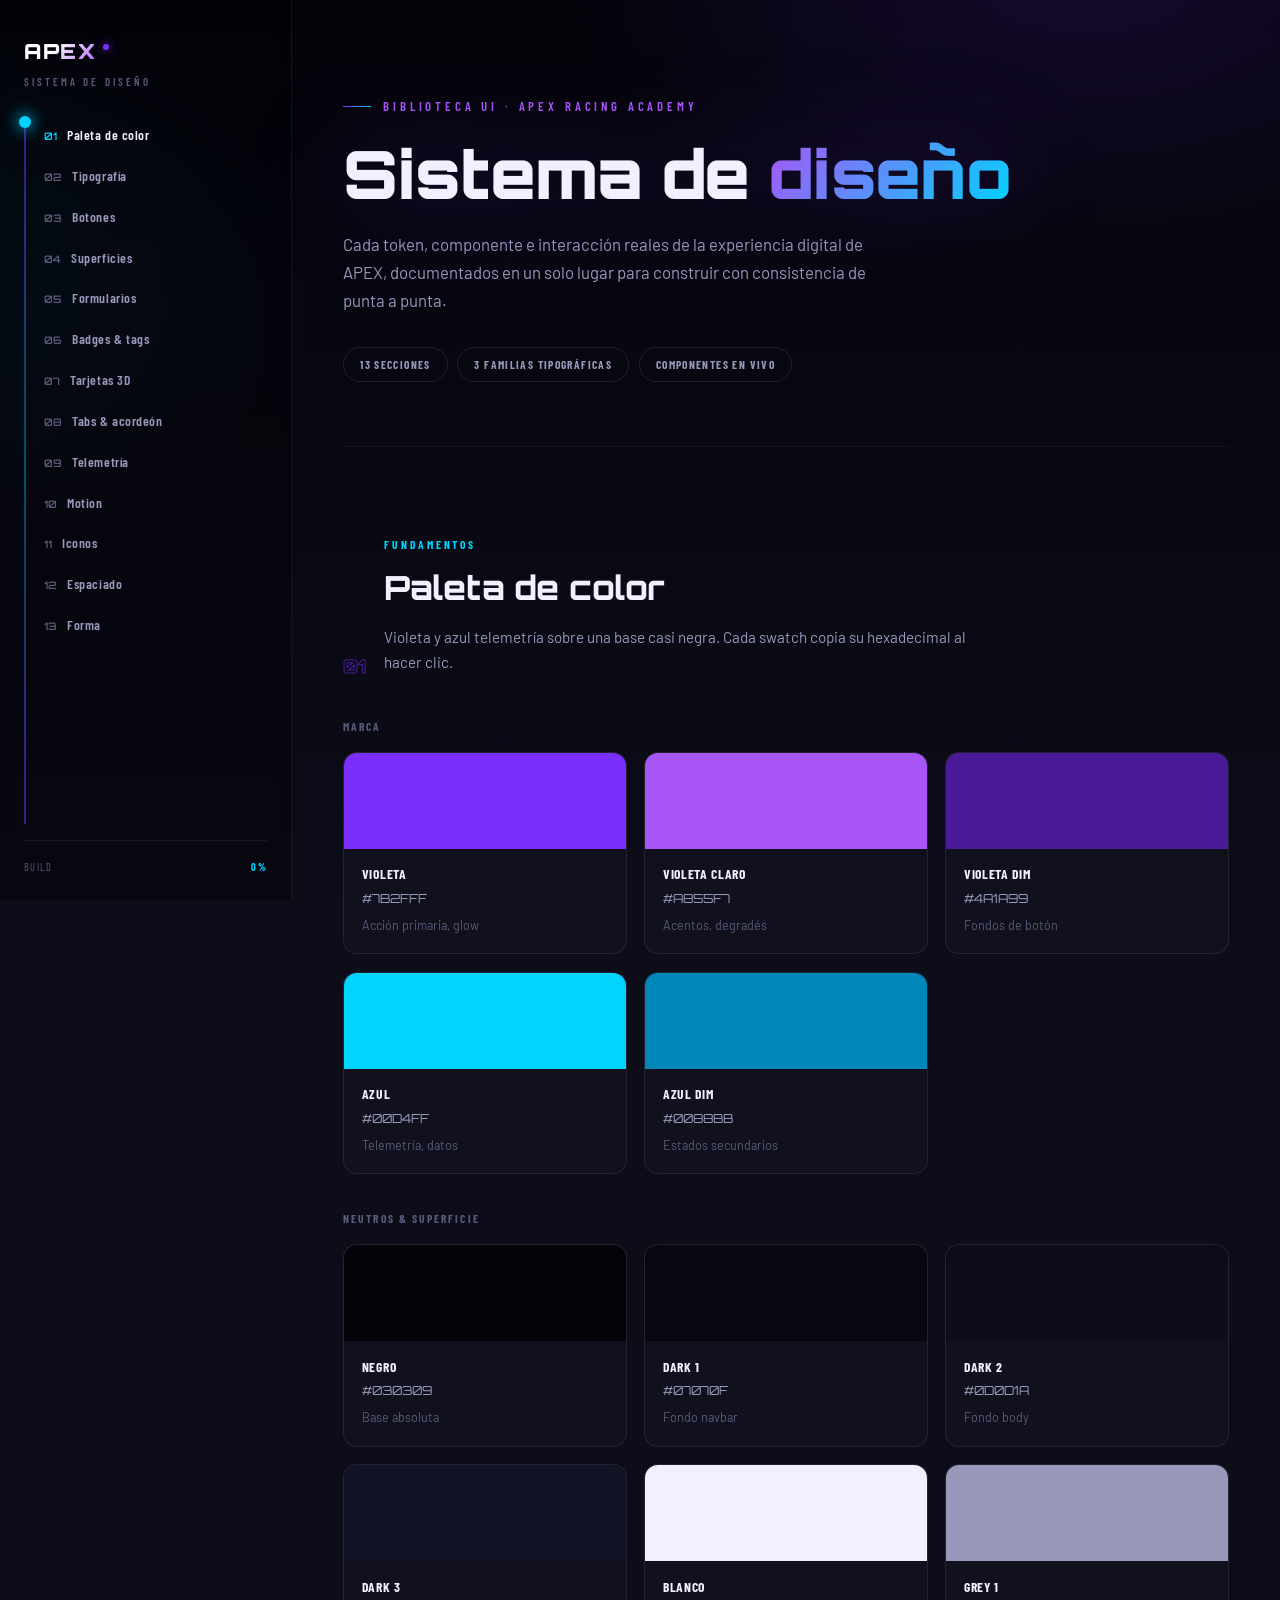
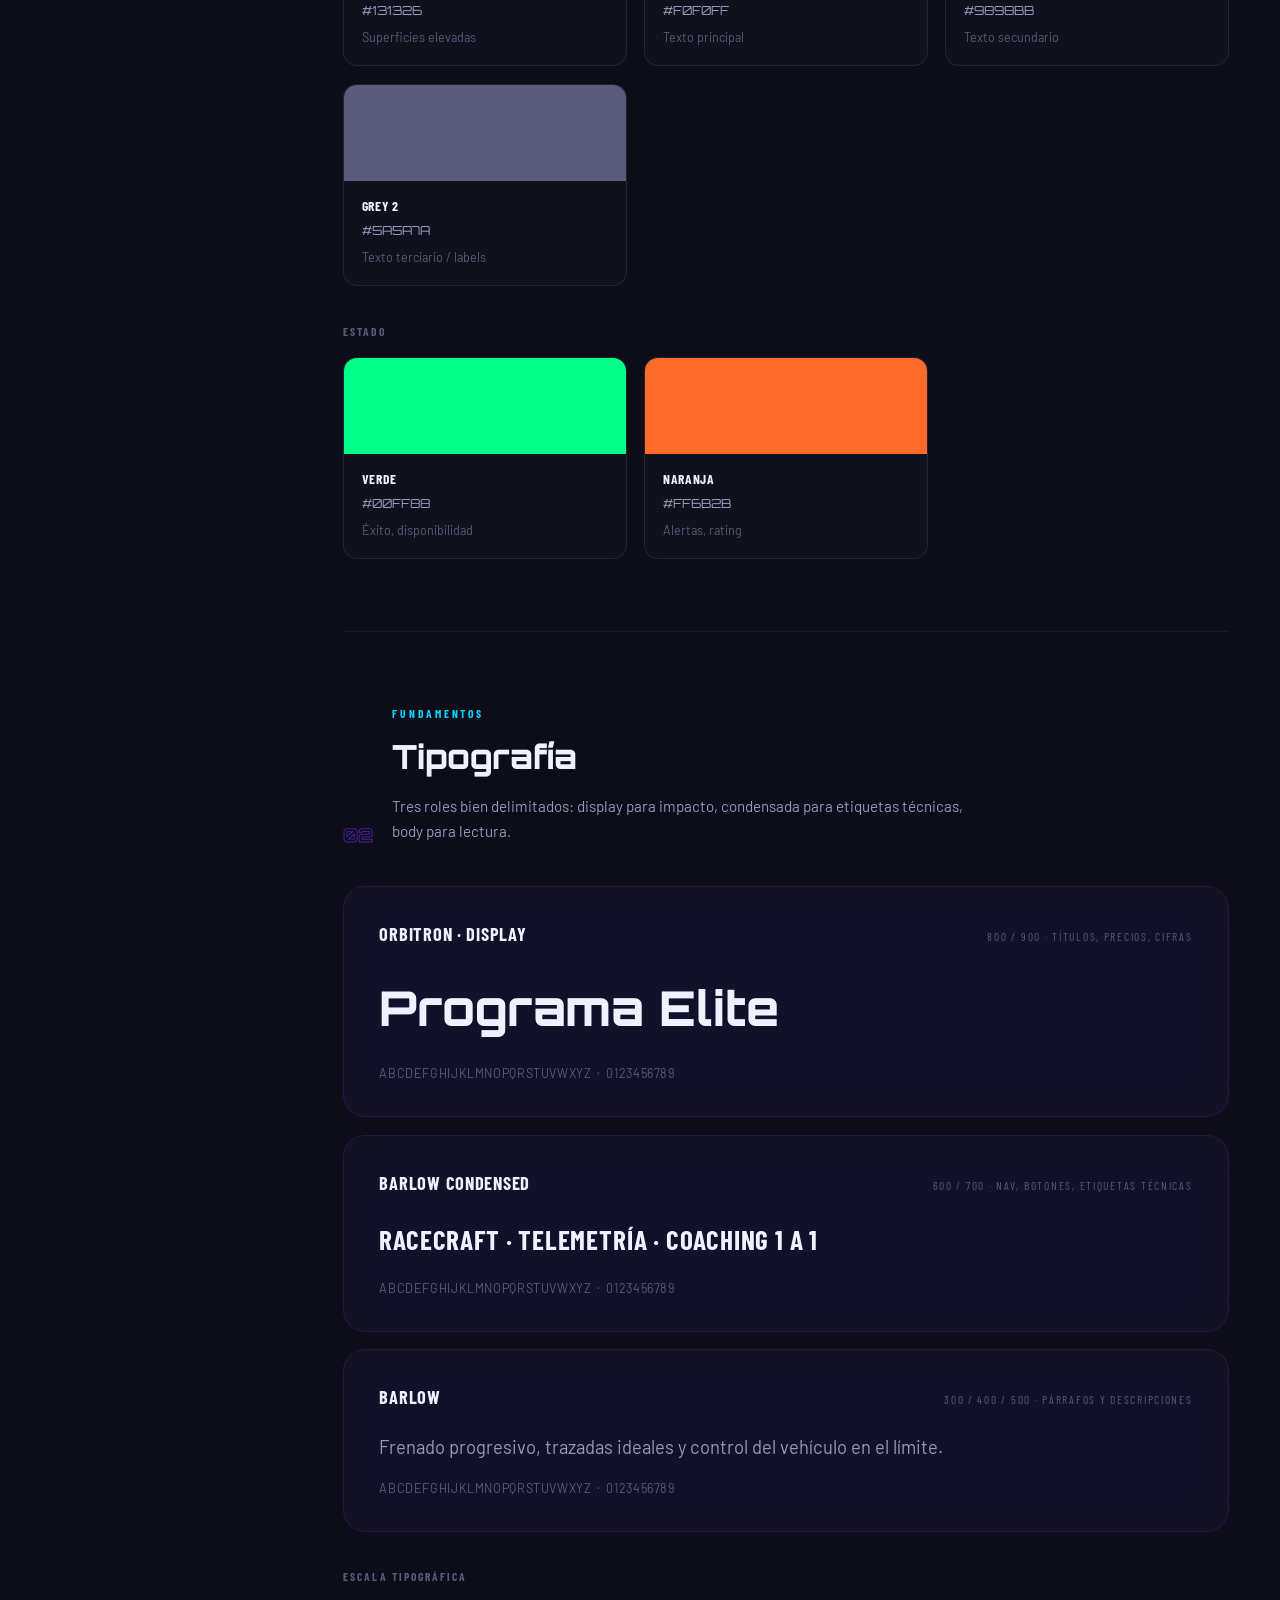
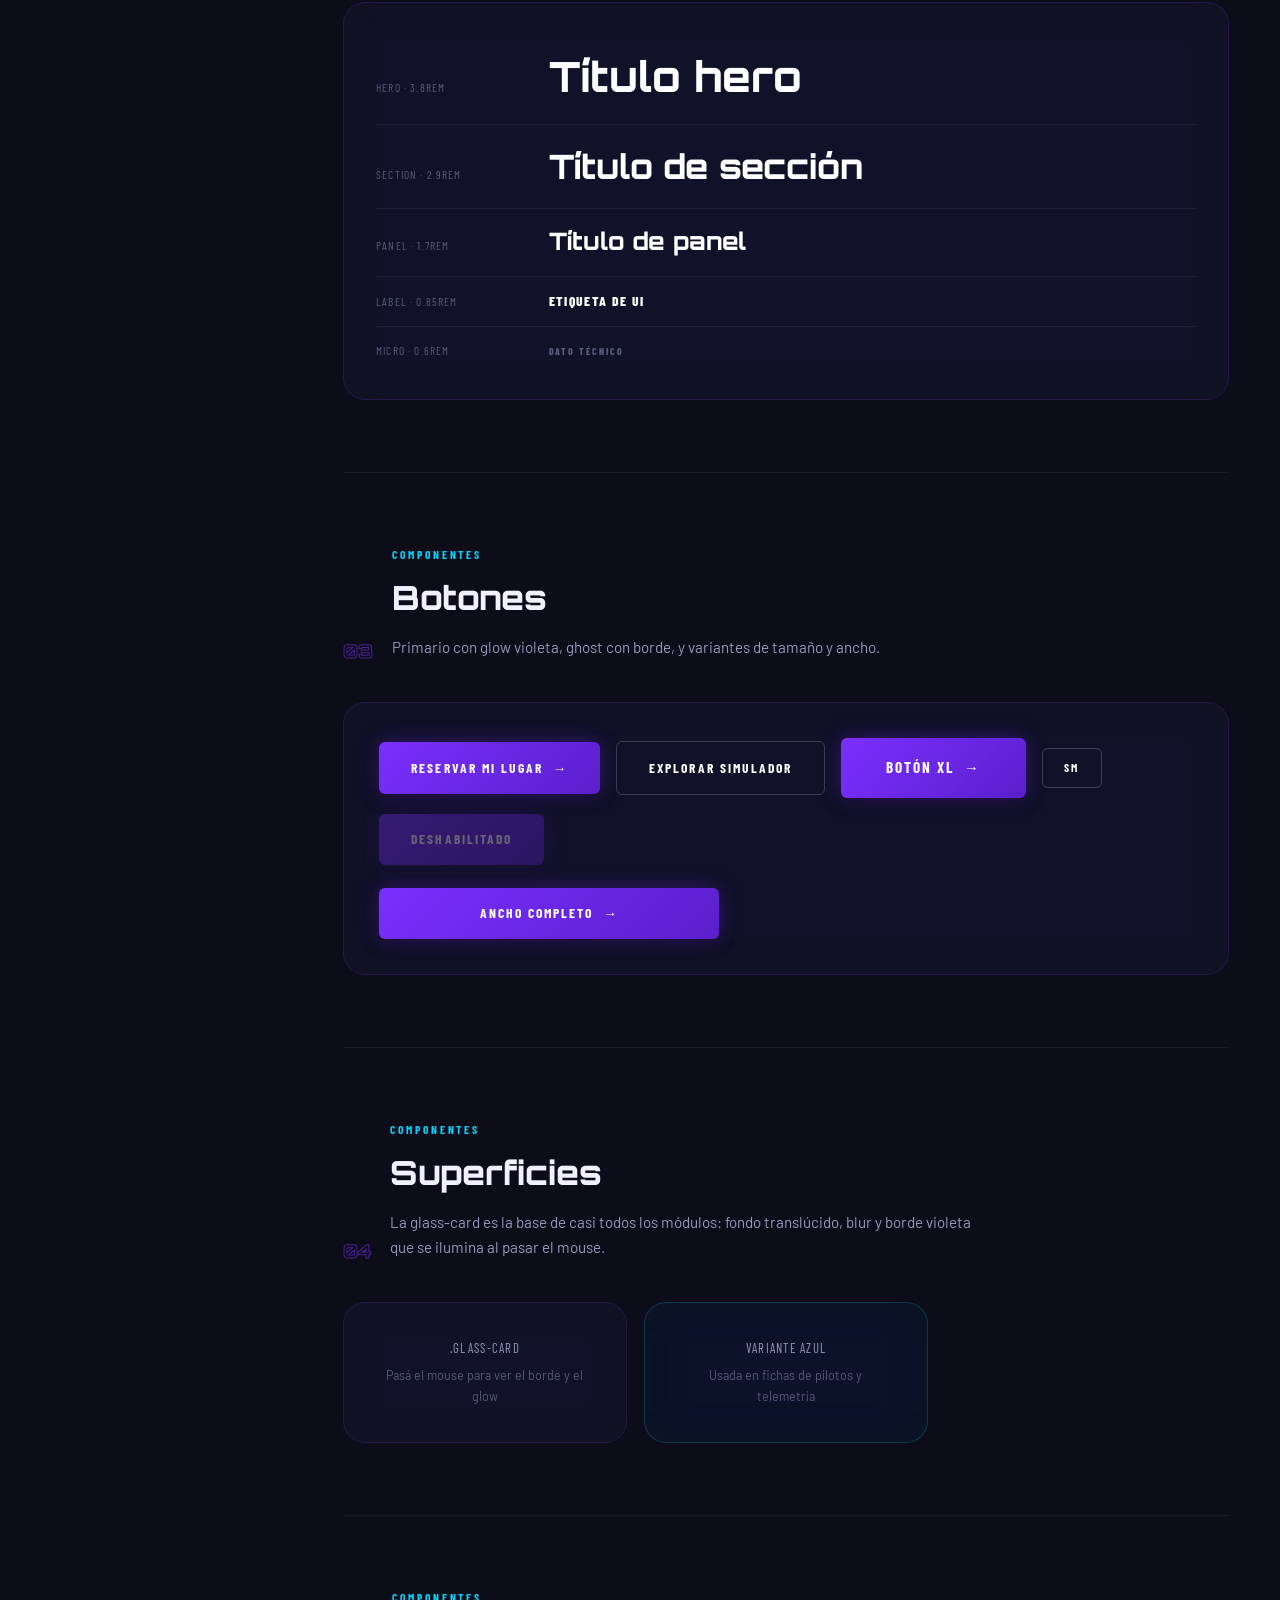
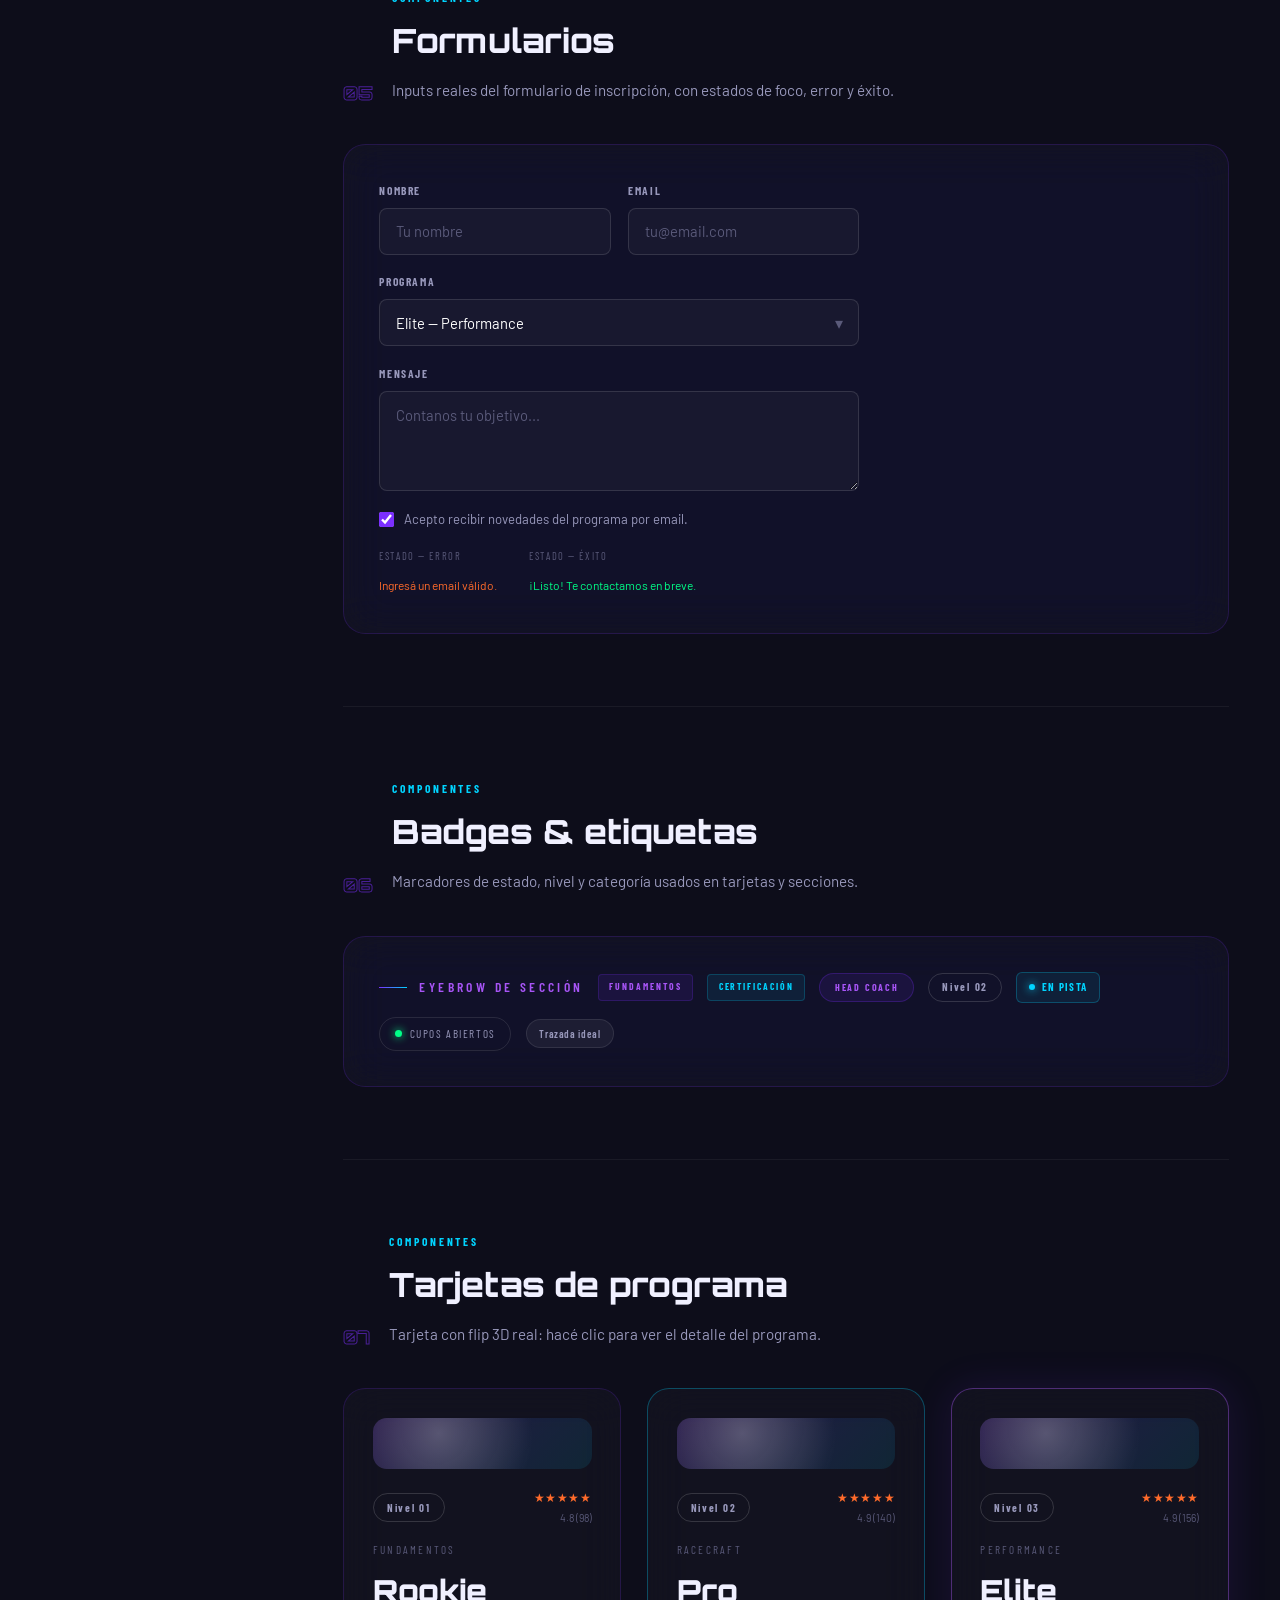
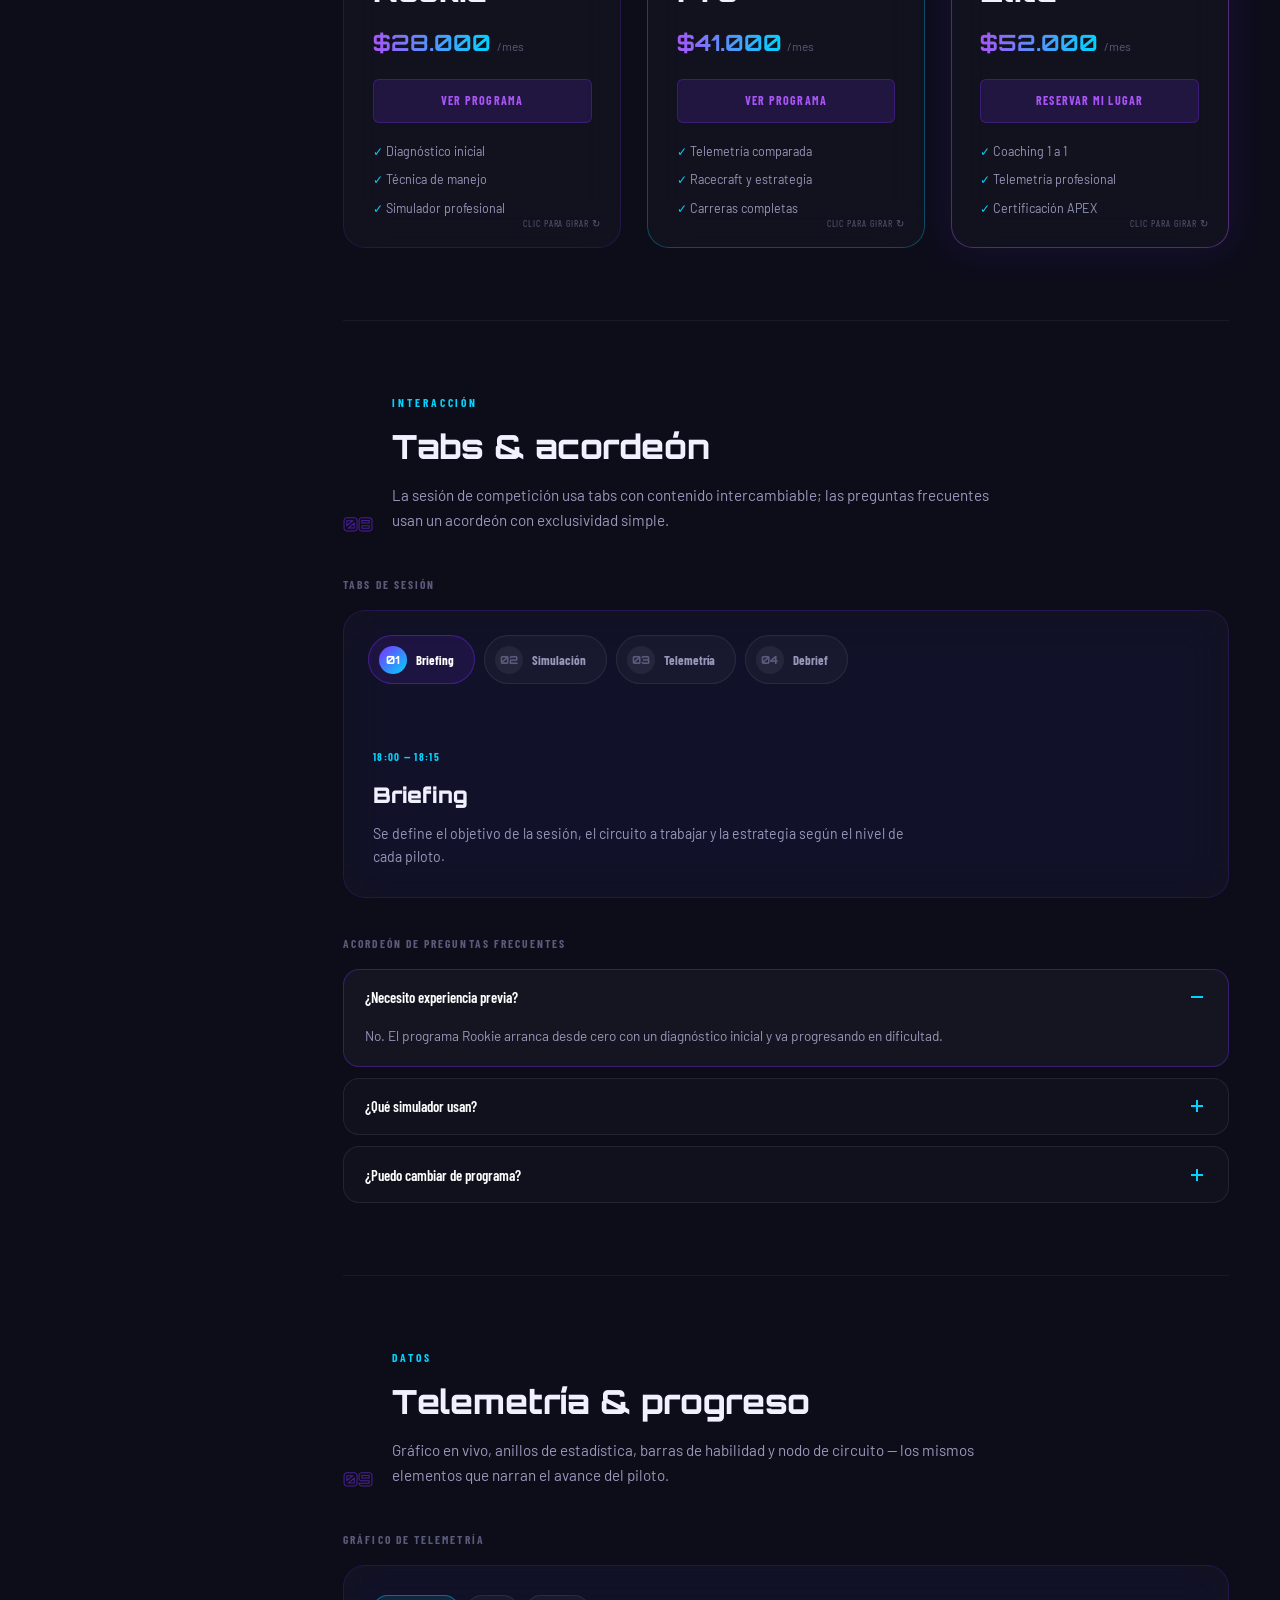
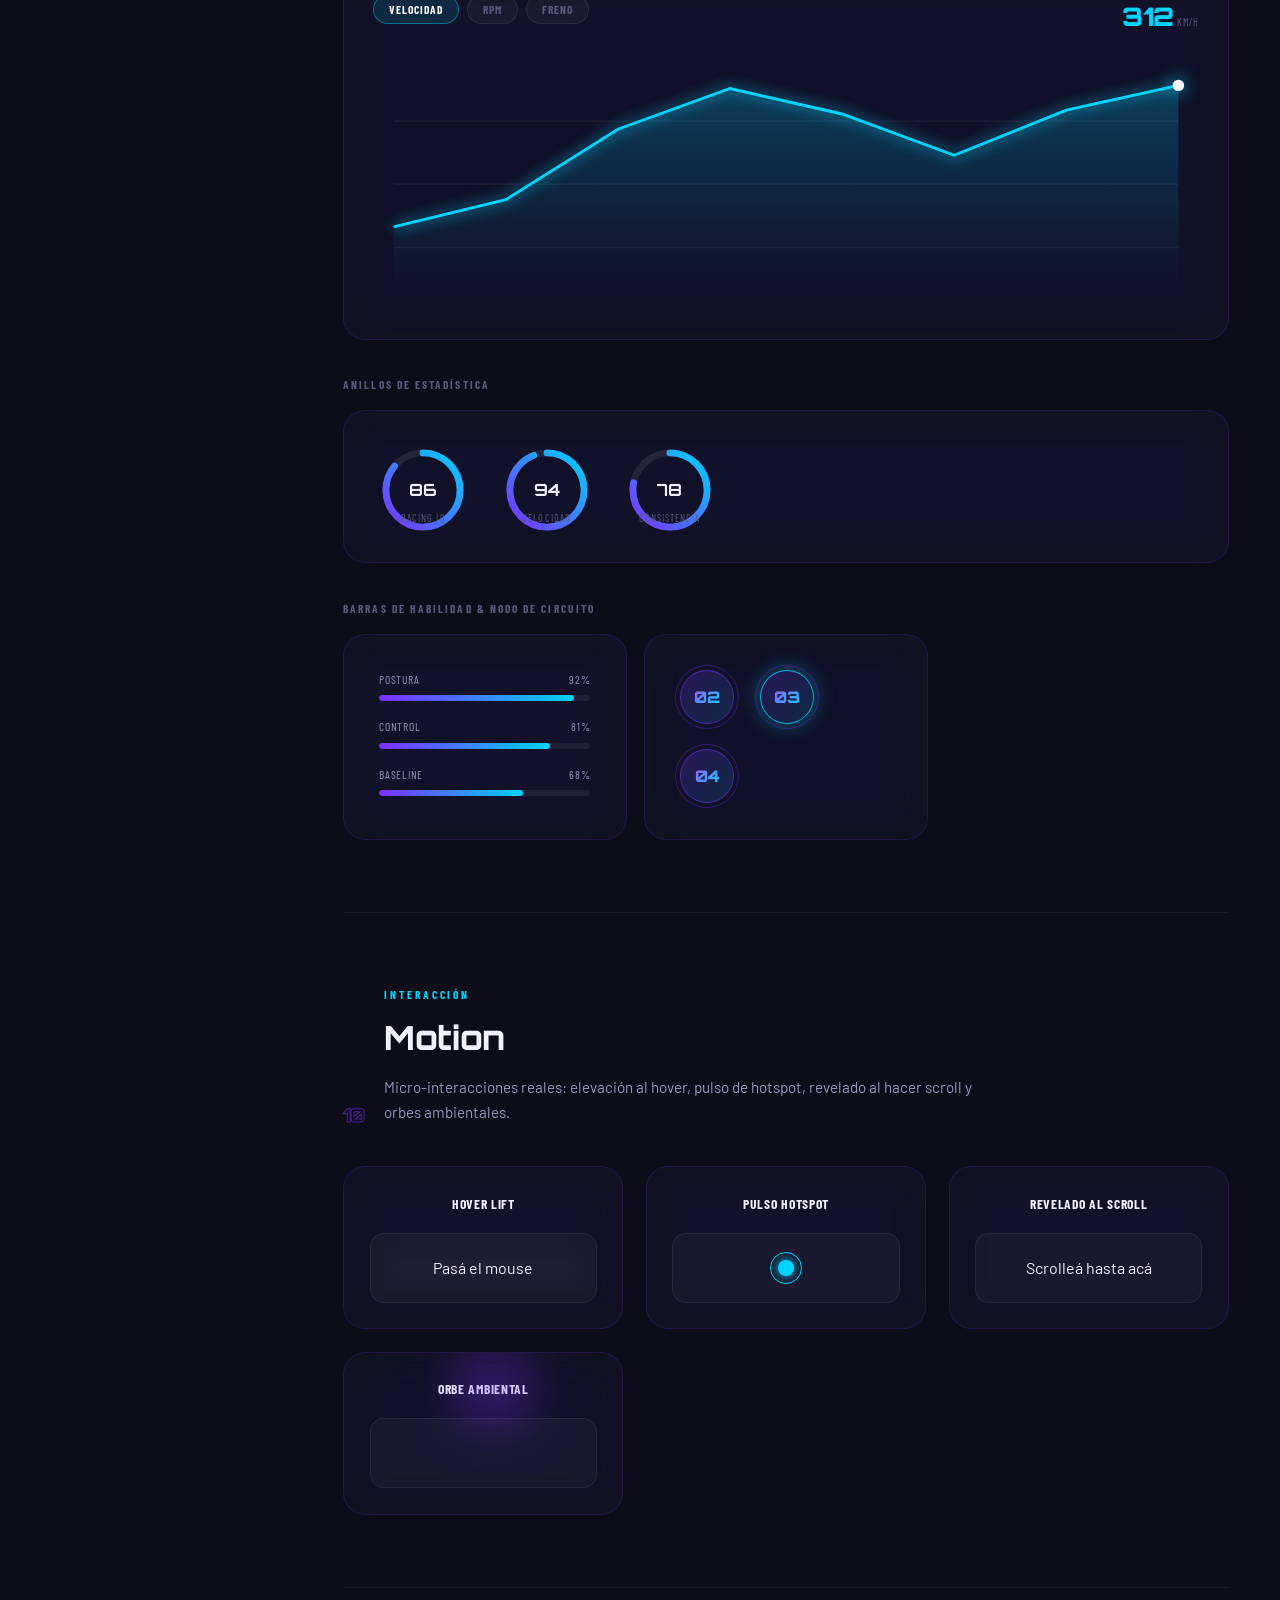
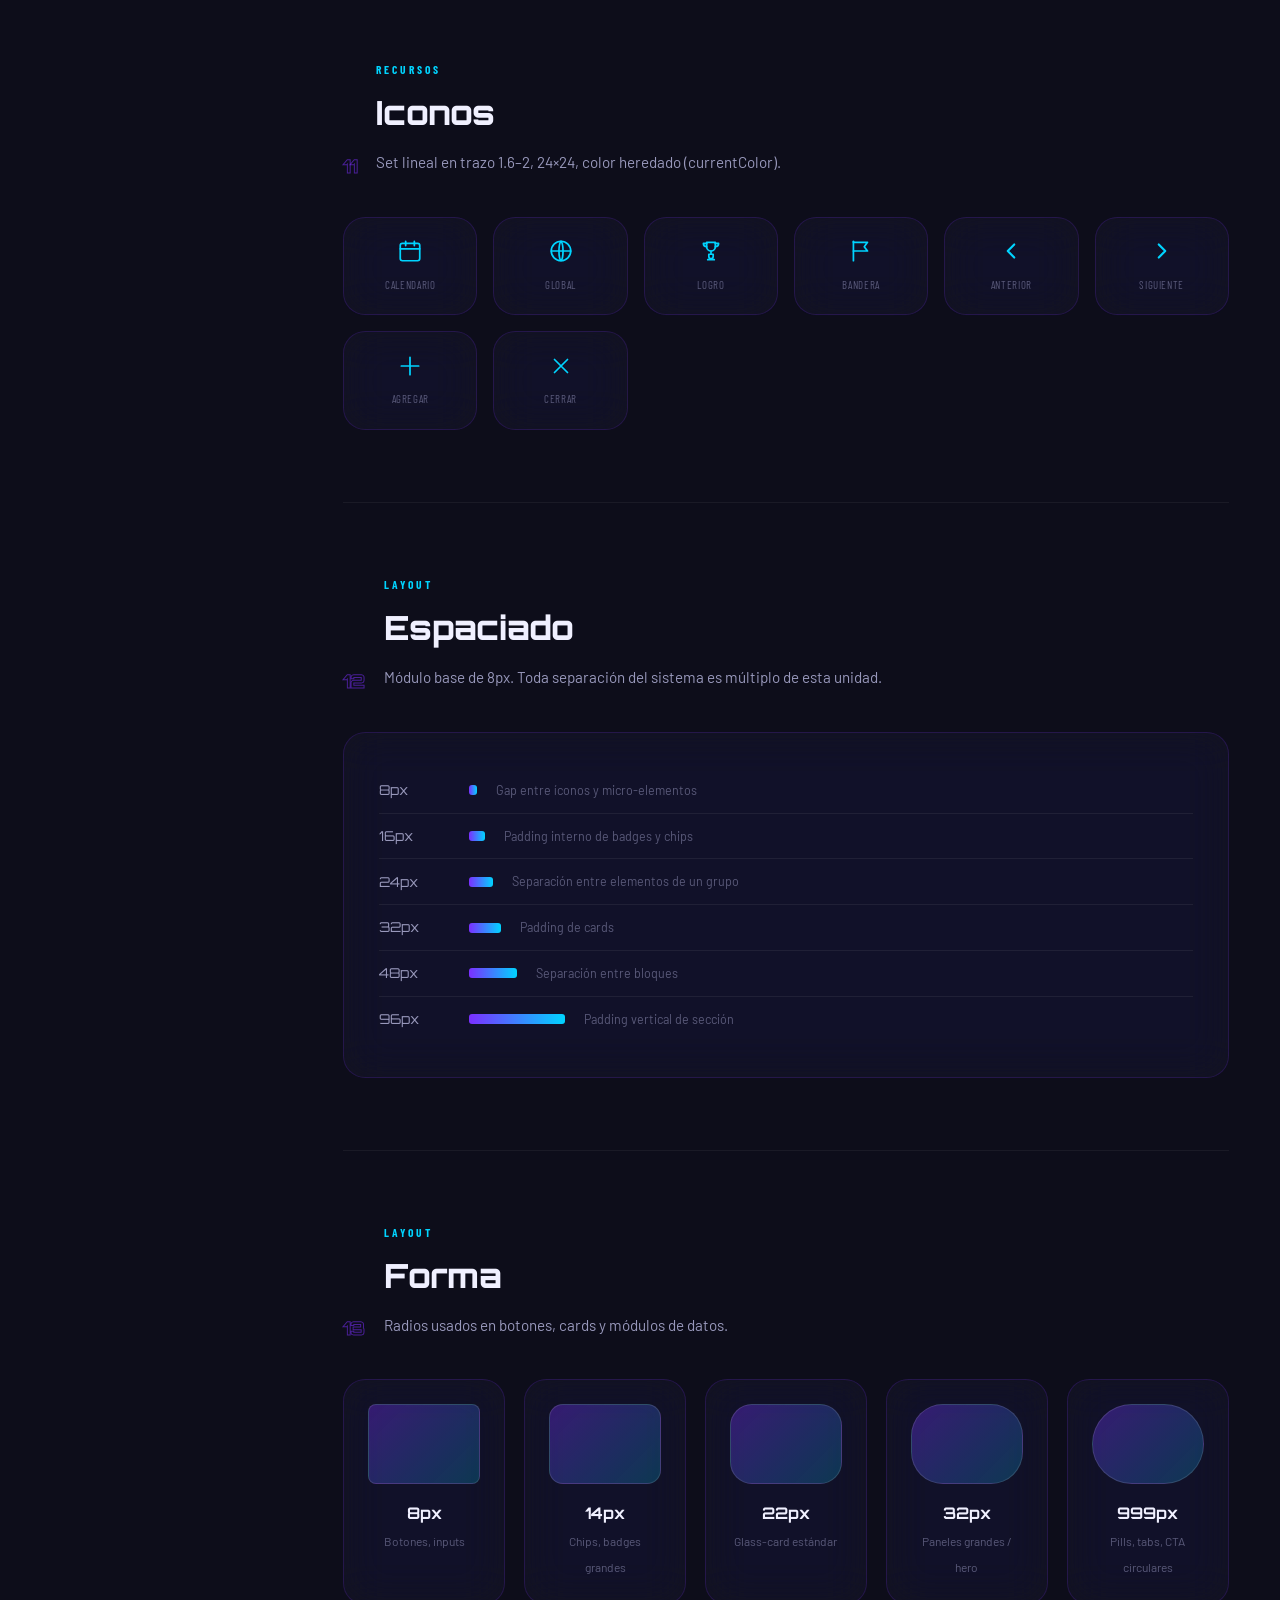
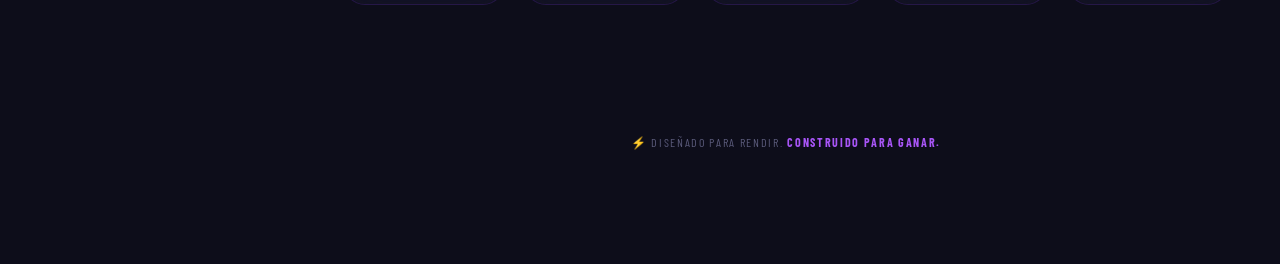
==== commit 5b080b16: "BIBLIOTECA MOBILE CORREGIDA" ====
--- a/biblioteca.html
+++ b/biblioteca.html
@@ -462,7 +462,7 @@
       </div>
 
       <p class="kit-block-label" style="margin-top:2.2rem;">Barras de habilidad &amp; nodo de circuito</p>
-      <div class="kit-swatch-grid" style="grid-template-columns:1.3fr 1fr;">
+      <div class="kit-swatch-grid kit-split-2">
         <div class="glass-card kit-demo">
           <div class="bar-demo" id="barDemo">
             <div class="bar-row"><span class="bar-row-label"><span>Postura</span><span>92%</span></span><div class="bar-track"><div class="bar-fill" data-pct="92"></div></div></div>
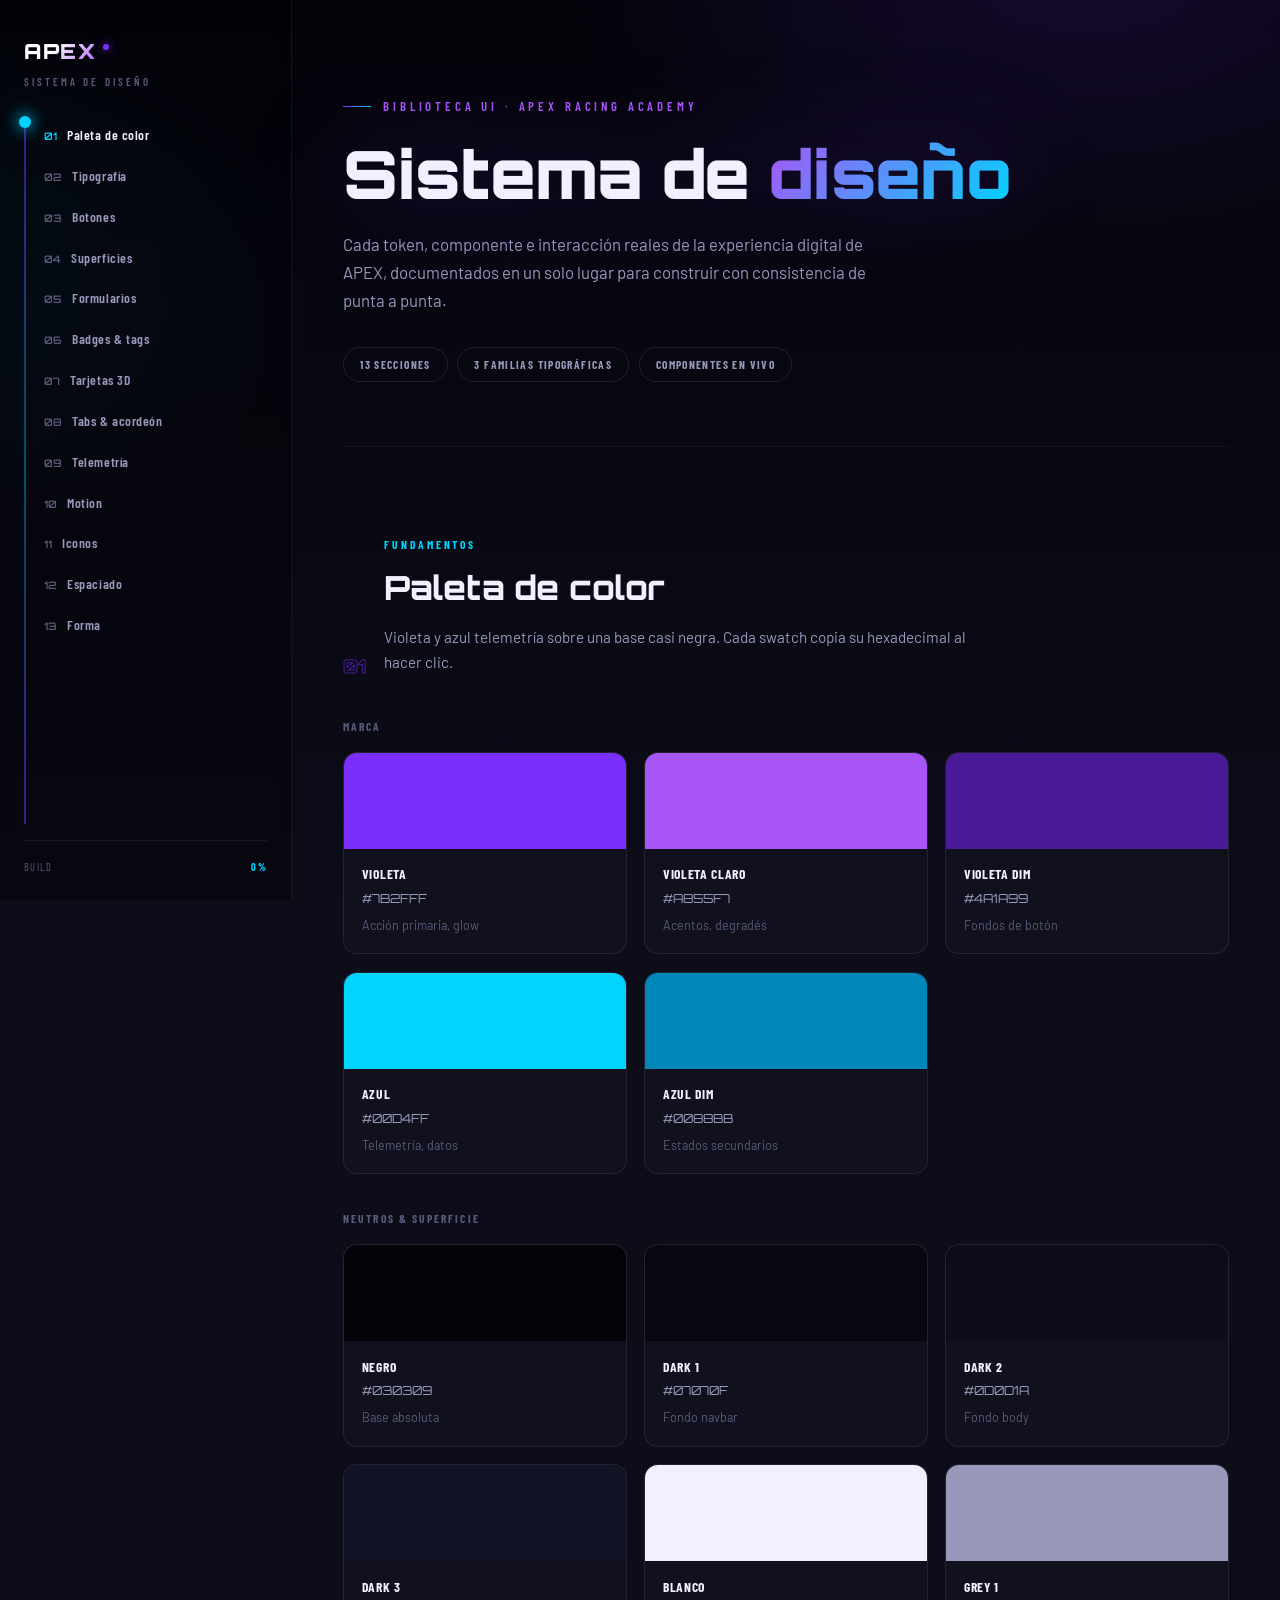
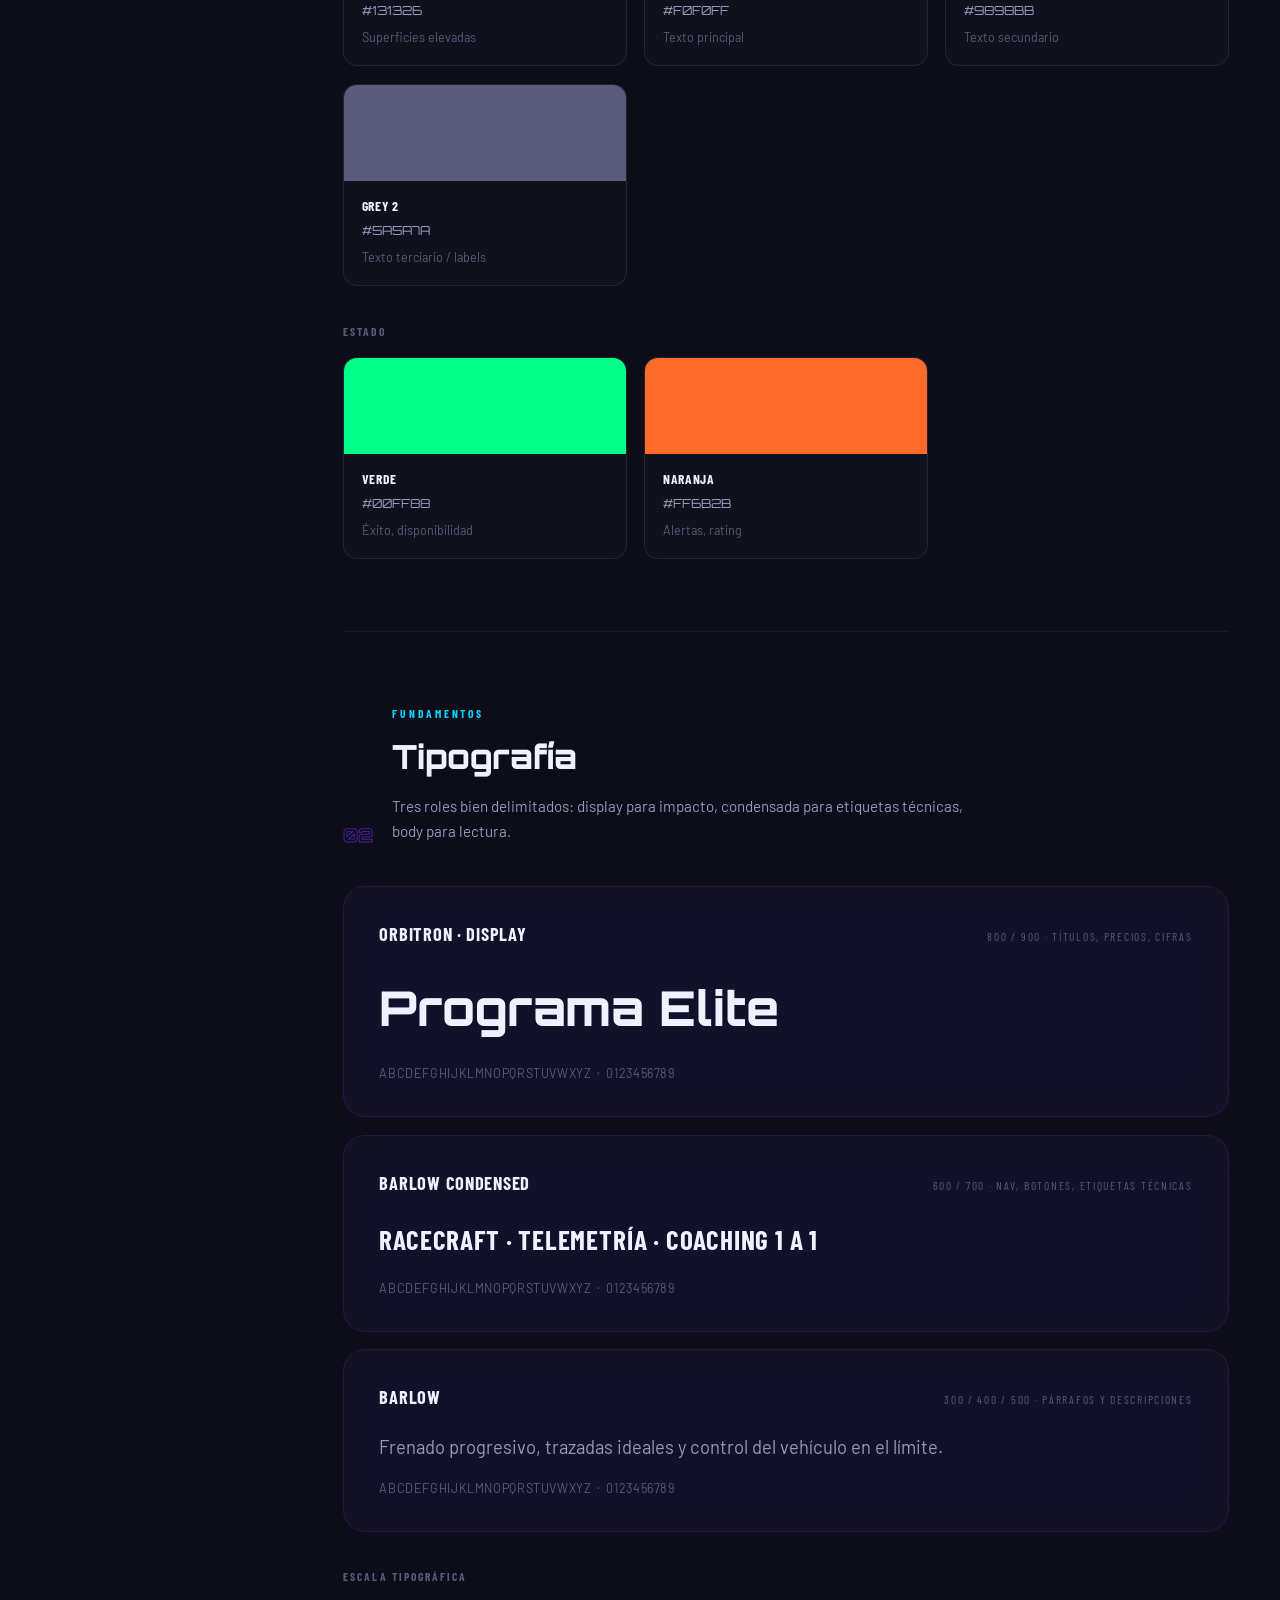
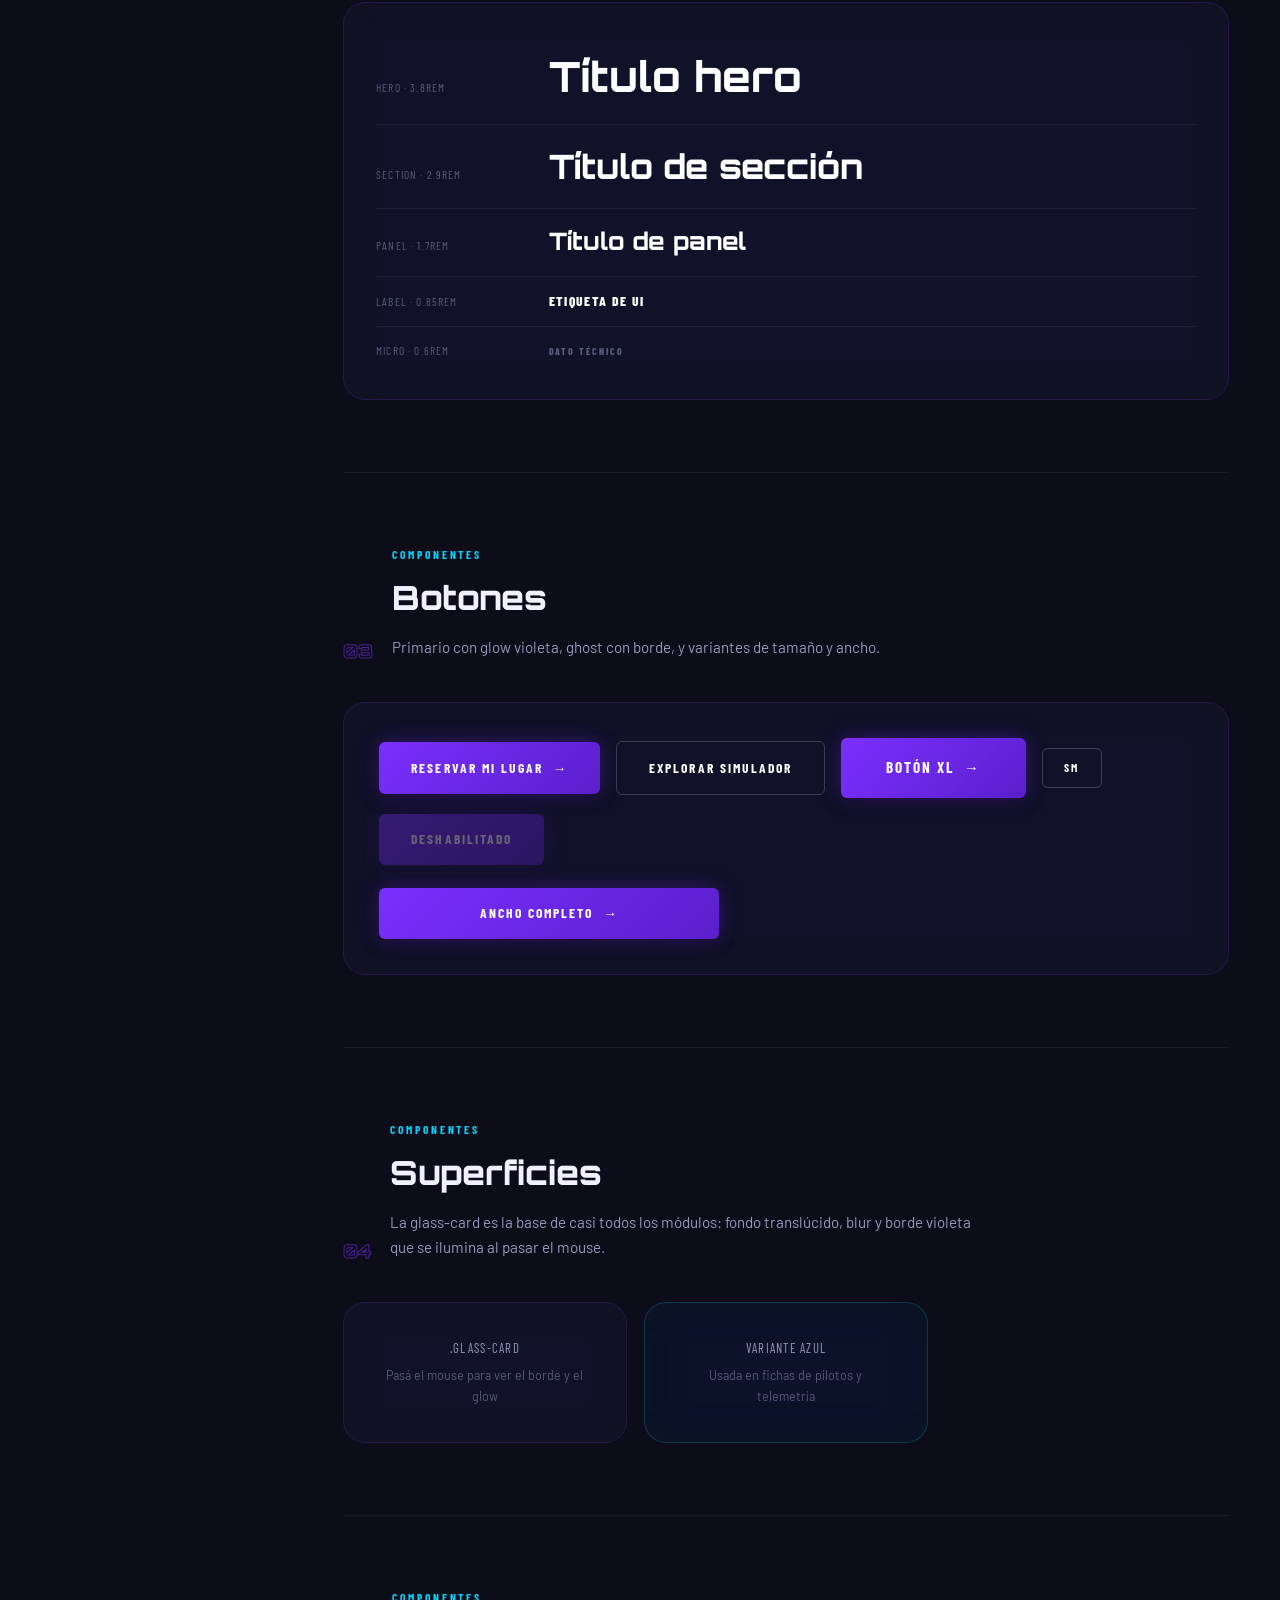
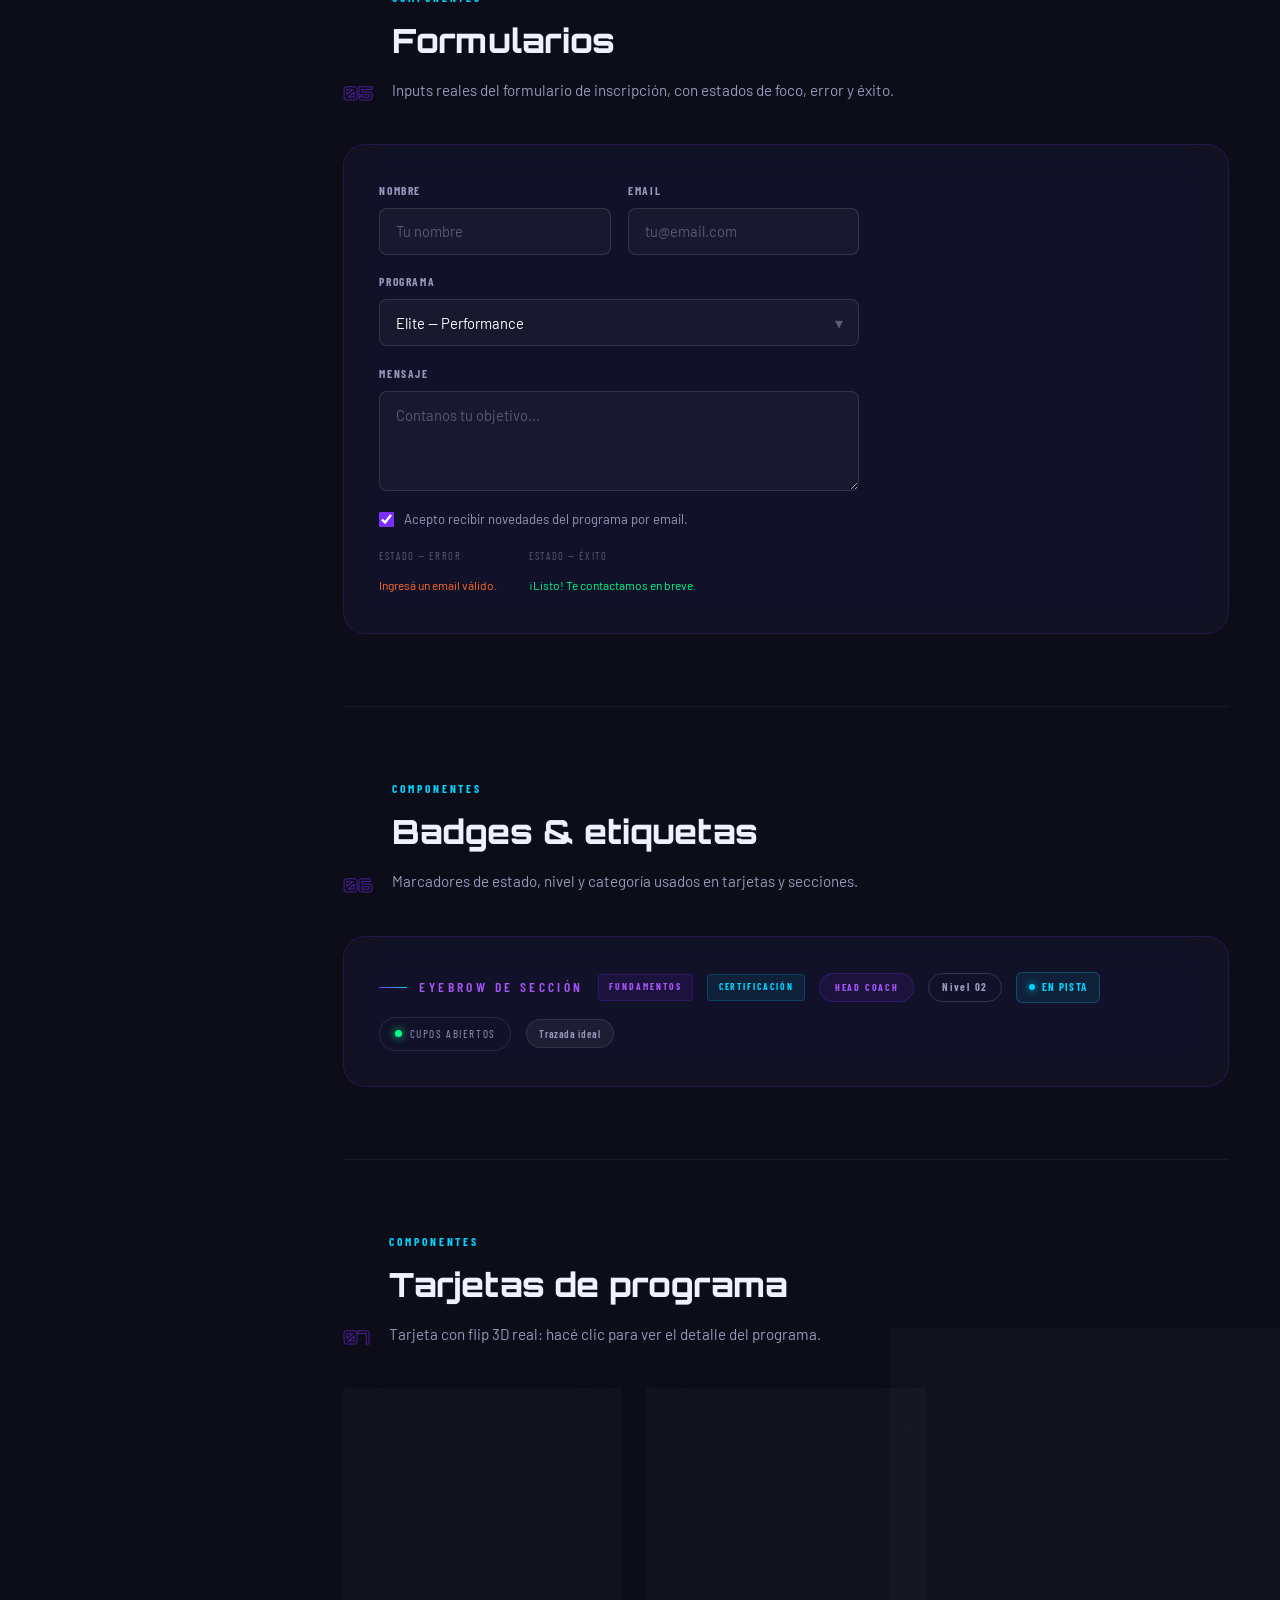
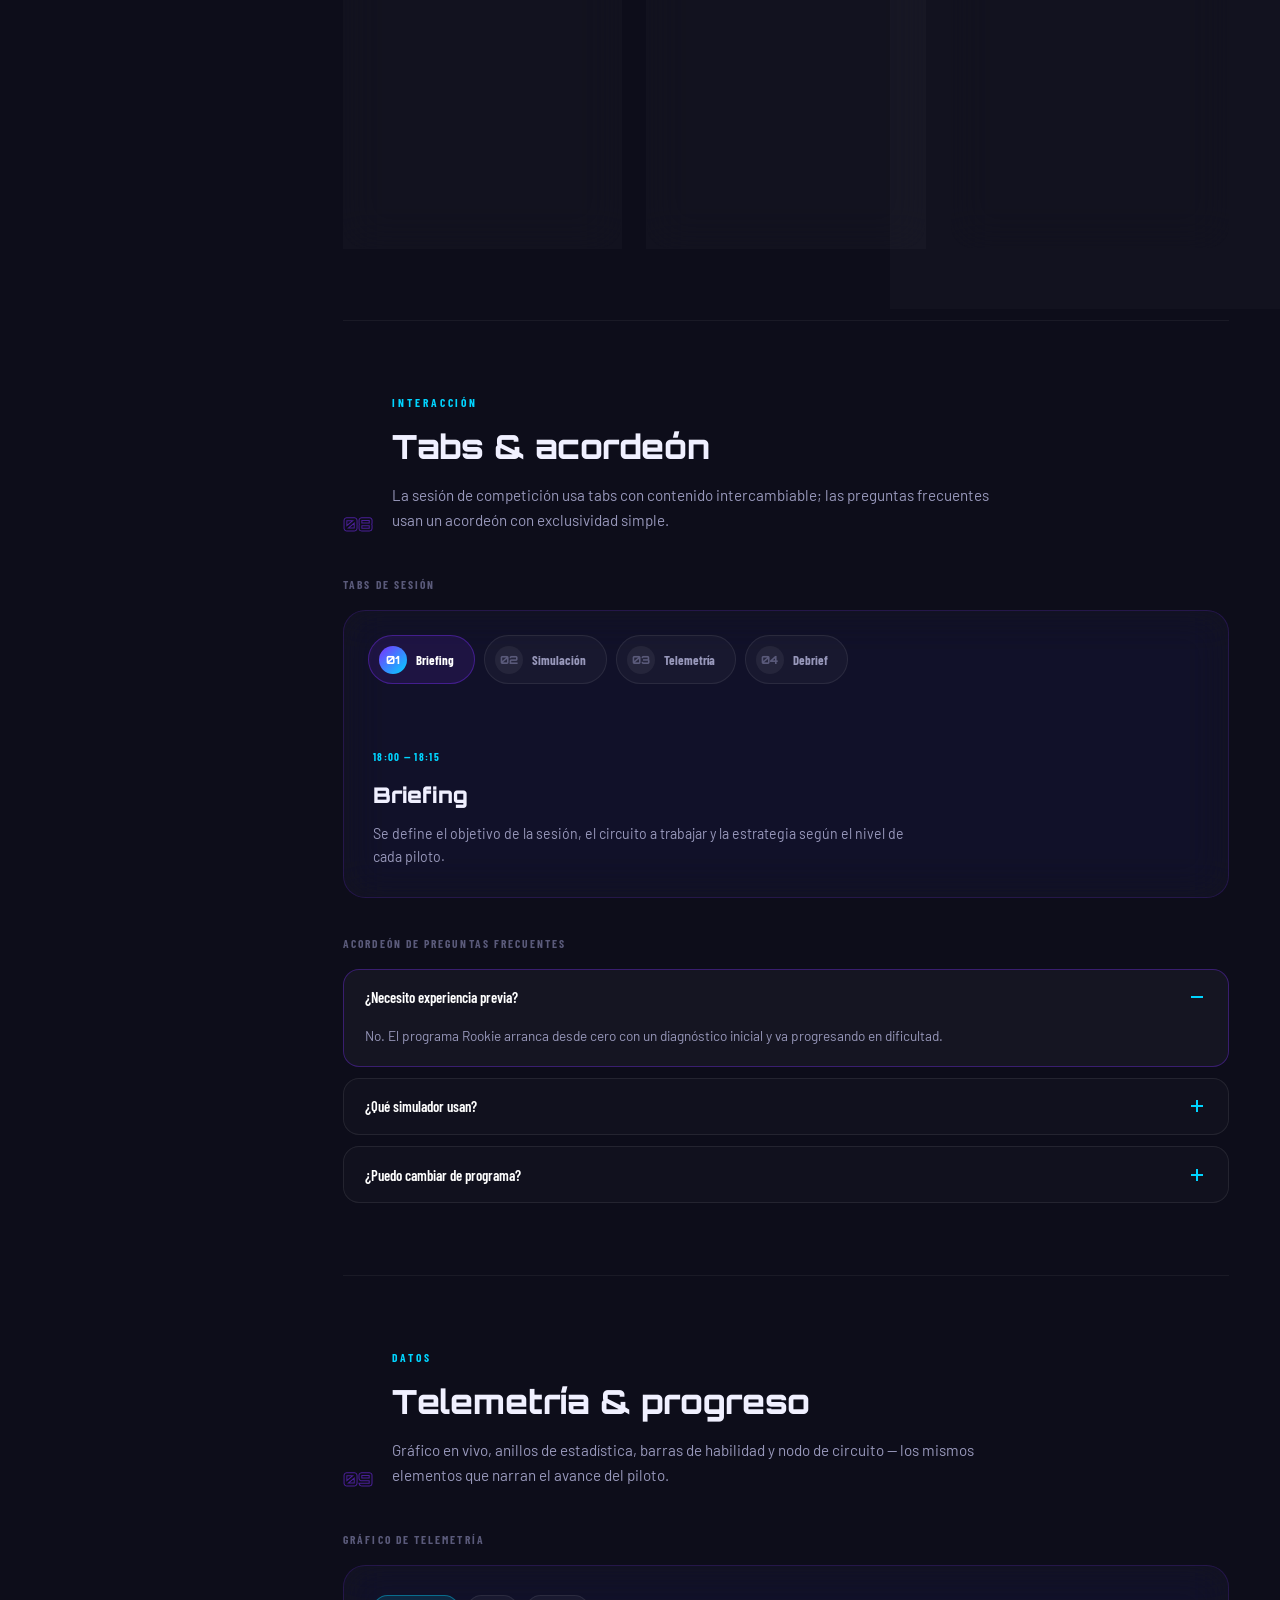
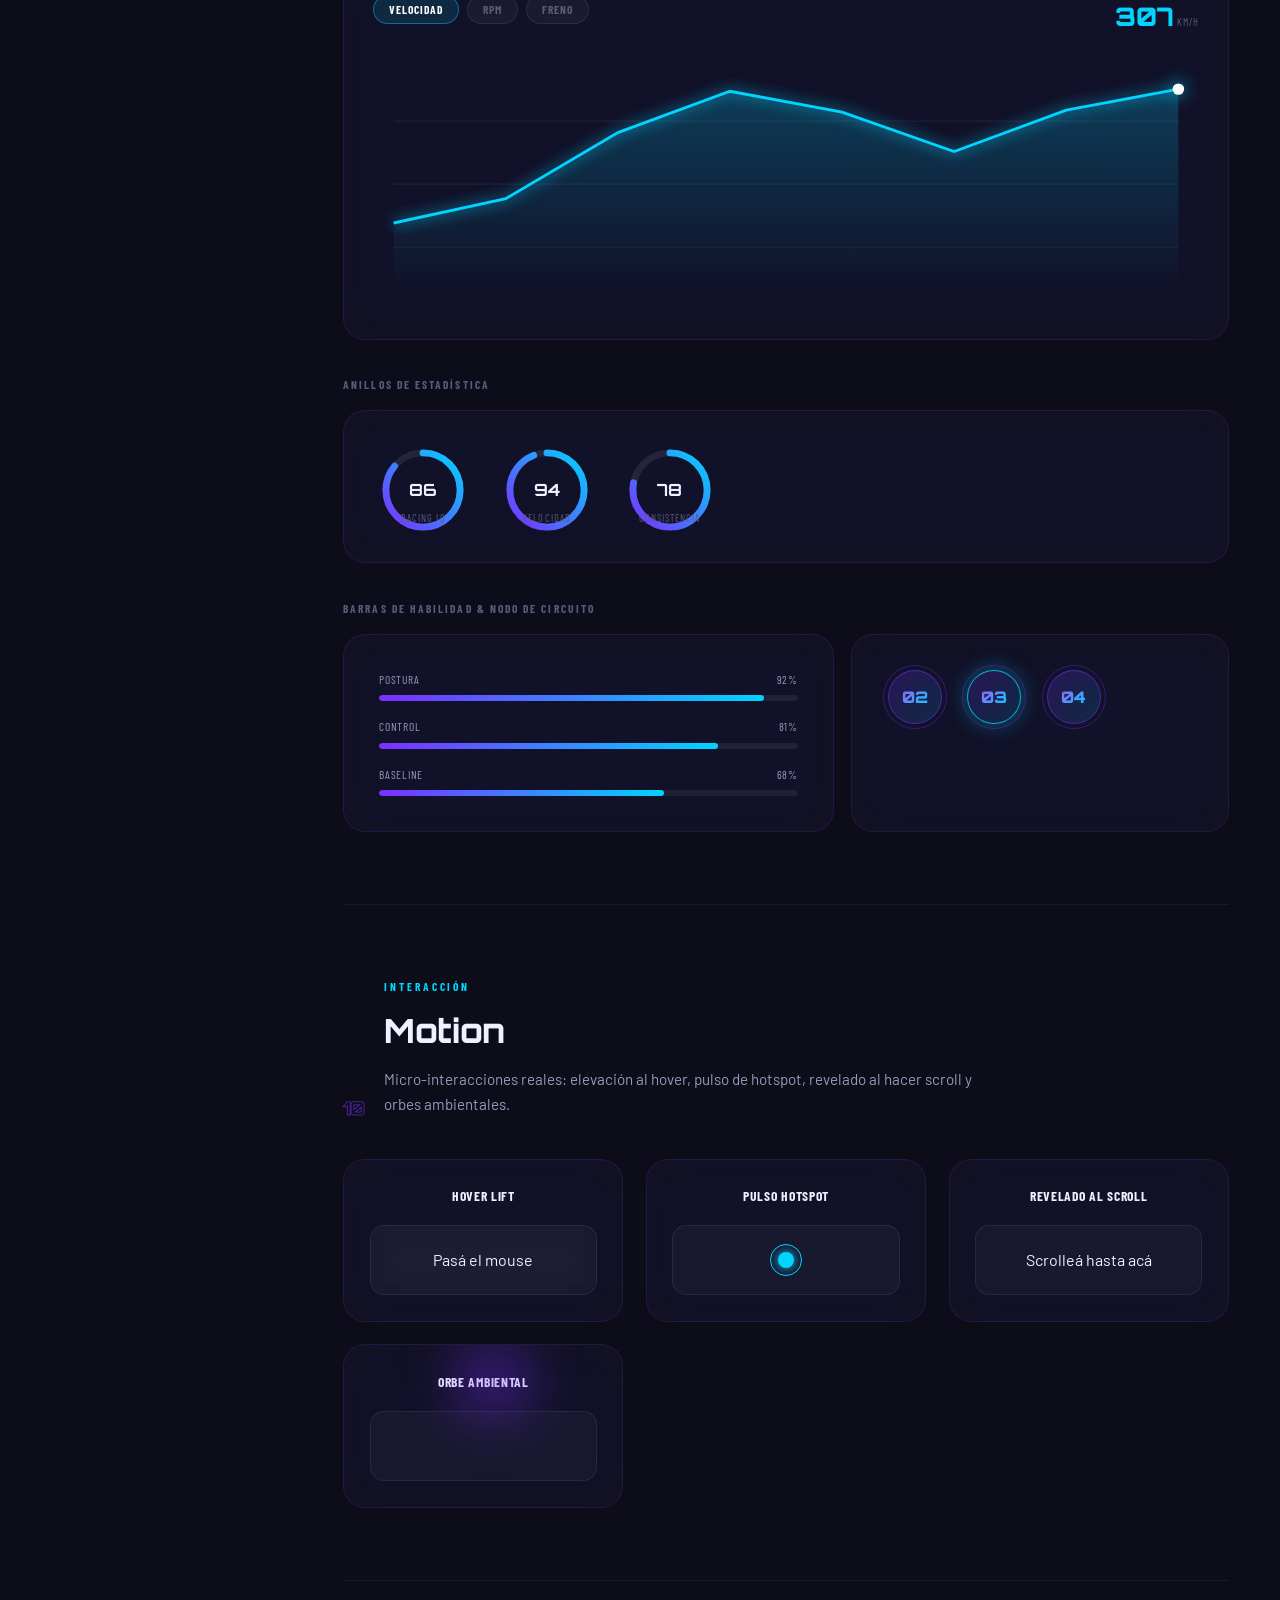
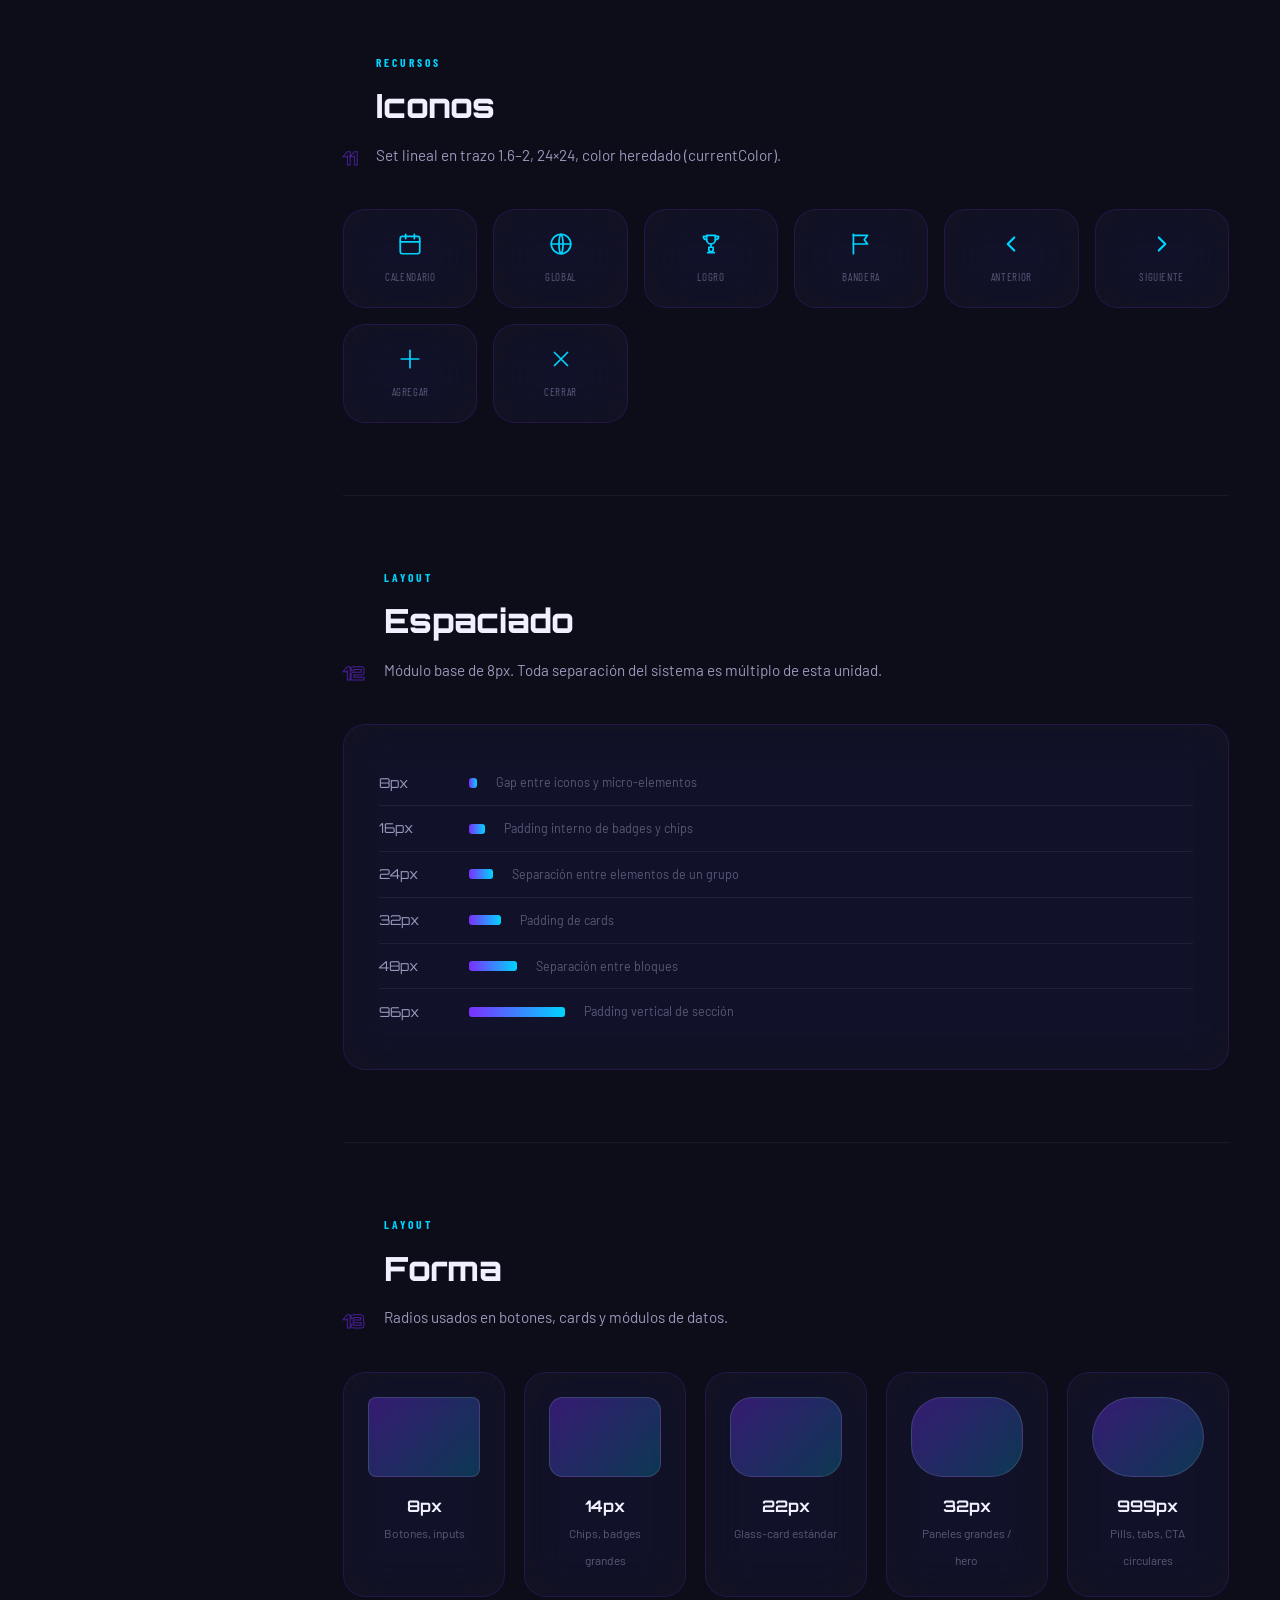
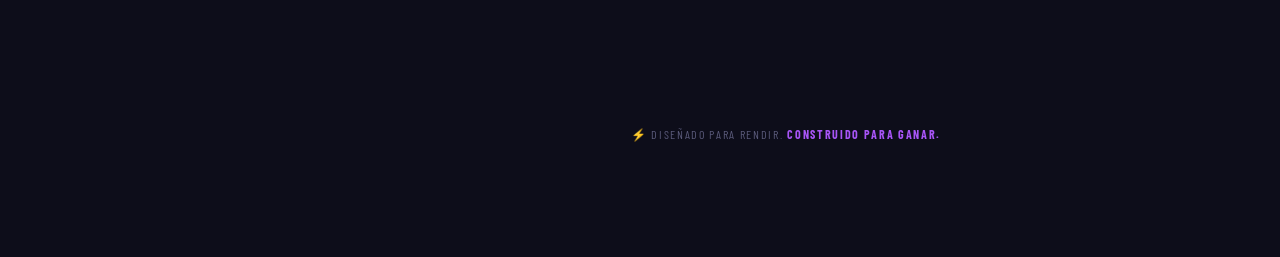
==== commit f9638897: "ICONITO!!" ====
--- a/biblioteca.html
+++ b/biblioteca.html
@@ -4,6 +4,7 @@
 <meta charset="UTF-8">
 <meta name="viewport" content="width=device-width, initial-scale=1.0">
 <title>Biblioteca UI — APEX Racing Academy</title>
+<link rel="icon" type="image/png" href="favicon.png">
 <link rel="preconnect" href="https://fonts.googleapis.com">
 <link href="https://fonts.googleapis.com/css2?family=Orbitron:wght@700;800;900&family=Barlow+Condensed:wght@500;600;700&family=Barlow:wght@300;400;500;600&display=swap" rel="stylesheet">
 <link rel="stylesheet" href="biblioteca.css">
--- a/biblioteca.css
+++ b/biblioteca.css
@@ -272,6 +272,7 @@
 
 .kit-row{ display:flex; flex-wrap:wrap; gap:1rem; align-items:center; }
 .kit-swatch-grid{ display:grid; grid-template-columns:repeat(auto-fill,minmax(240px,1fr)); gap:1.1rem; }
+.kit-split-2{ grid-template-columns:1.3fr 1fr; }
 .kit-demo{ padding:2.2rem; border-radius:var(--radius-lg); }
 .kit-demo--dark{ background:rgba(0,0,0,.28); border:1px dashed rgba(255,255,255,.1); }
 
@@ -501,4 +502,97 @@
 @media (max-width:640px){
   .form-row--two{ grid-template-columns:1fr; }
   .kit-section-head{ flex-direction:column; gap:.4rem; }
-}
+
+  /* -- Layout general: menos aire arriba/abajo -- */
+  .kit-main{ padding:0 1.1rem 3rem; }
+
+  /* -- Hero -- */
+  .kit-hero{ padding:2.6rem 0 2rem; margin-bottom:.4rem; }
+  .kit-kicker{ font-size:.65rem; letter-spacing:.2em; margin-bottom:1rem; }
+  .kit-hero h1{ font-size:clamp(1.9rem,9vw,2.5rem); margin-bottom:1rem; }
+  .kit-hero p{ font-size:.92rem; margin-bottom:1.4rem; }
+  .kit-hero-meta{ gap:.5rem; }
+  .kit-meta-chip{ font-size:.62rem; padding:.4rem .8rem; }
+
+  /* -- Secciones -- */
+  .kit-section{ padding:2.4rem 0; }
+  .kit-section-head{ margin-bottom:1.6rem; }
+  .kit-section-num{ font-size:.95rem; }
+  .kit-section-desc{ font-size:.88rem; margin-top:.4rem; }
+  .kit-block-label{ margin-bottom:.7rem; }
+
+  /* -- Grillas: menos separación -- */
+  .kit-swatch-grid{ gap:.8rem; }
+  .kit-split-2{ grid-template-columns:1fr; }
+
+  /* -- Superficies / demos genéricas -- */
+  .kit-demo{ padding:1.3rem; }
+  .color-swatch{ height:78px; }
+
+  /* -- Tipografía -- */
+  .type-card{ padding:1.3rem 1.4rem; margin-bottom:.8rem; }
+  .type-card-head{ margin-bottom:.8rem; }
+  .type-sample-display{ font-size:clamp(1.5rem,8vw,2.1rem); }
+  .type-sample-condensed{ font-size:1.3rem; }
+  .type-sample-body{ font-size:1rem; }
+  .scale-row{ gap:.9rem; padding:.65rem 0; flex-wrap:wrap; }
+  .scale-label{ width:100%; font-size:.65rem; }
+
+  /* -- Formularios -- */
+  .apex-form{ max-width:100%; gap:.9rem; }
+
+  /* -- Tarjetas de programa (flip) -- */
+  .program-grid{ gap:1rem; }
+  .program-card{ height:400px; }
+  .program-front,.program-back{ padding:1.25rem; }
+  .program-visual{ height:60px; margin-bottom:.8rem; }
+  .program-front-top{ margin-bottom:.6rem; }
+  .program-name{ font-size:1.5rem; margin-bottom:.4rem; }
+  .program-price{ margin-bottom:.8rem; }
+  .program-price strong{ font-size:1.2rem; }
+  .program-btn{ padding:.6rem .8rem; margin-bottom:.8rem; font-size:.68rem; }
+  .program-check-list{ gap:.4rem; font-size:.74rem; }
+  .program-hint{ bottom:.7rem; right:.9rem; font-size:.56rem; }
+  .program-back-title{ font-size:1.35rem; }
+  .program-back-list{ margin:.8rem 0; }
+
+  /* -- Tabs / acordeón -- */
+  .ss-panel{ padding:1.3rem; min-height:120px; }
+  .ss-panel-title{ font-size:1.15rem; }
+  .ss-panel-desc{ font-size:.85rem; }
+  .faq-question{ padding:.9rem 1.05rem; font-size:.85rem; }
+
+  /* -- Telemetría -- */
+  .tm-dashboard{ padding:1.3rem; }
+  .tm-readout-value{ font-size:1.3rem; }
+  .ring-demo{ gap:1.4rem; justify-content:space-between; }
+  .ring-item svg{ width:70px; height:70px; }
+  .ring-item strong{ margin-top:-48px; font-size:.9rem; }
+  .rm-mini{ gap:1rem; }
+  .rm-node-demo{ width:44px; height:44px; }
+
+  /* -- Motion -- */
+  .motion-grid{ gap:.9rem; }
+  .motion-card{ padding:1.2rem; }
+  .motion-demo-box{ height:56px; }
+  .orb-demo{ width:100px; height:100px; }
+
+  /* -- Iconos -- */
+  .icon-grid{ gap:.7rem; }
+  .icon-card{ padding:1rem .5rem; gap:.5rem; }
+
+  /* -- Espaciado / forma -- */
+  .space-row{ padding:.55rem 0; gap:.9rem; }
+  .space-label{ width:56px; font-size:.72rem; }
+  .shape-grid{ gap:.9rem; }
+  .shape-card{ padding:1.2rem; }
+  .shape-swatch{ height:60px; margin-bottom:.7rem; }
+
+  /* -- Footer -- */
+  .kit-footer{ padding:2.2rem 0 .8rem; }
+}
+
+@media (max-width:400px){
+  .ring-demo{ justify-content:center; gap:1.8rem; }
+  .program-card{ height:420px; }
+}
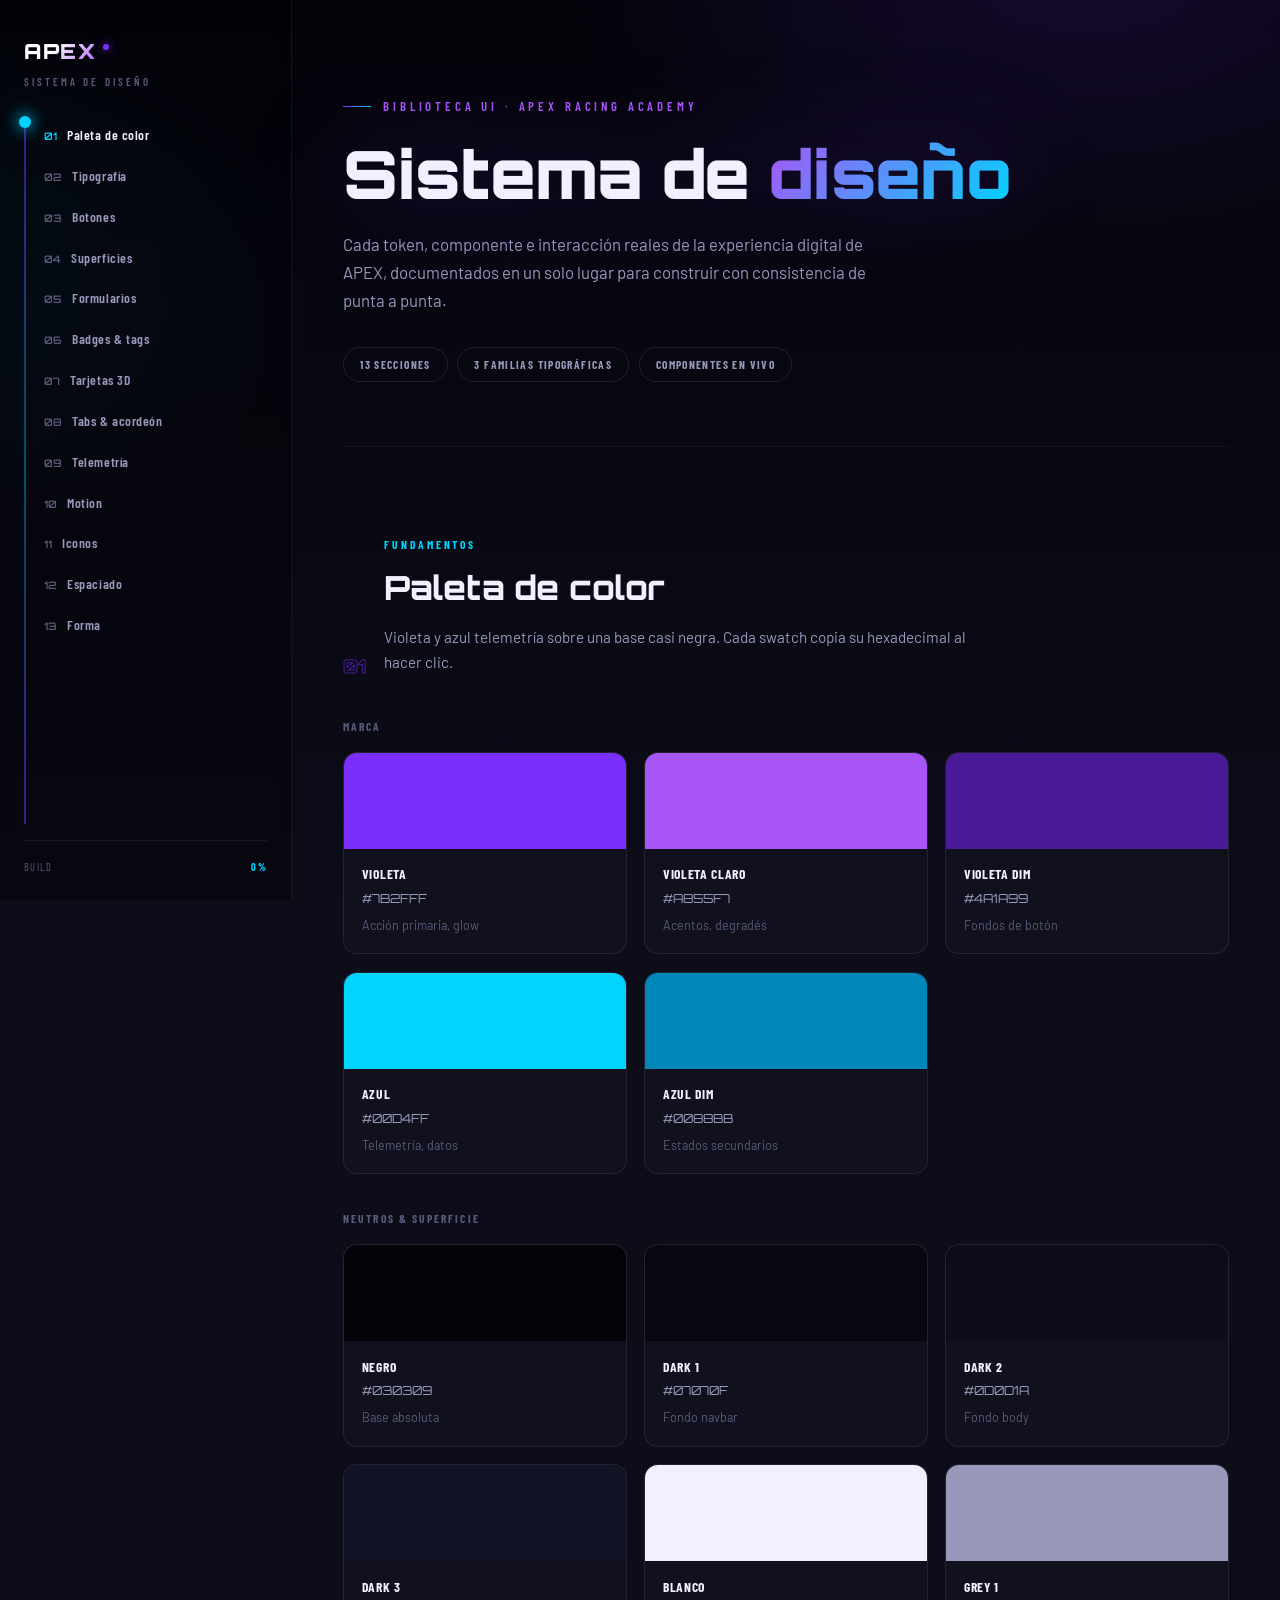
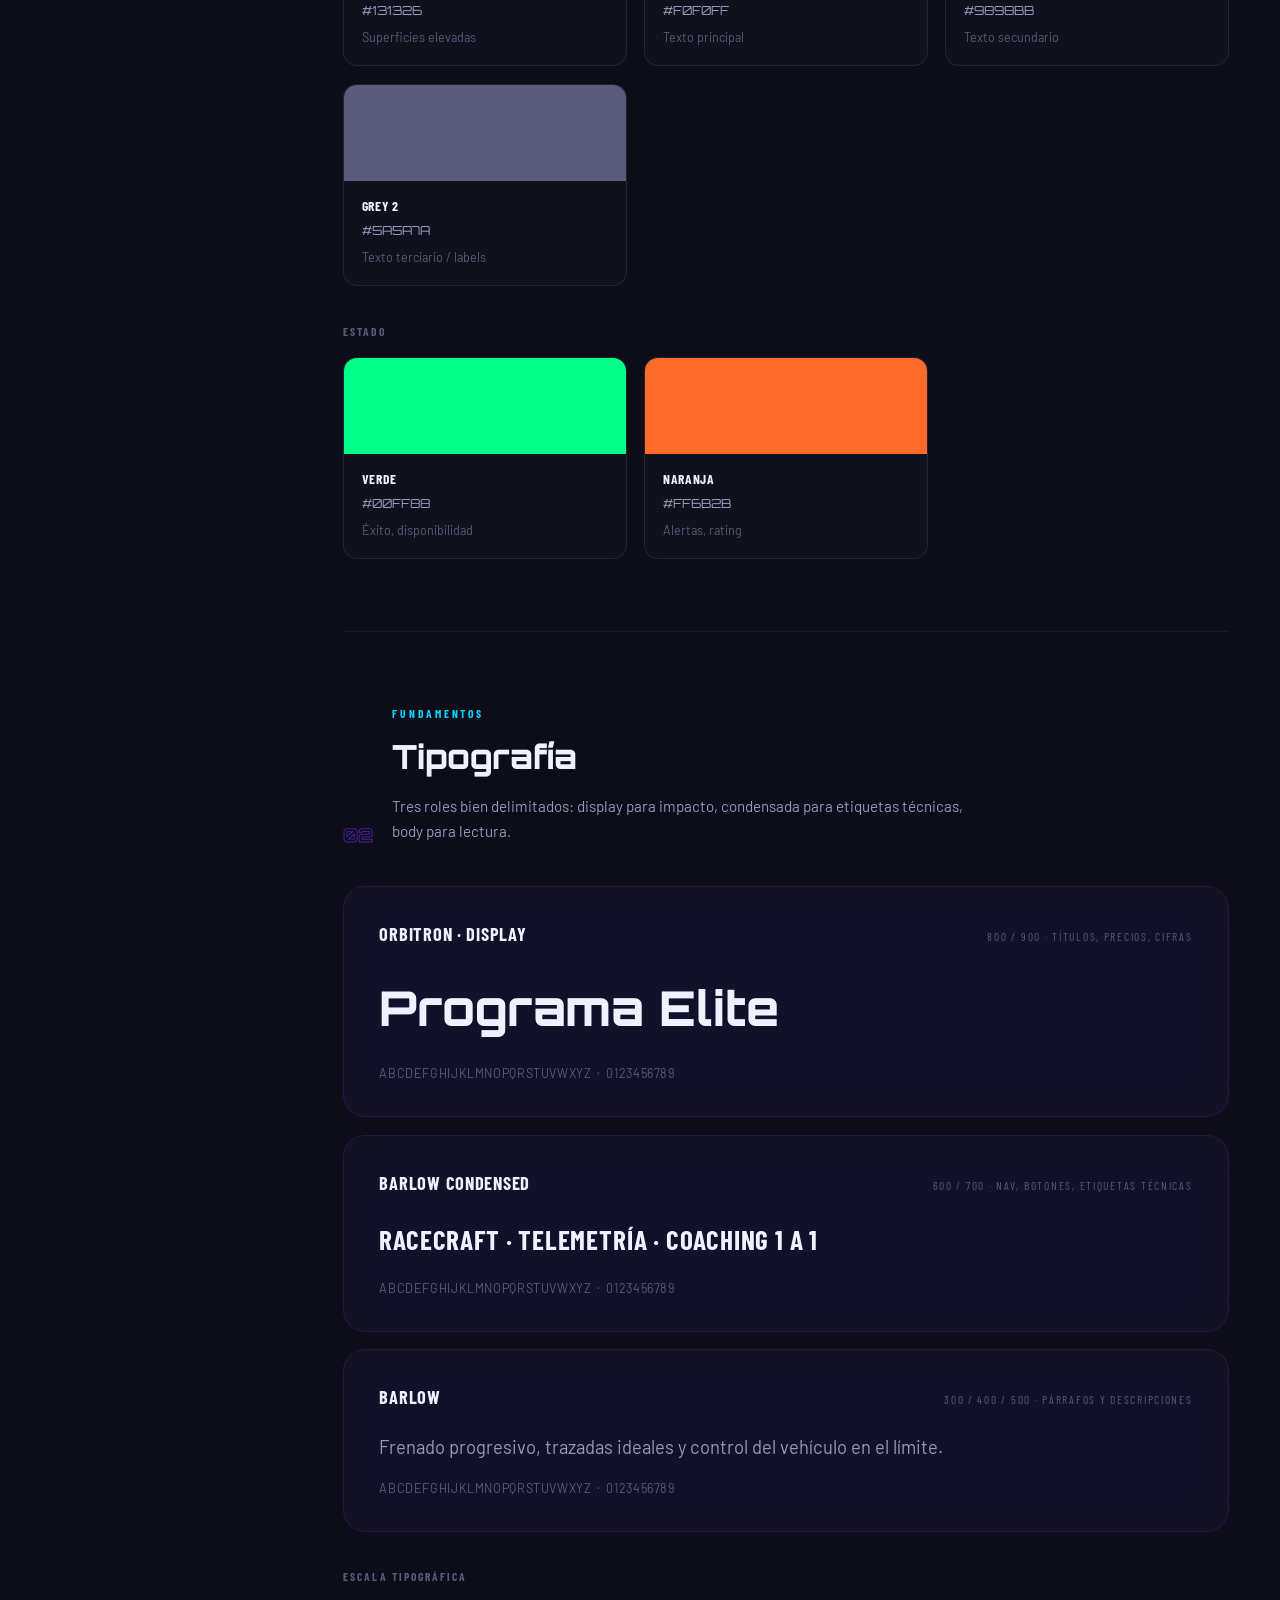
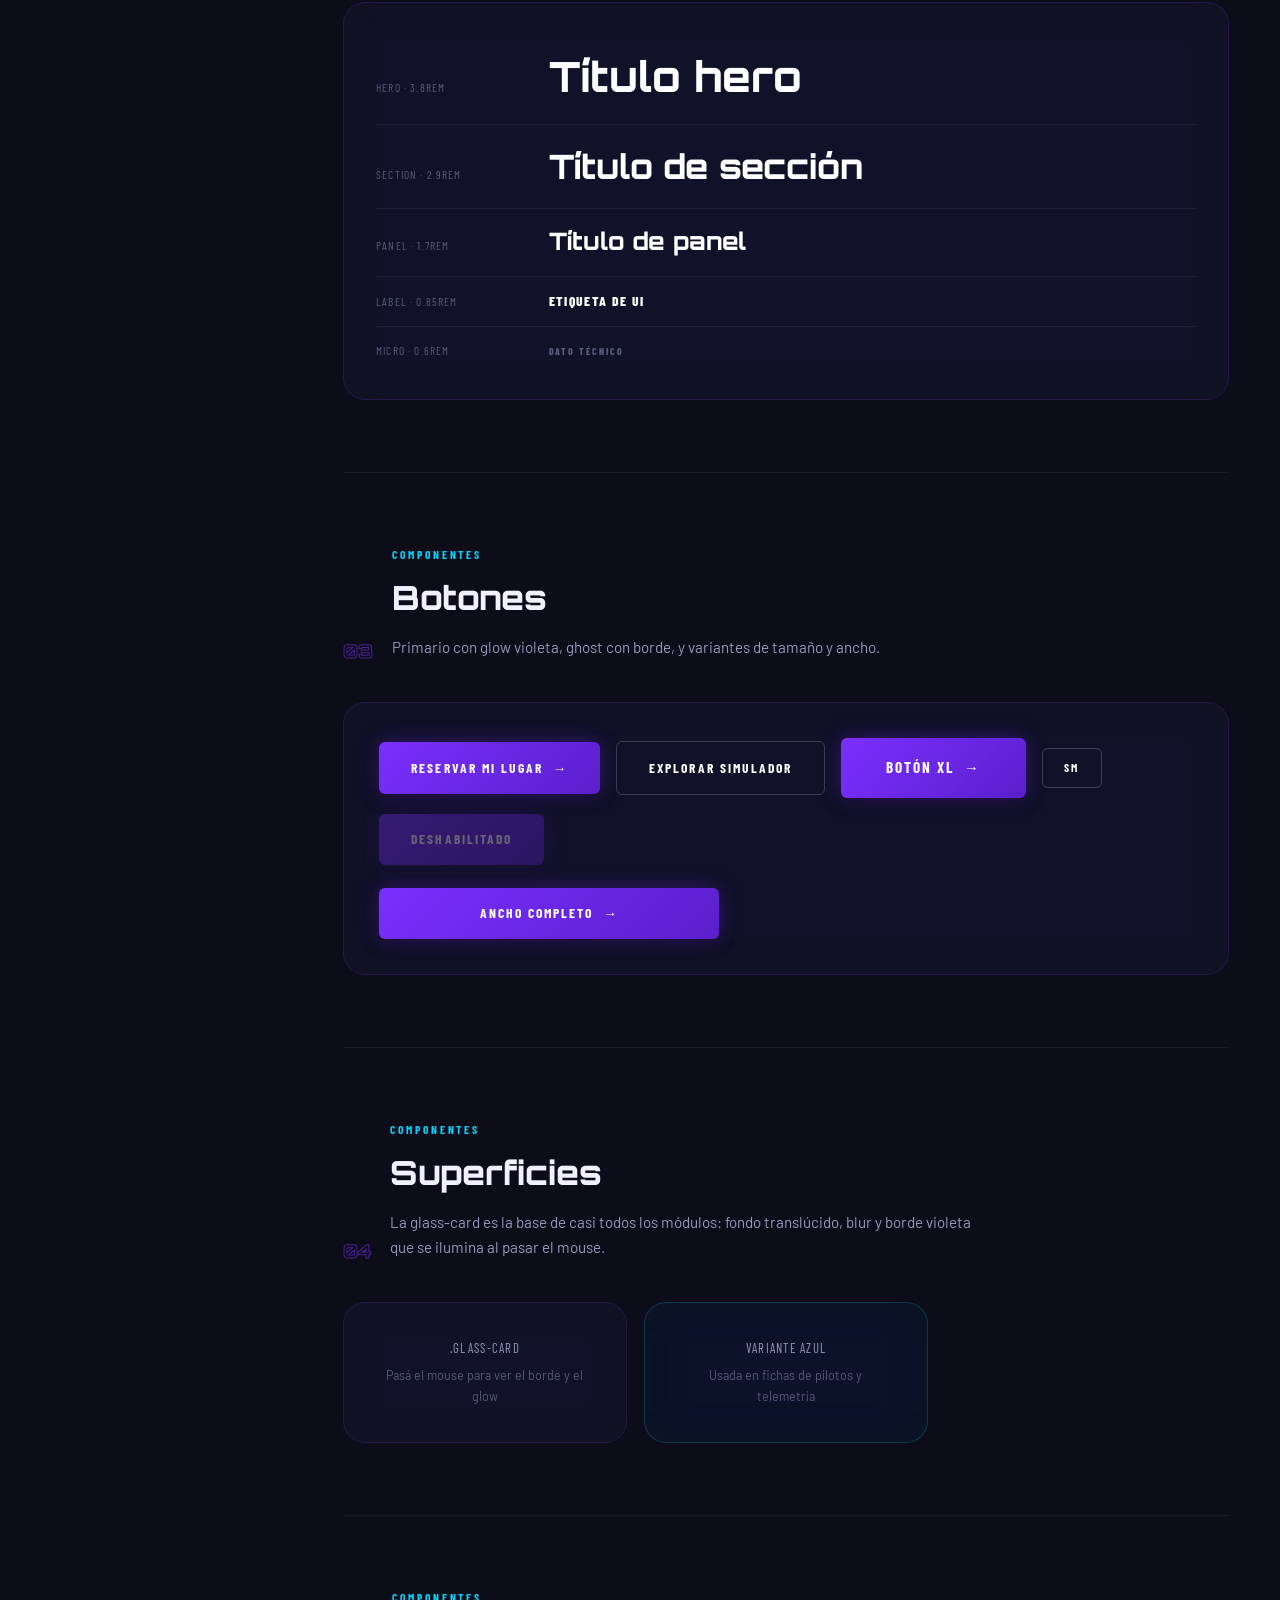
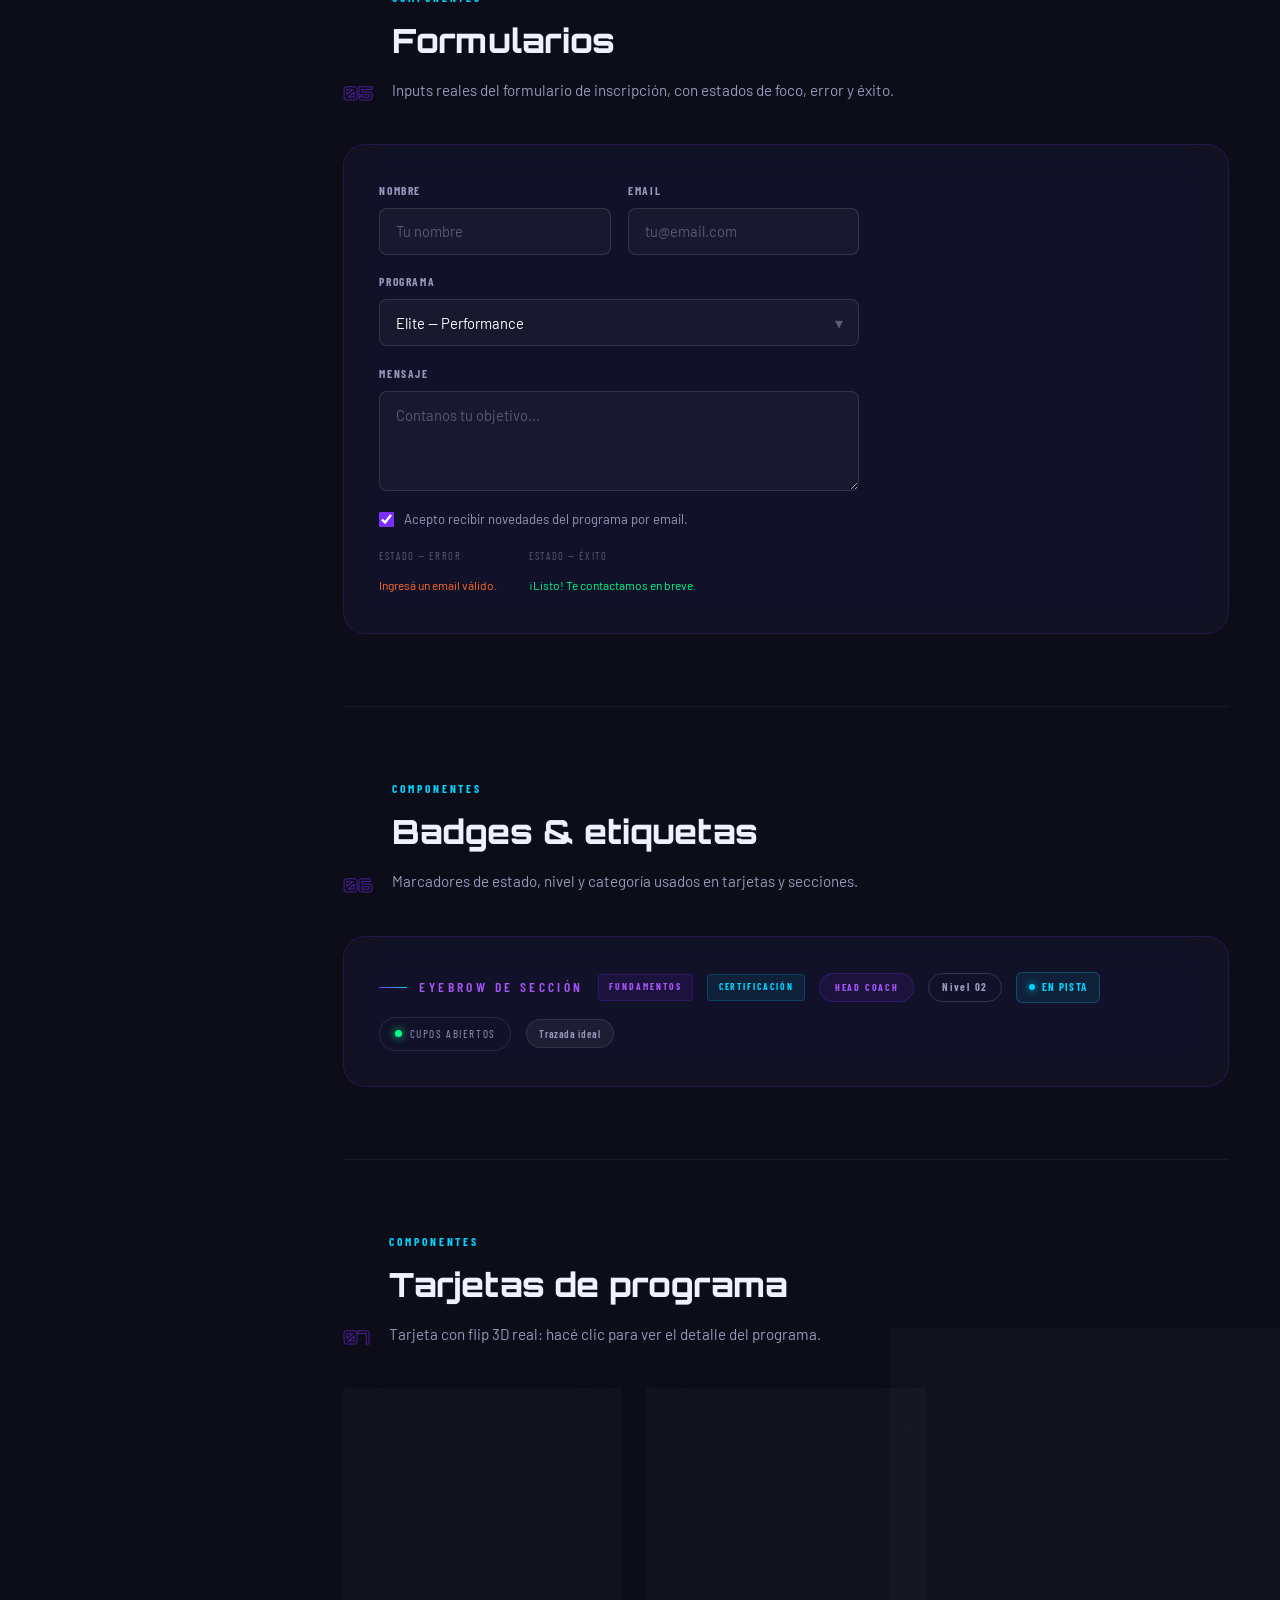
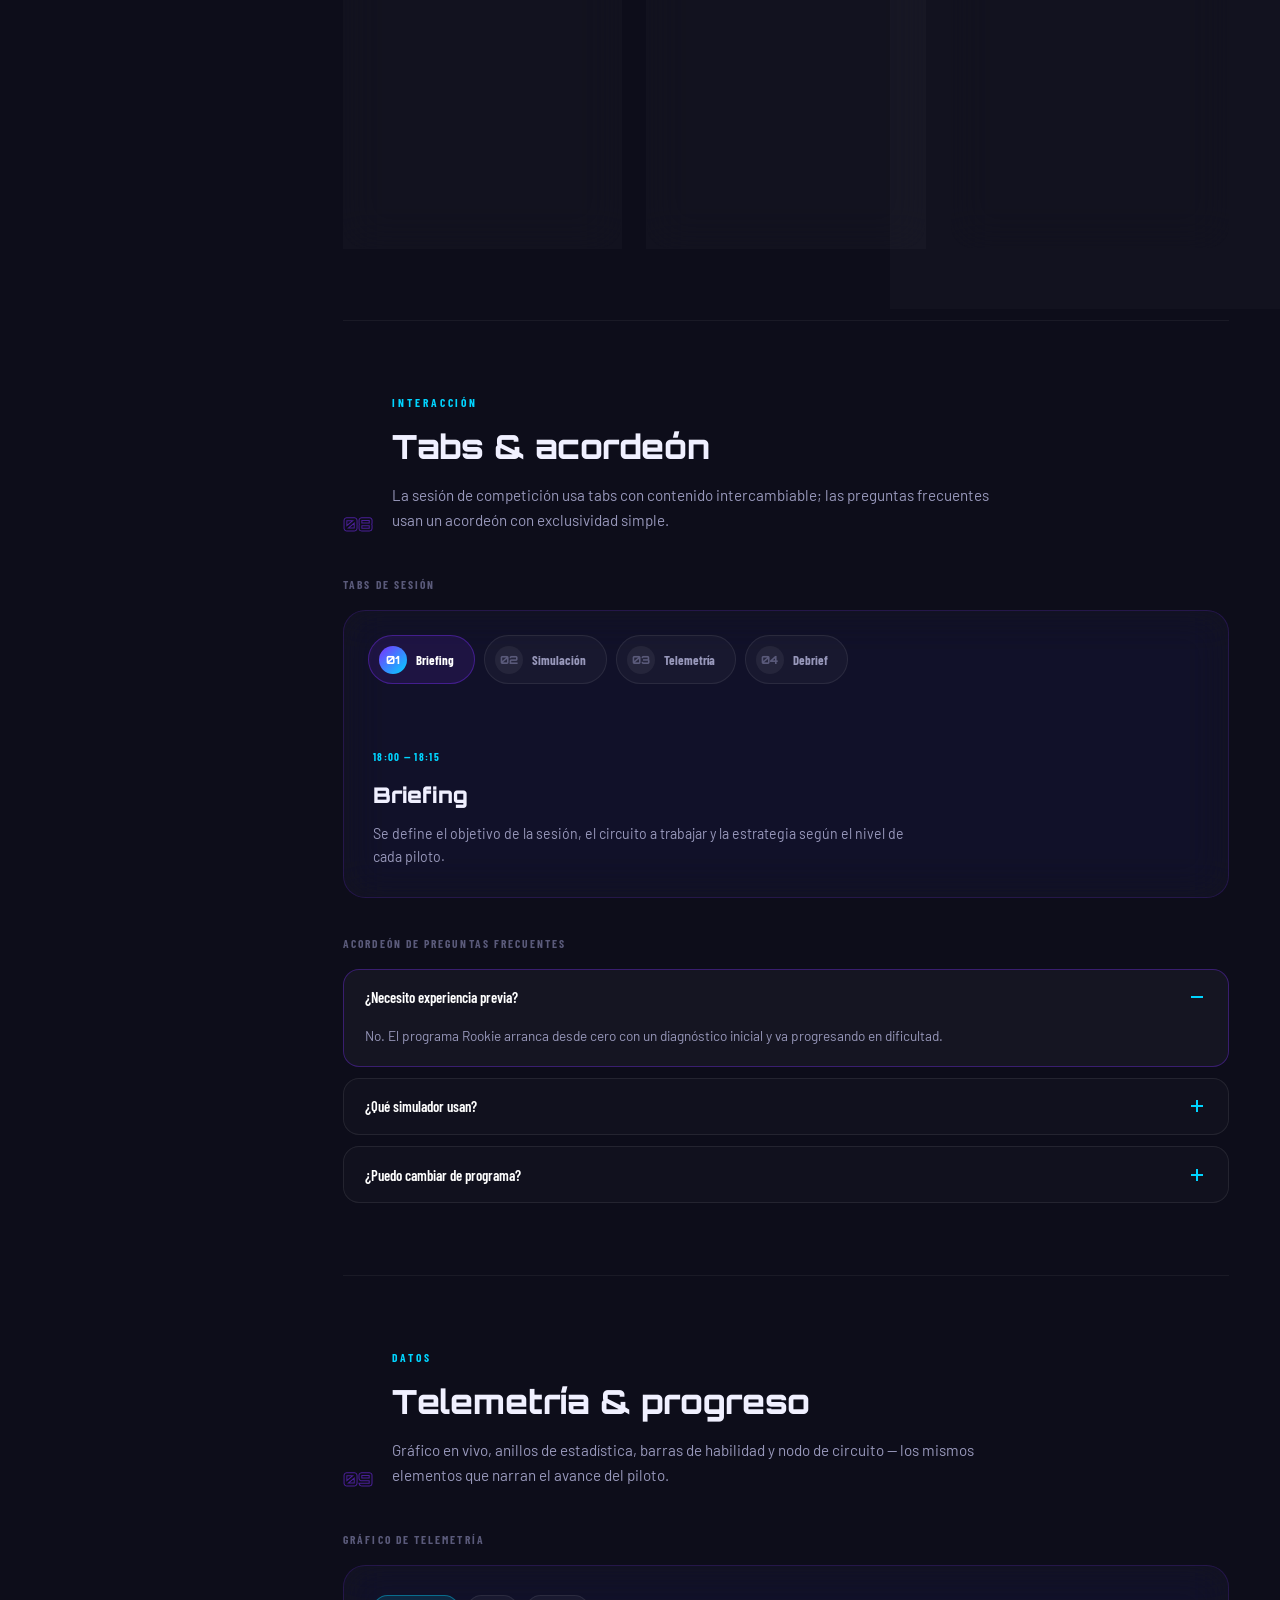
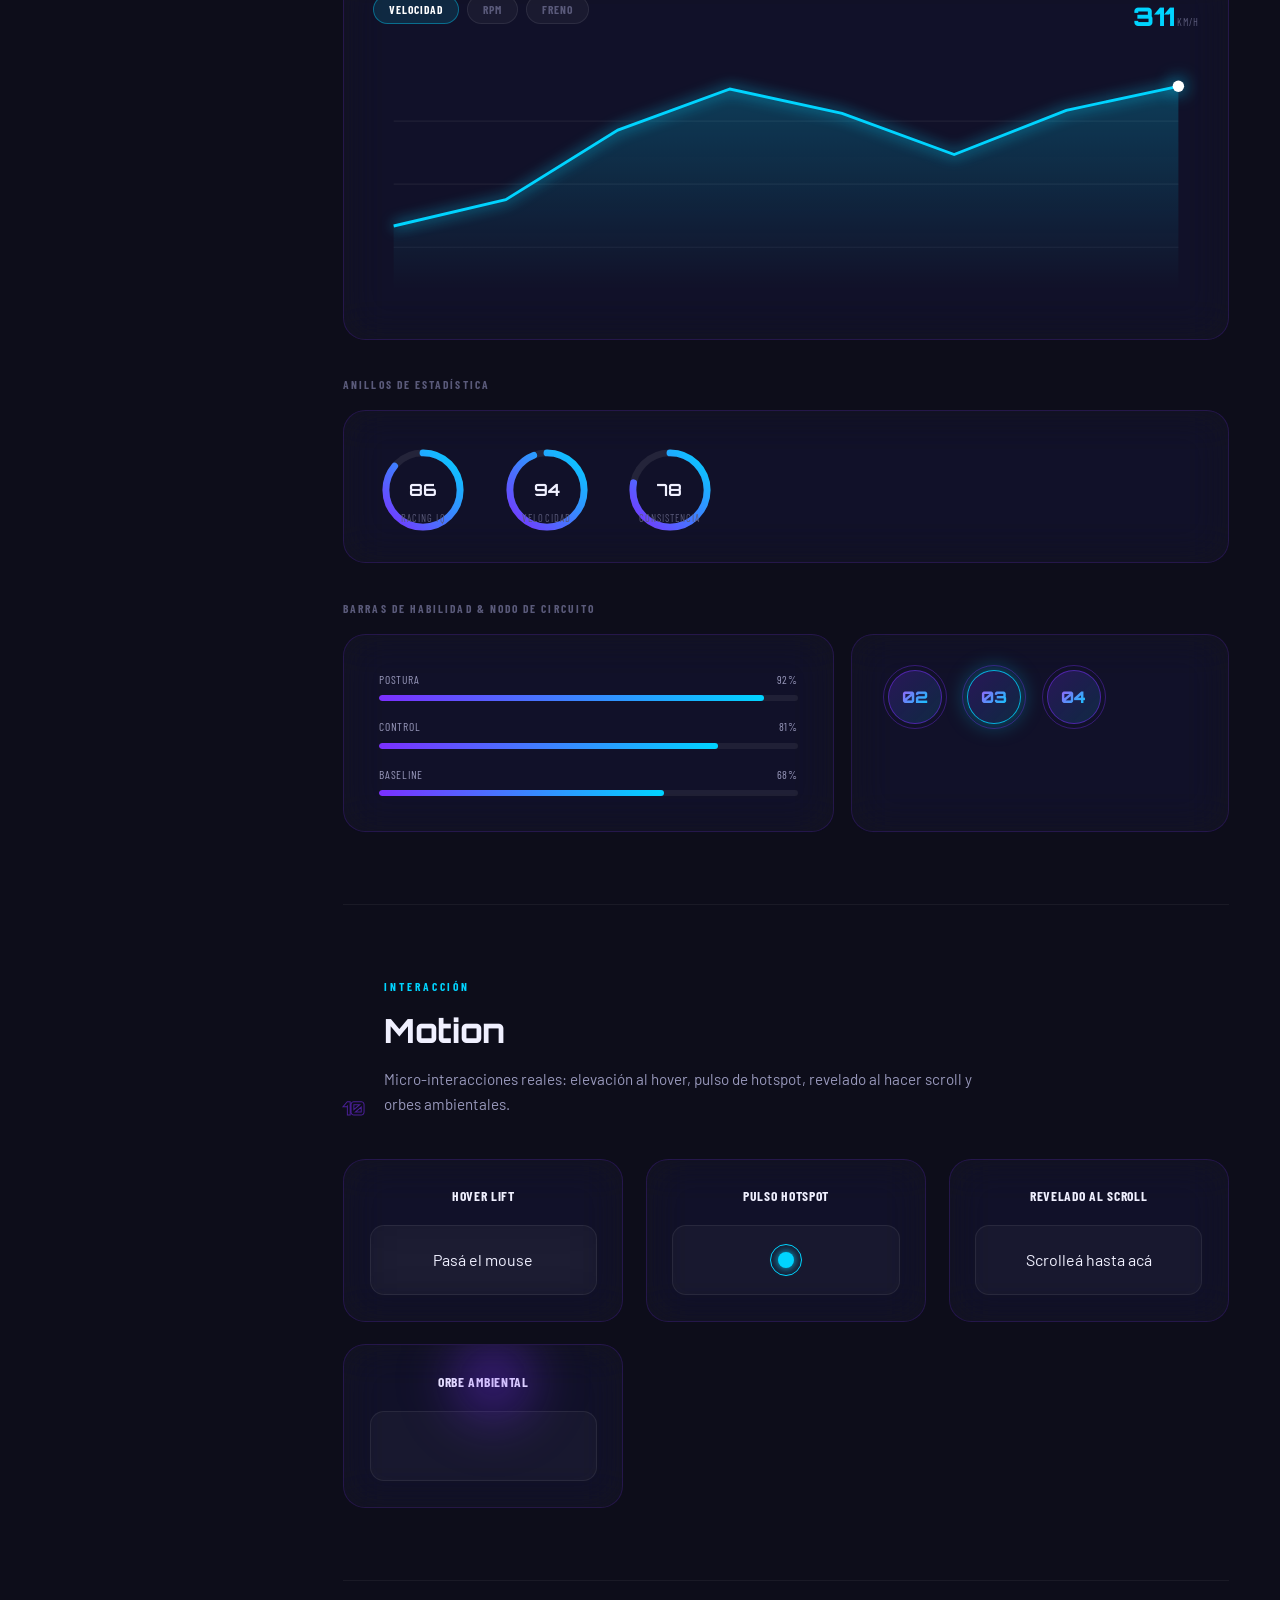
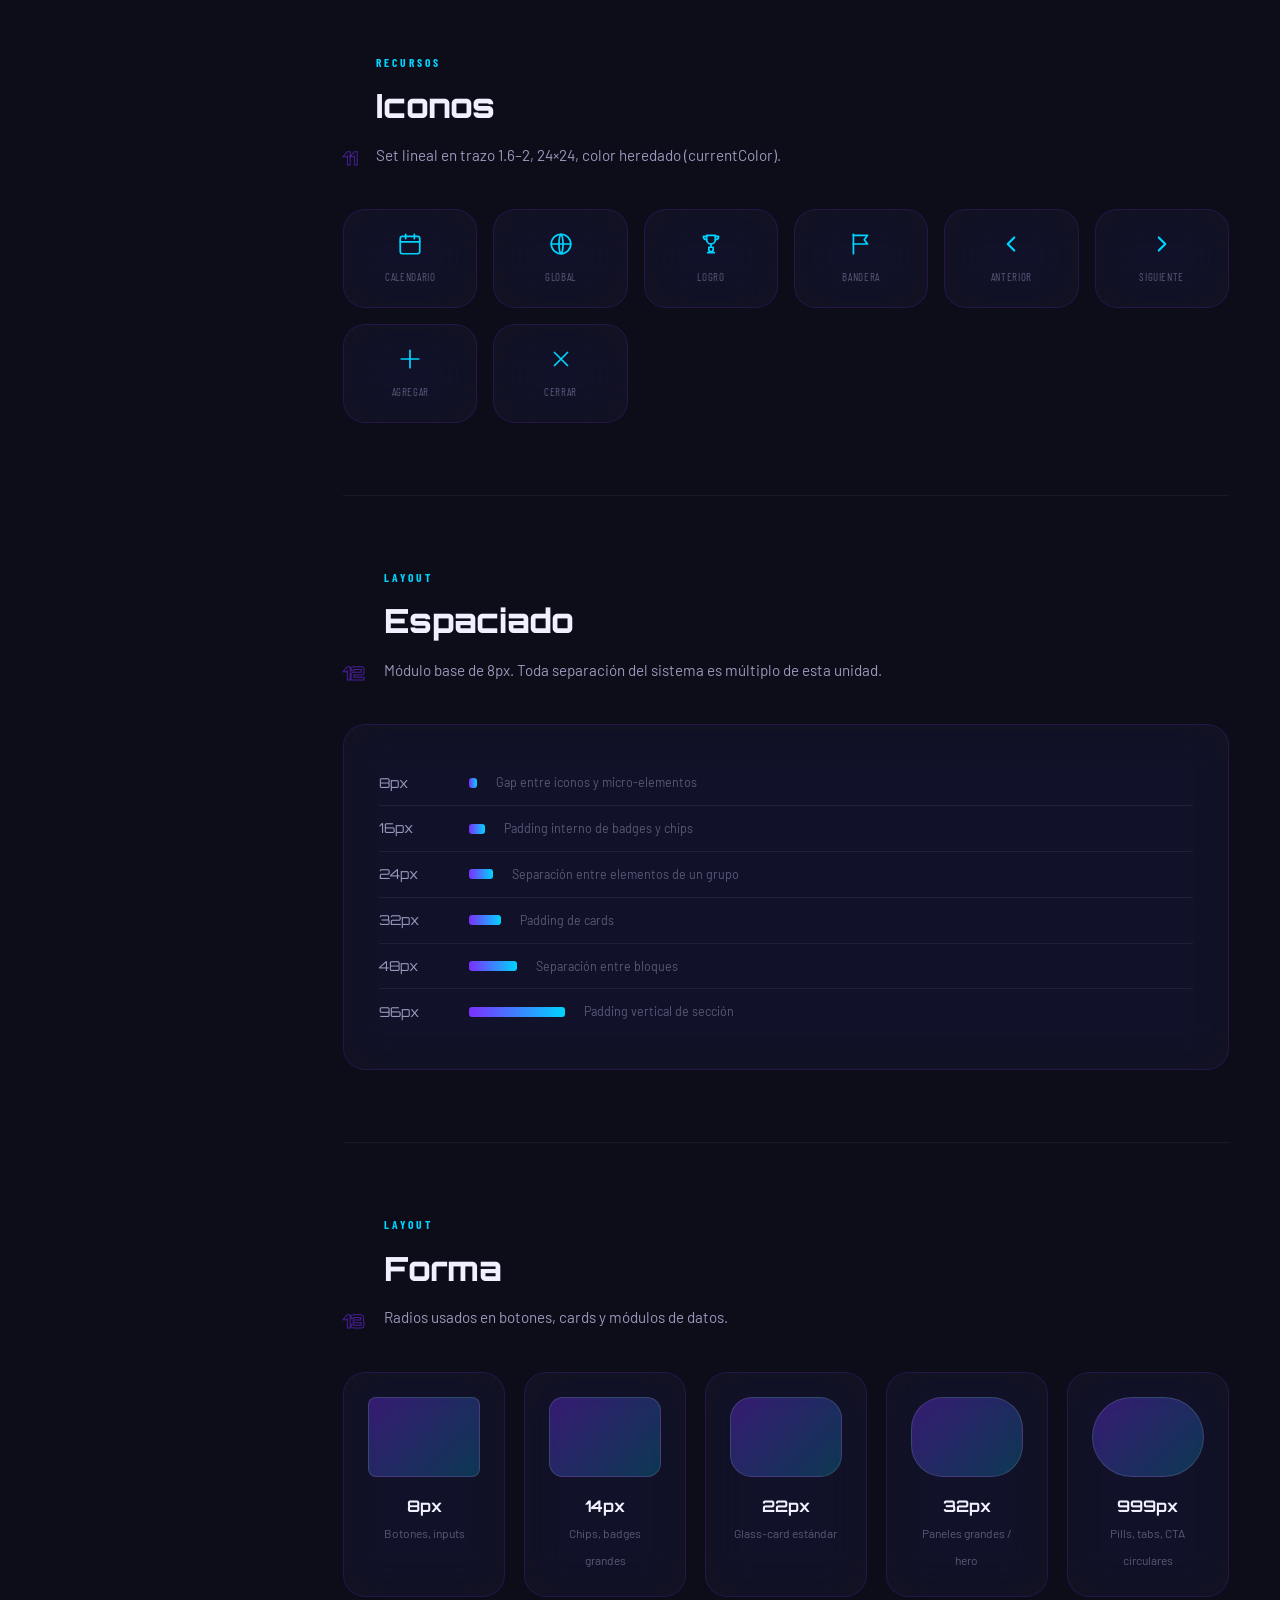
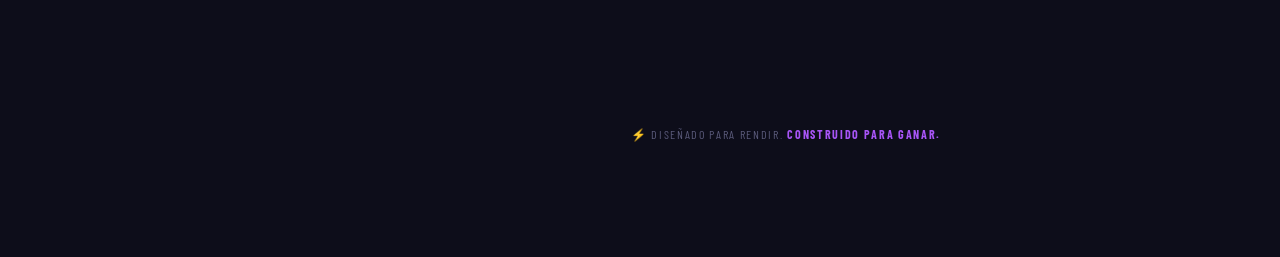
==== commit 97e6f992: "LOGO A LANDING" ====
--- a/biblioteca.html
+++ b/biblioteca.html
@@ -14,12 +14,12 @@
 <div class="kit">
 
   <!-- ============ SIDEBAR ============ -->
-  <aside class="kit-sidebar">
-    <div class="kit-logo">
-      <span class="kit-logo-text">APEX</span>
-      <span class="kit-logo-dot"></span>
-    </div>
-    <span class="kit-logo-sub">Sistema de diseño</span>
+<aside class="kit-sidebar">
+  <a href="index.html" class="kit-logo">
+    <span class="kit-logo-text">APEX</span>
+    <span class="kit-logo-dot"></span>
+  </a>
+  <span class="kit-logo-sub">Sistema de diseño</span>
 
     <div class="kit-progress">
       <div class="kit-progress-spine">
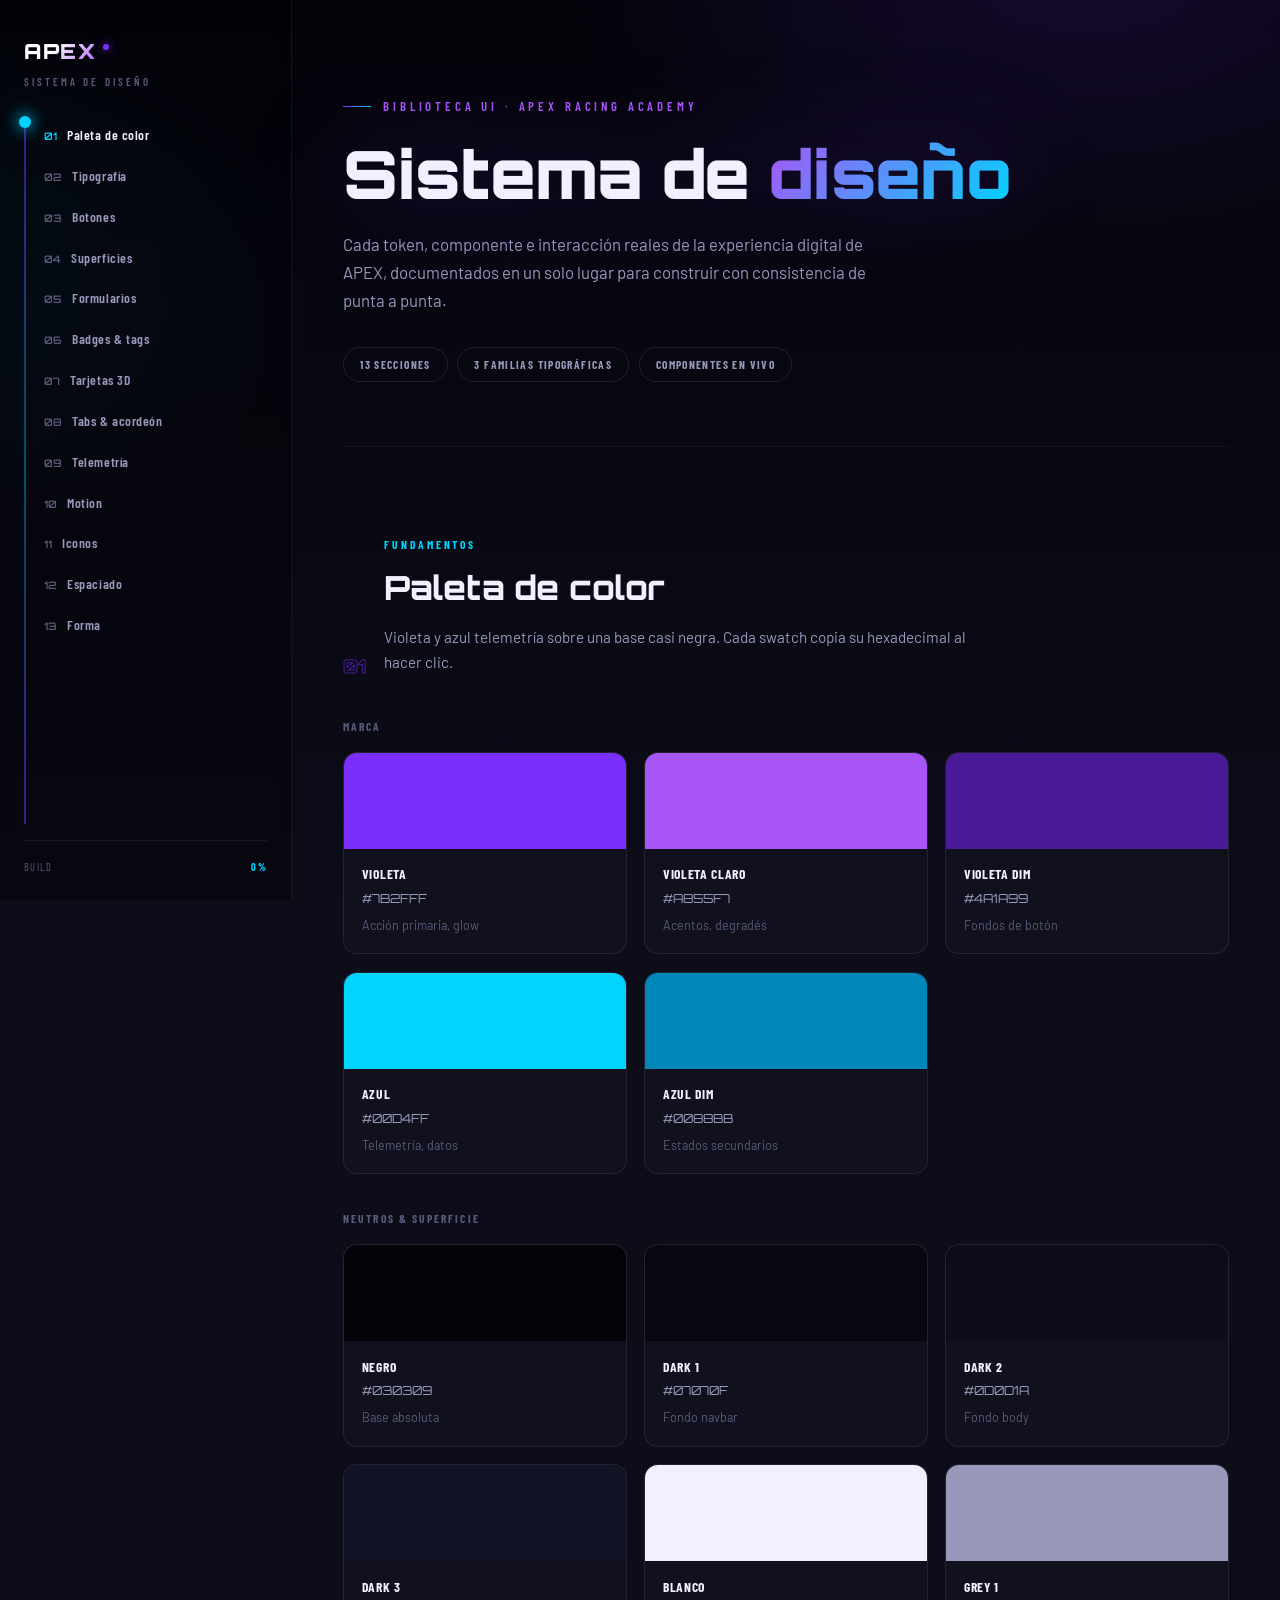
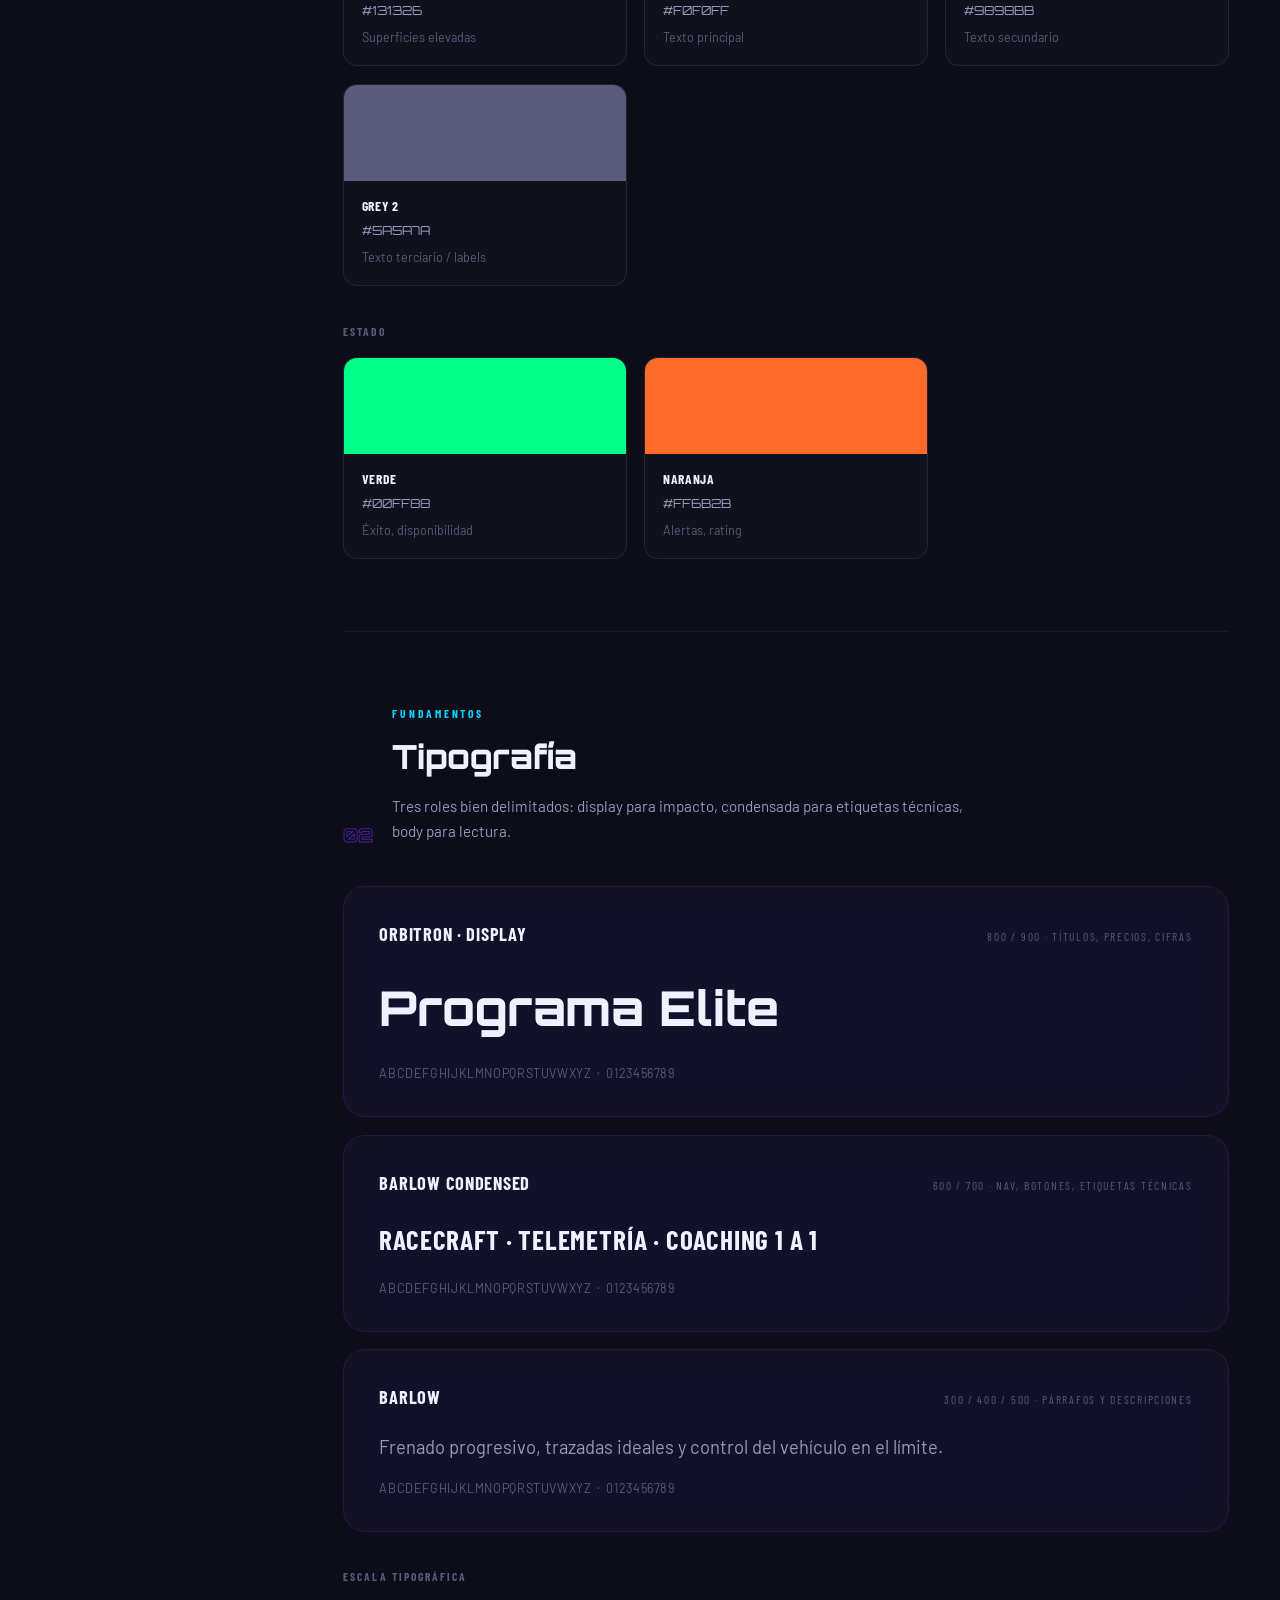
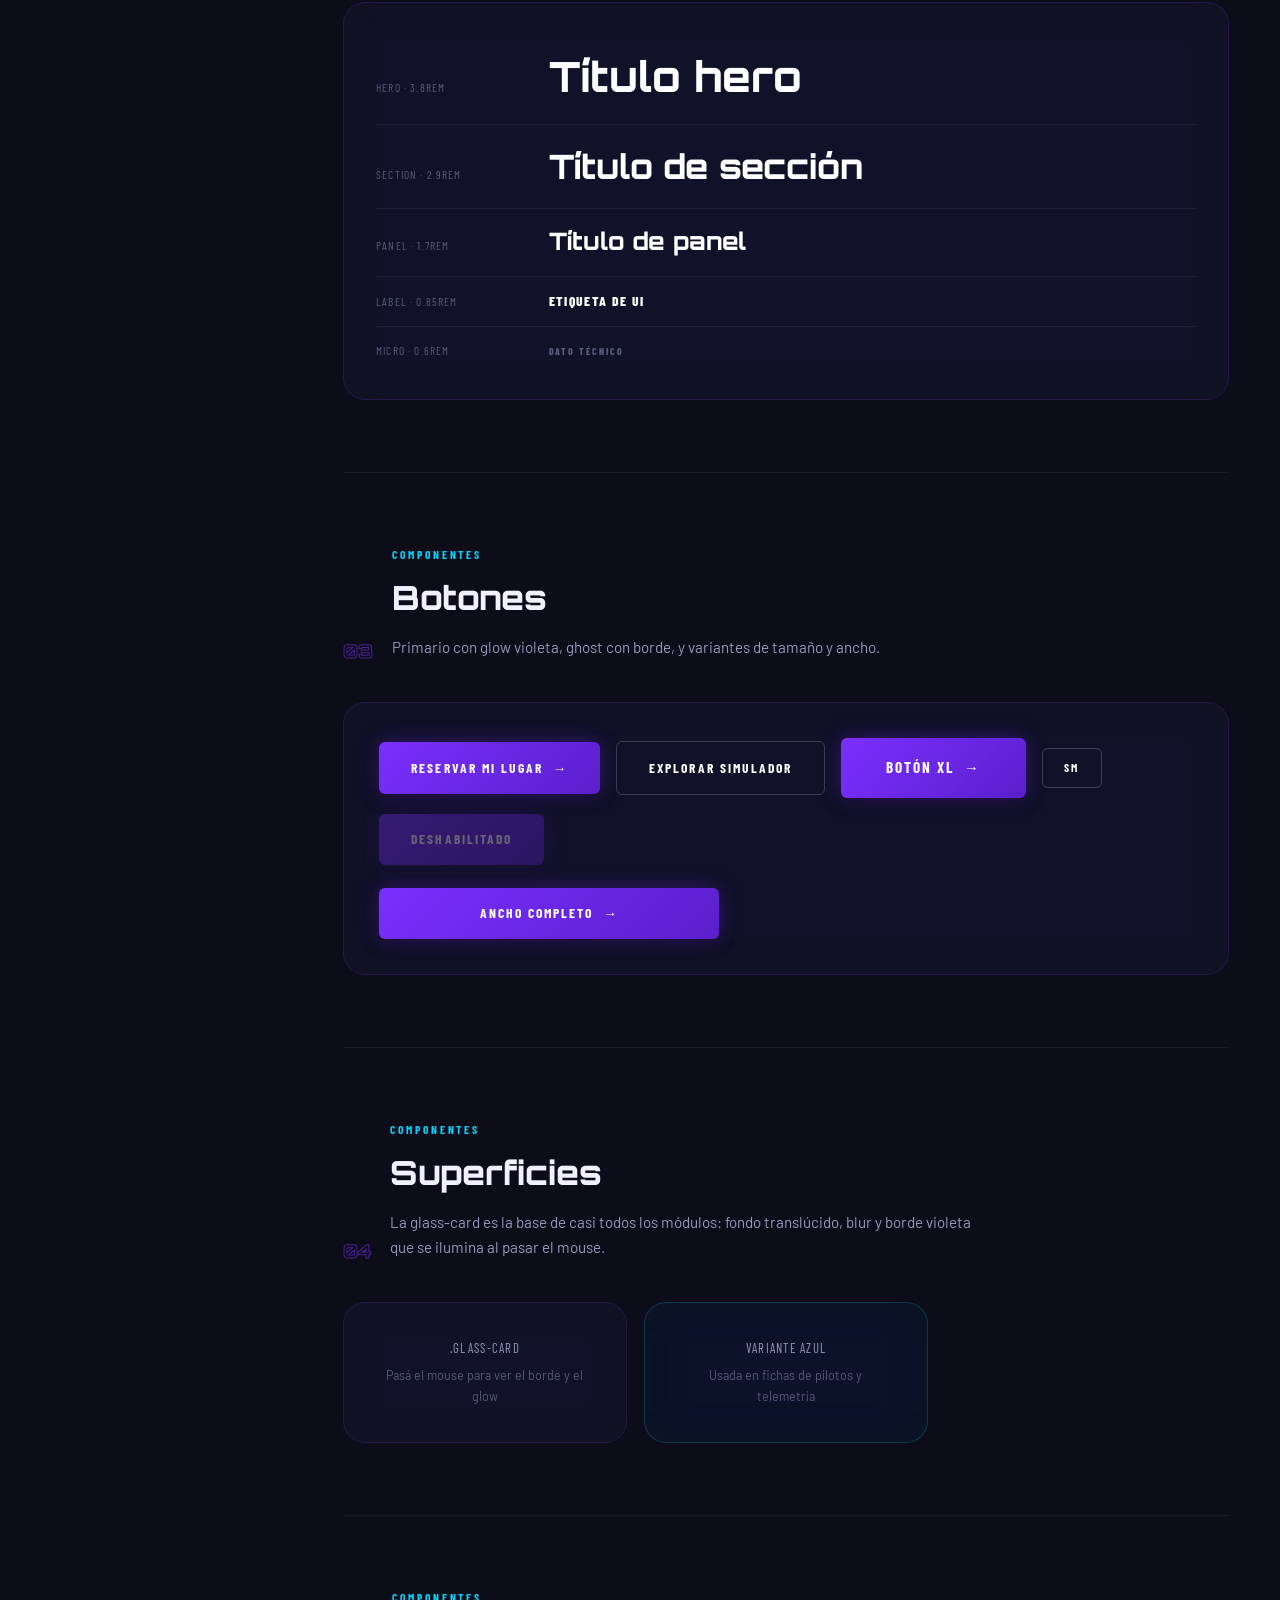
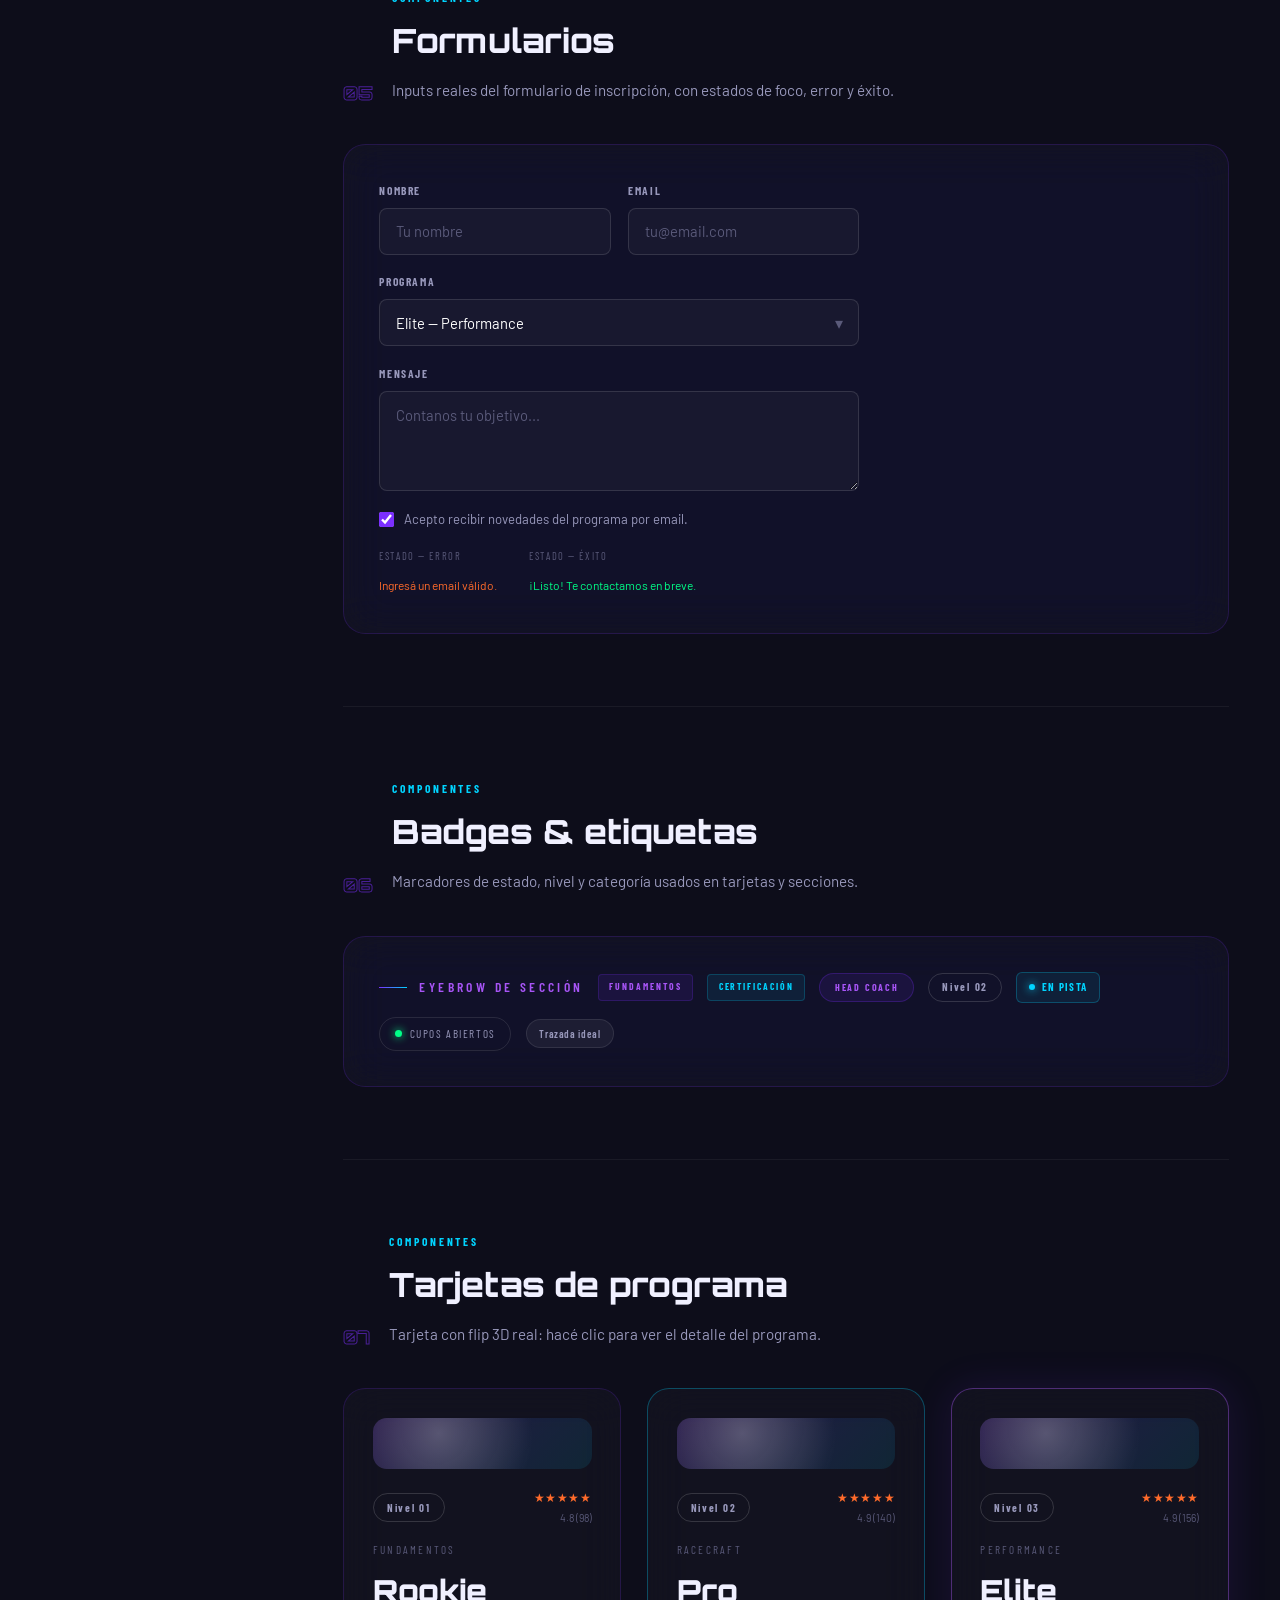
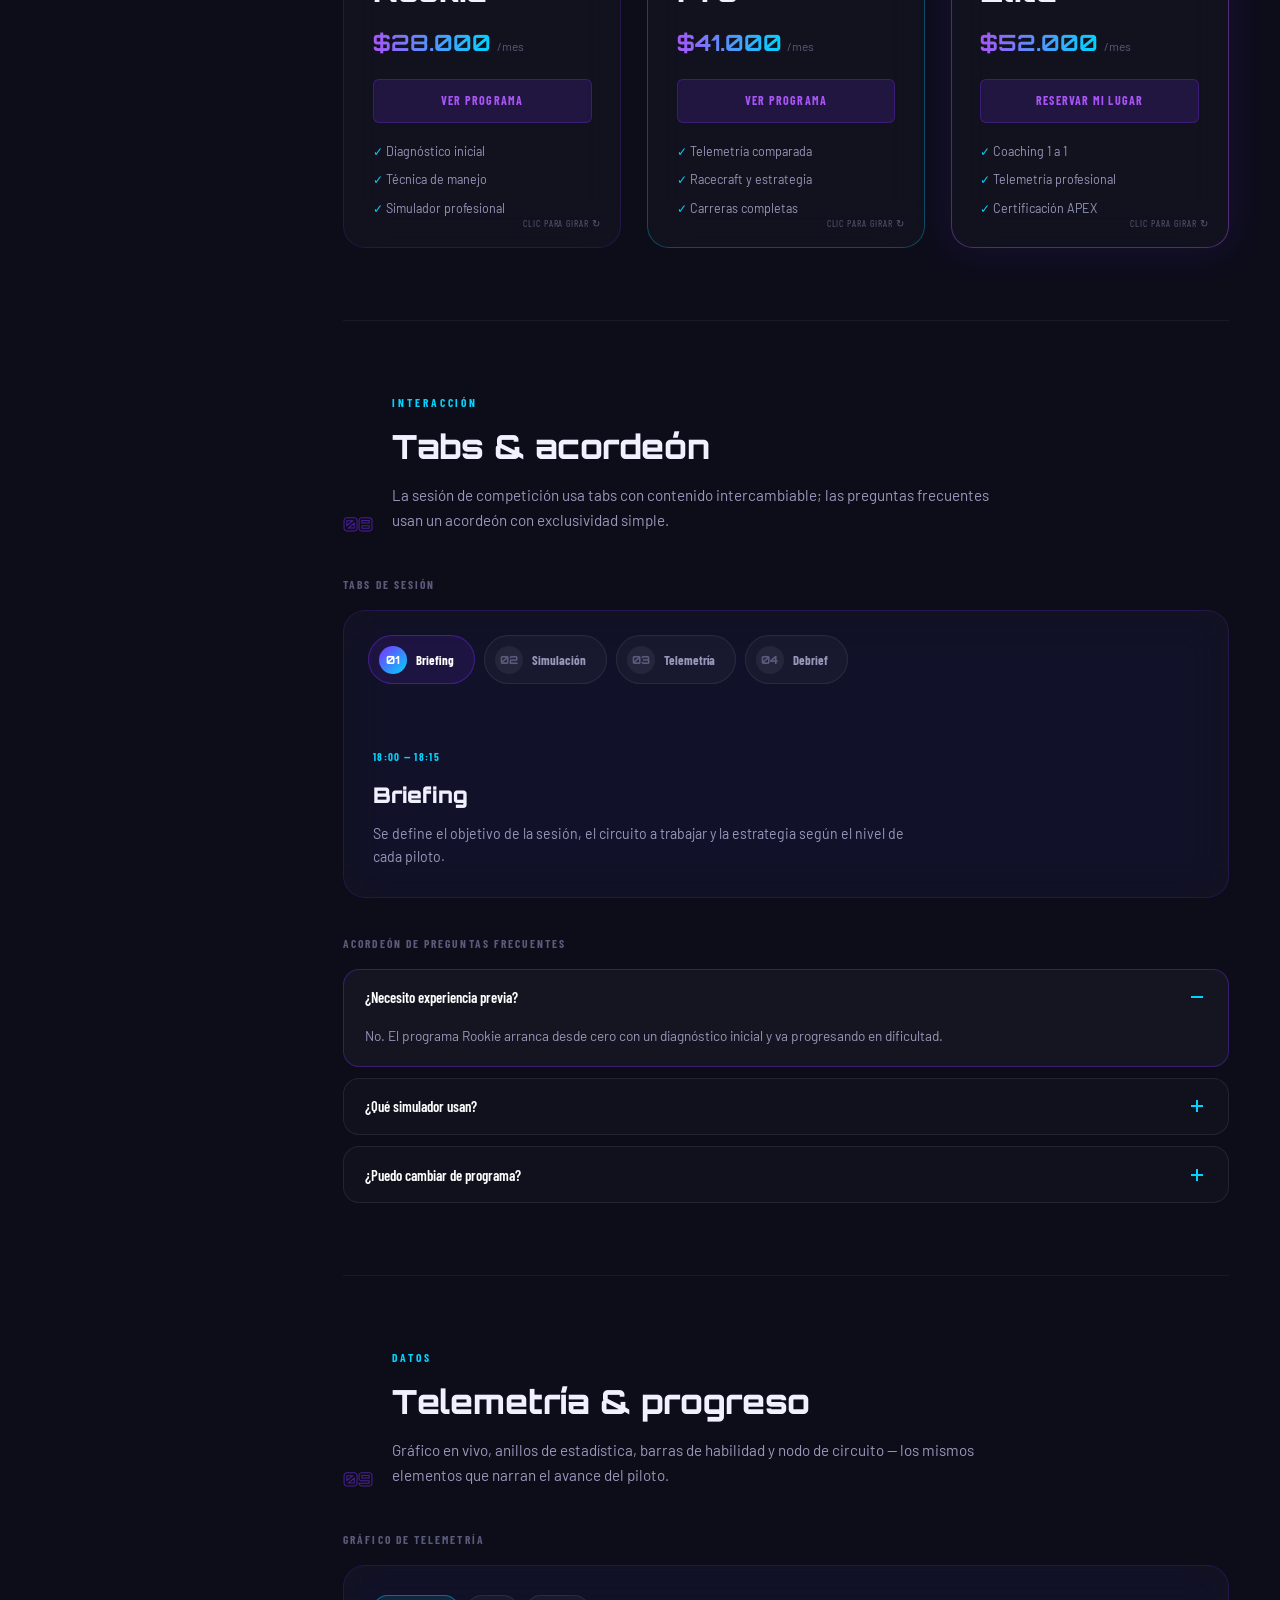
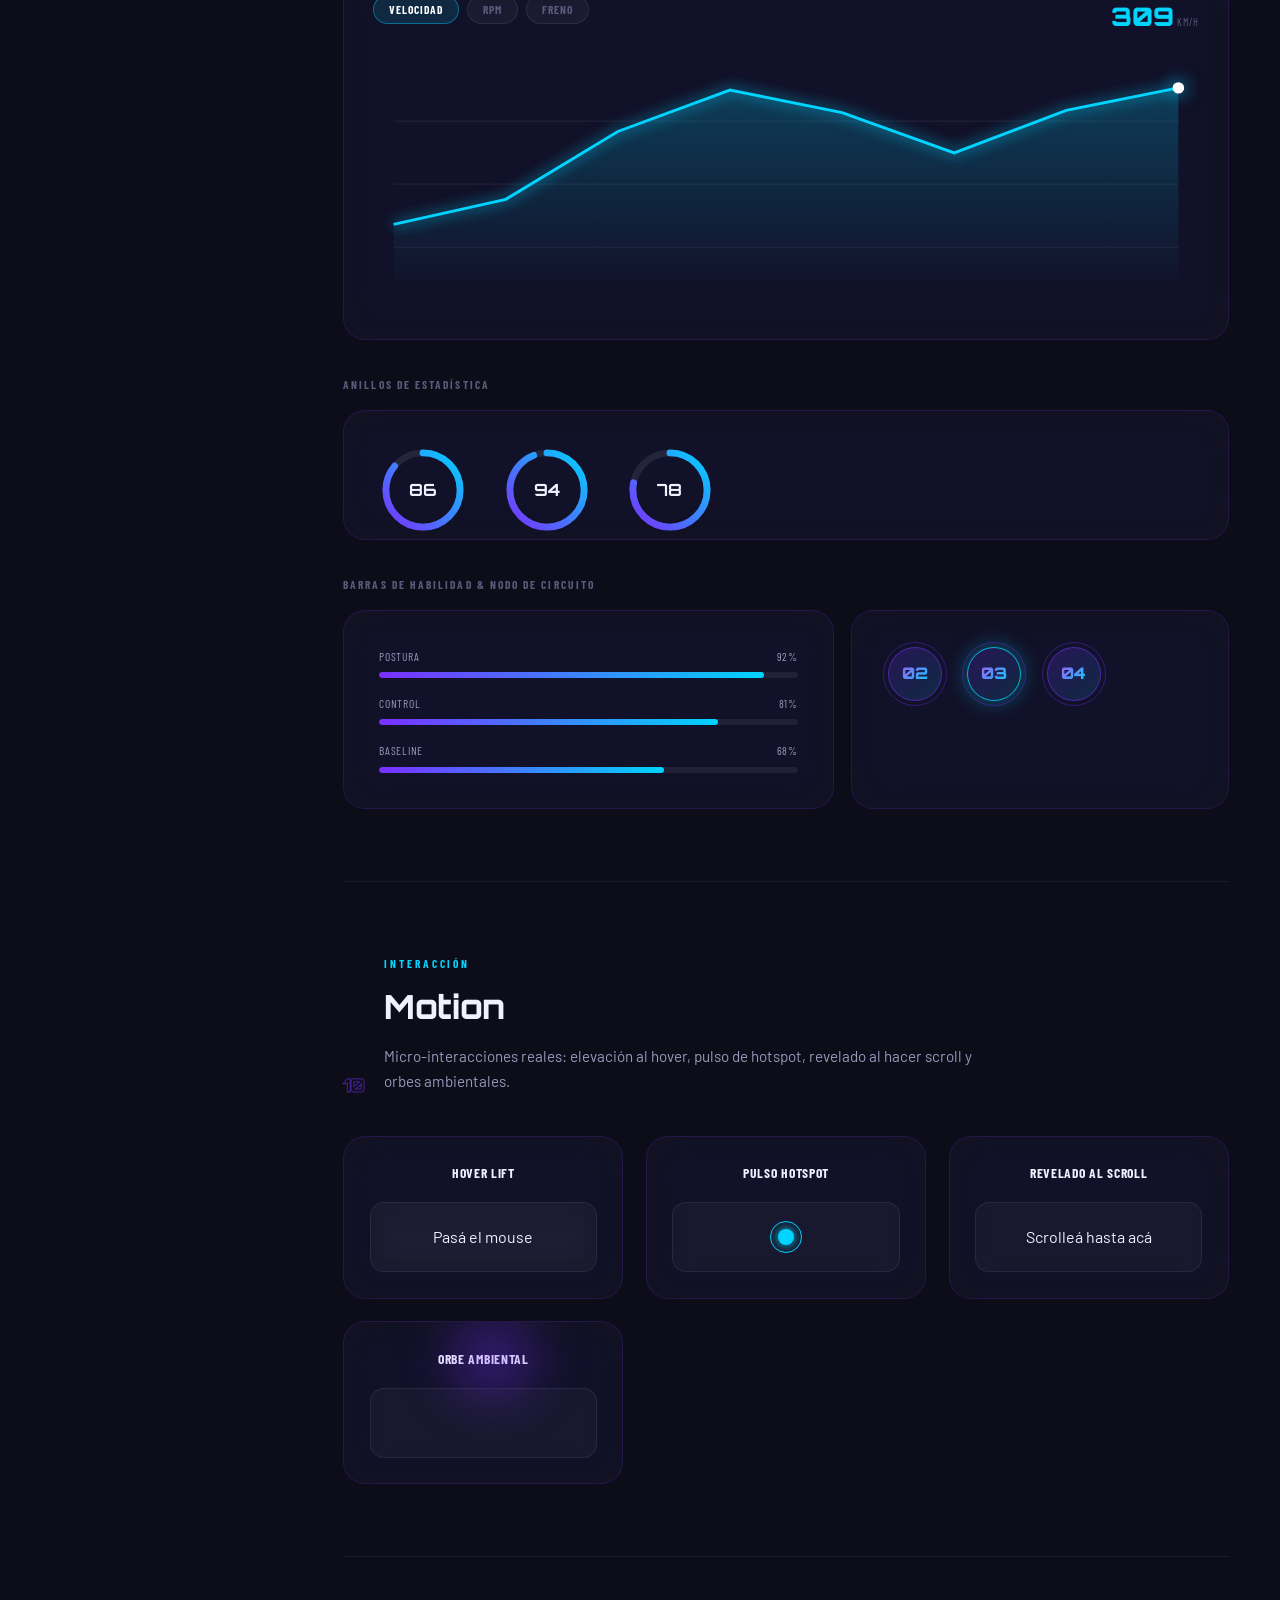
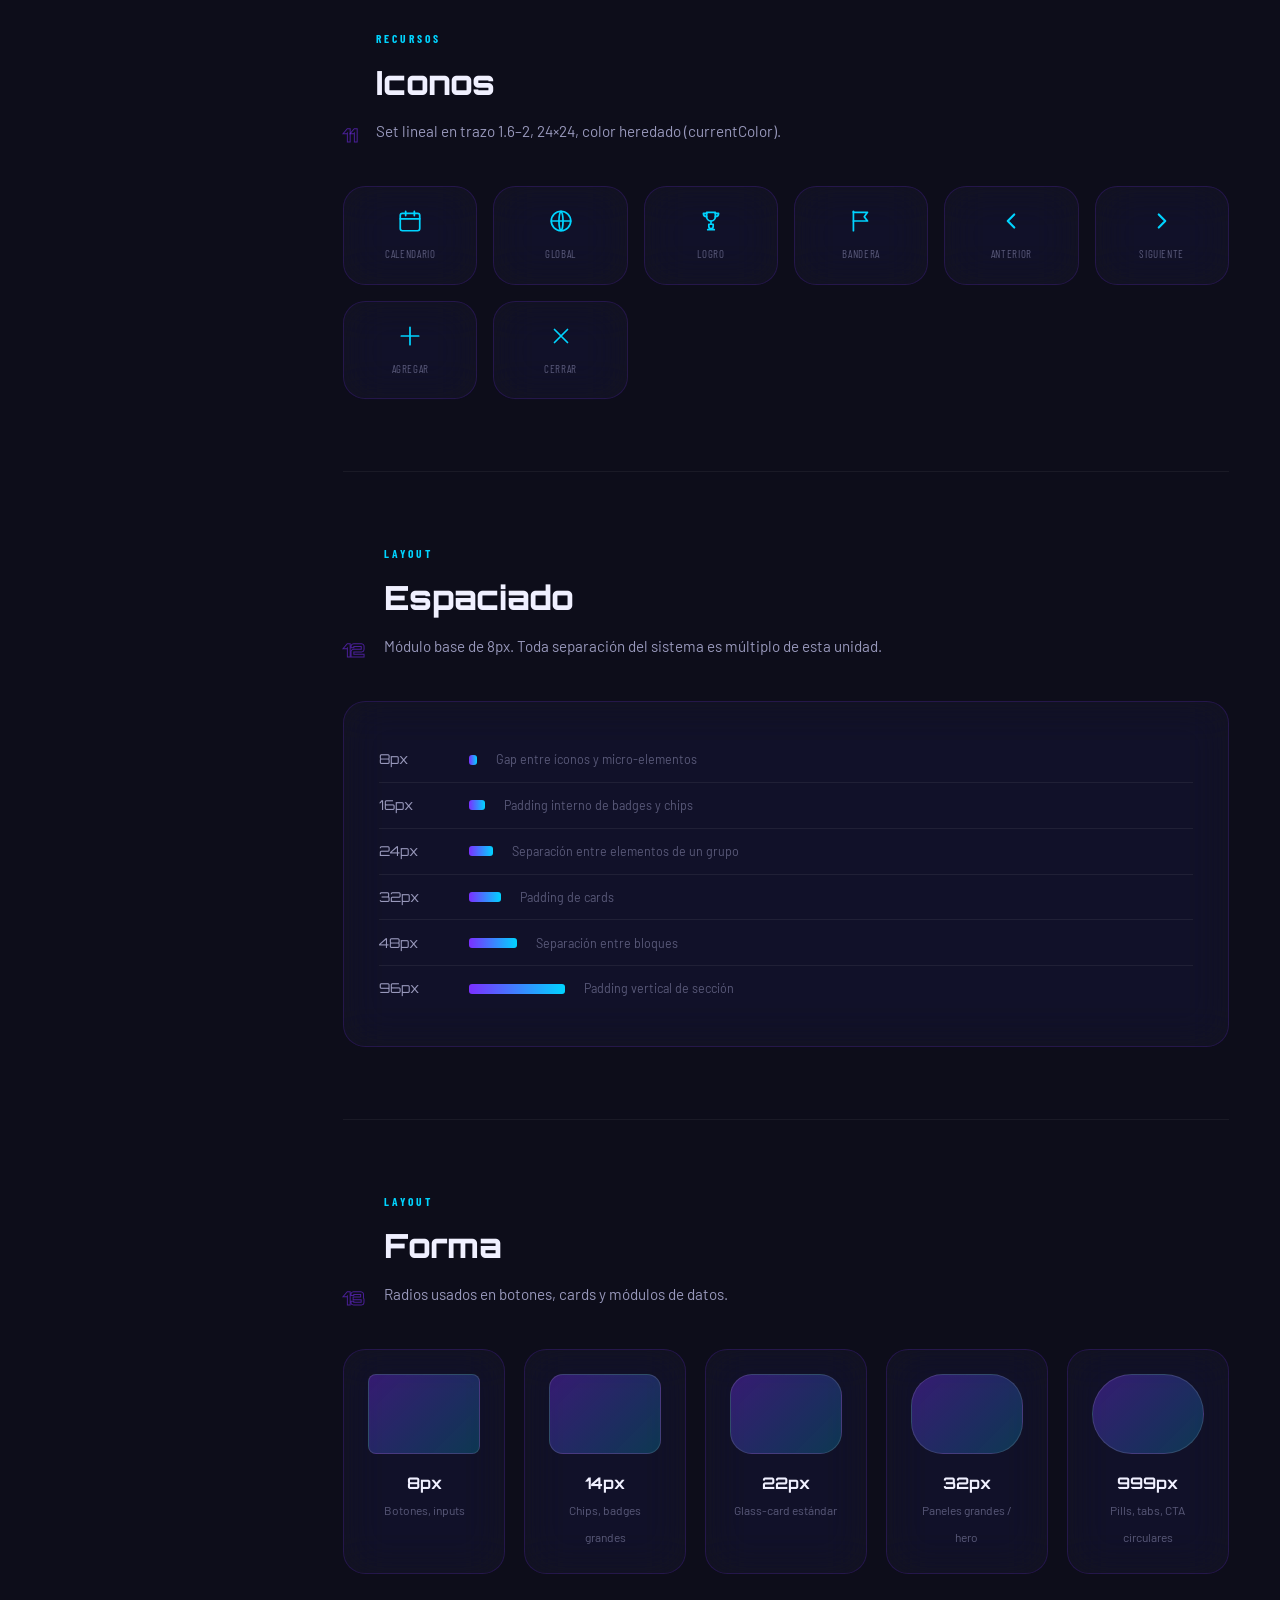
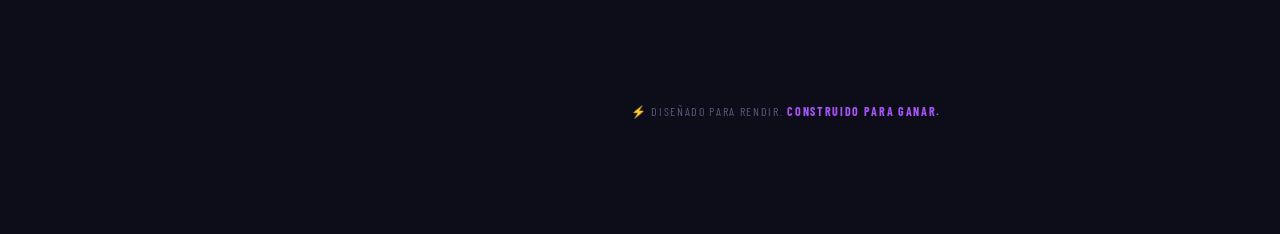
==== commit 7ce542e3: "SAQUE MINI TEXTOS" ====
--- a/biblioteca.html
+++ b/biblioteca.html
@@ -449,15 +449,15 @@
         <div class="ring-demo">
           <div class="ring-item">
             <svg viewBox="0 0 64 64"><circle class="ring-track" cx="32" cy="32" r="27"></circle><circle class="ring-fill" data-pct="86" cx="32" cy="32" r="27"></circle></svg>
-            <strong>86</strong><span>Racing IQ</span>
+            <strong>86</strong>
           </div>
           <div class="ring-item">
             <svg viewBox="0 0 64 64"><circle class="ring-track" cx="32" cy="32" r="27"></circle><circle class="ring-fill" data-pct="94" cx="32" cy="32" r="27"></circle></svg>
-            <strong>94</strong><span>Velocidad</span>
+            <strong>94</strong>
           </div>
           <div class="ring-item">
             <svg viewBox="0 0 64 64"><circle class="ring-track" cx="32" cy="32" r="27"></circle><circle class="ring-fill" data-pct="78" cx="32" cy="32" r="27"></circle></svg>
-            <strong>78</strong><span>Consistencia</span>
+            <strong>78</strong>
           </div>
         </div>
       </div>
